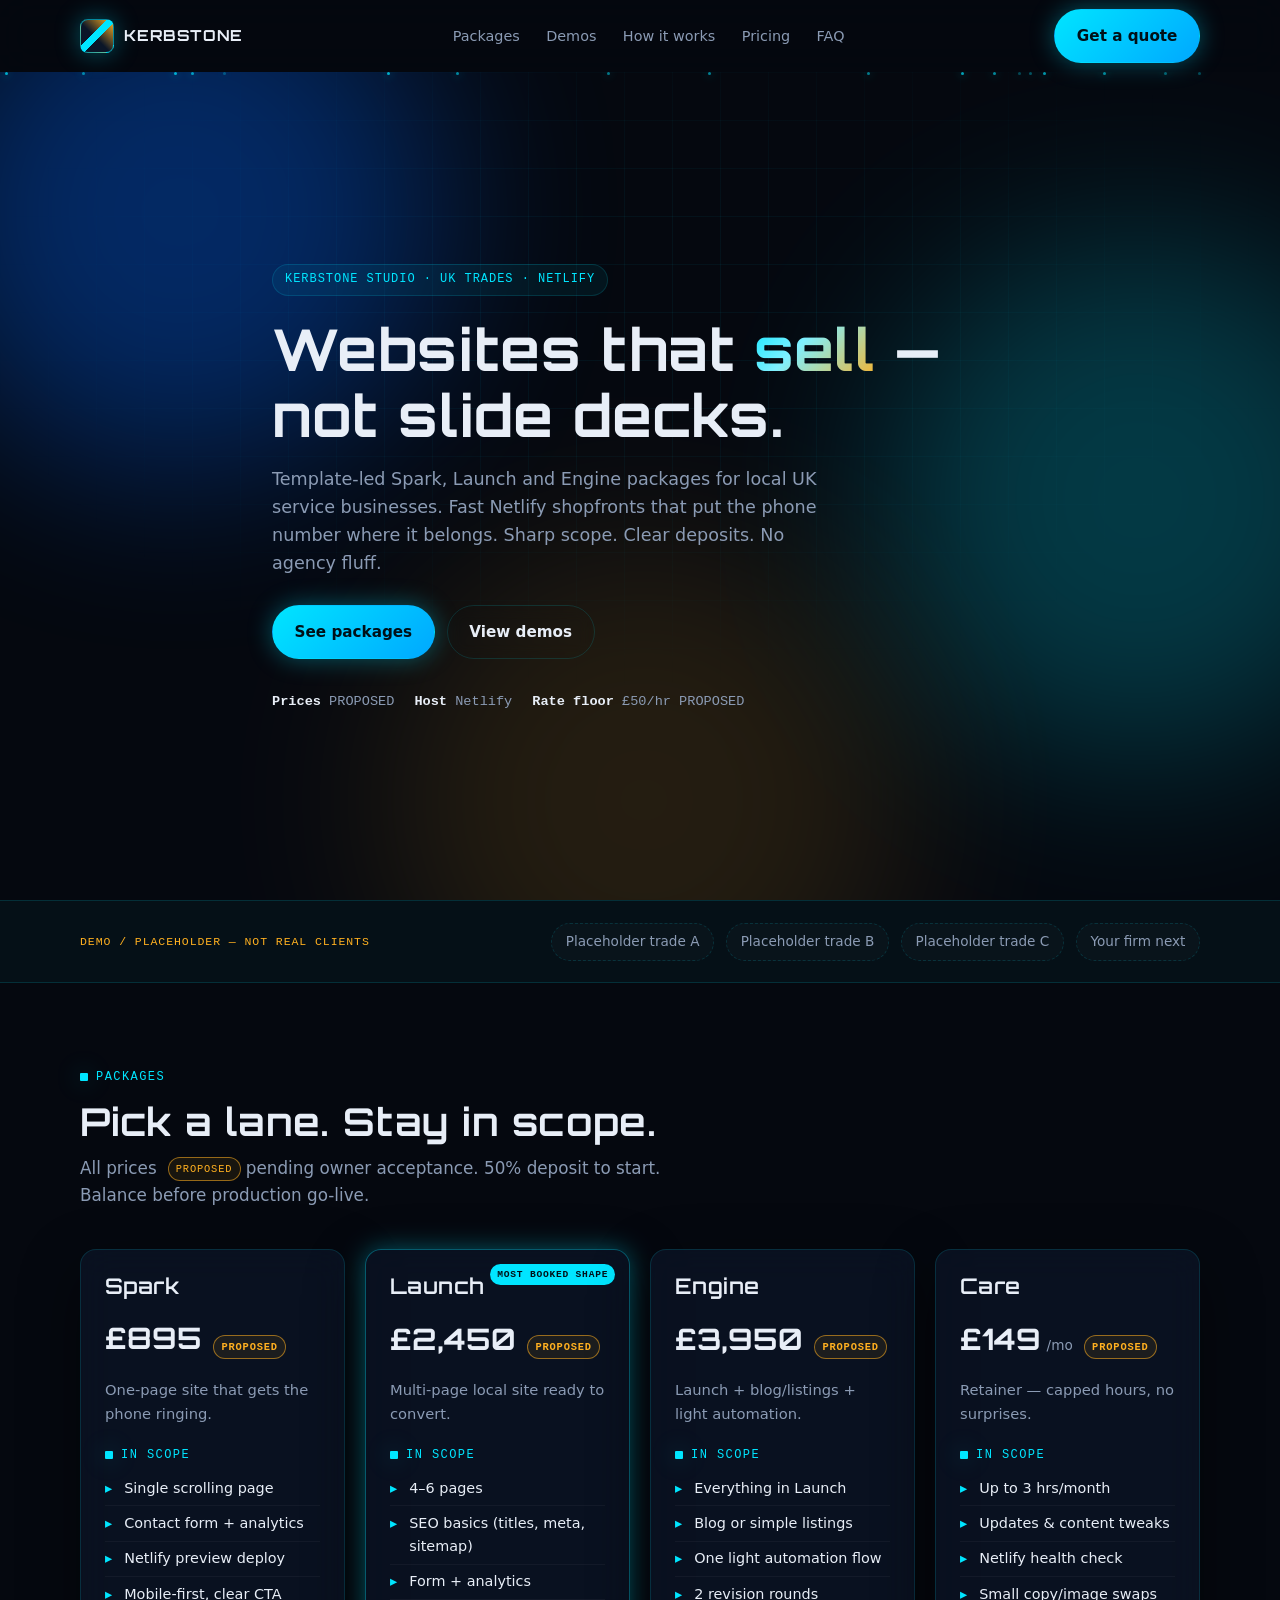
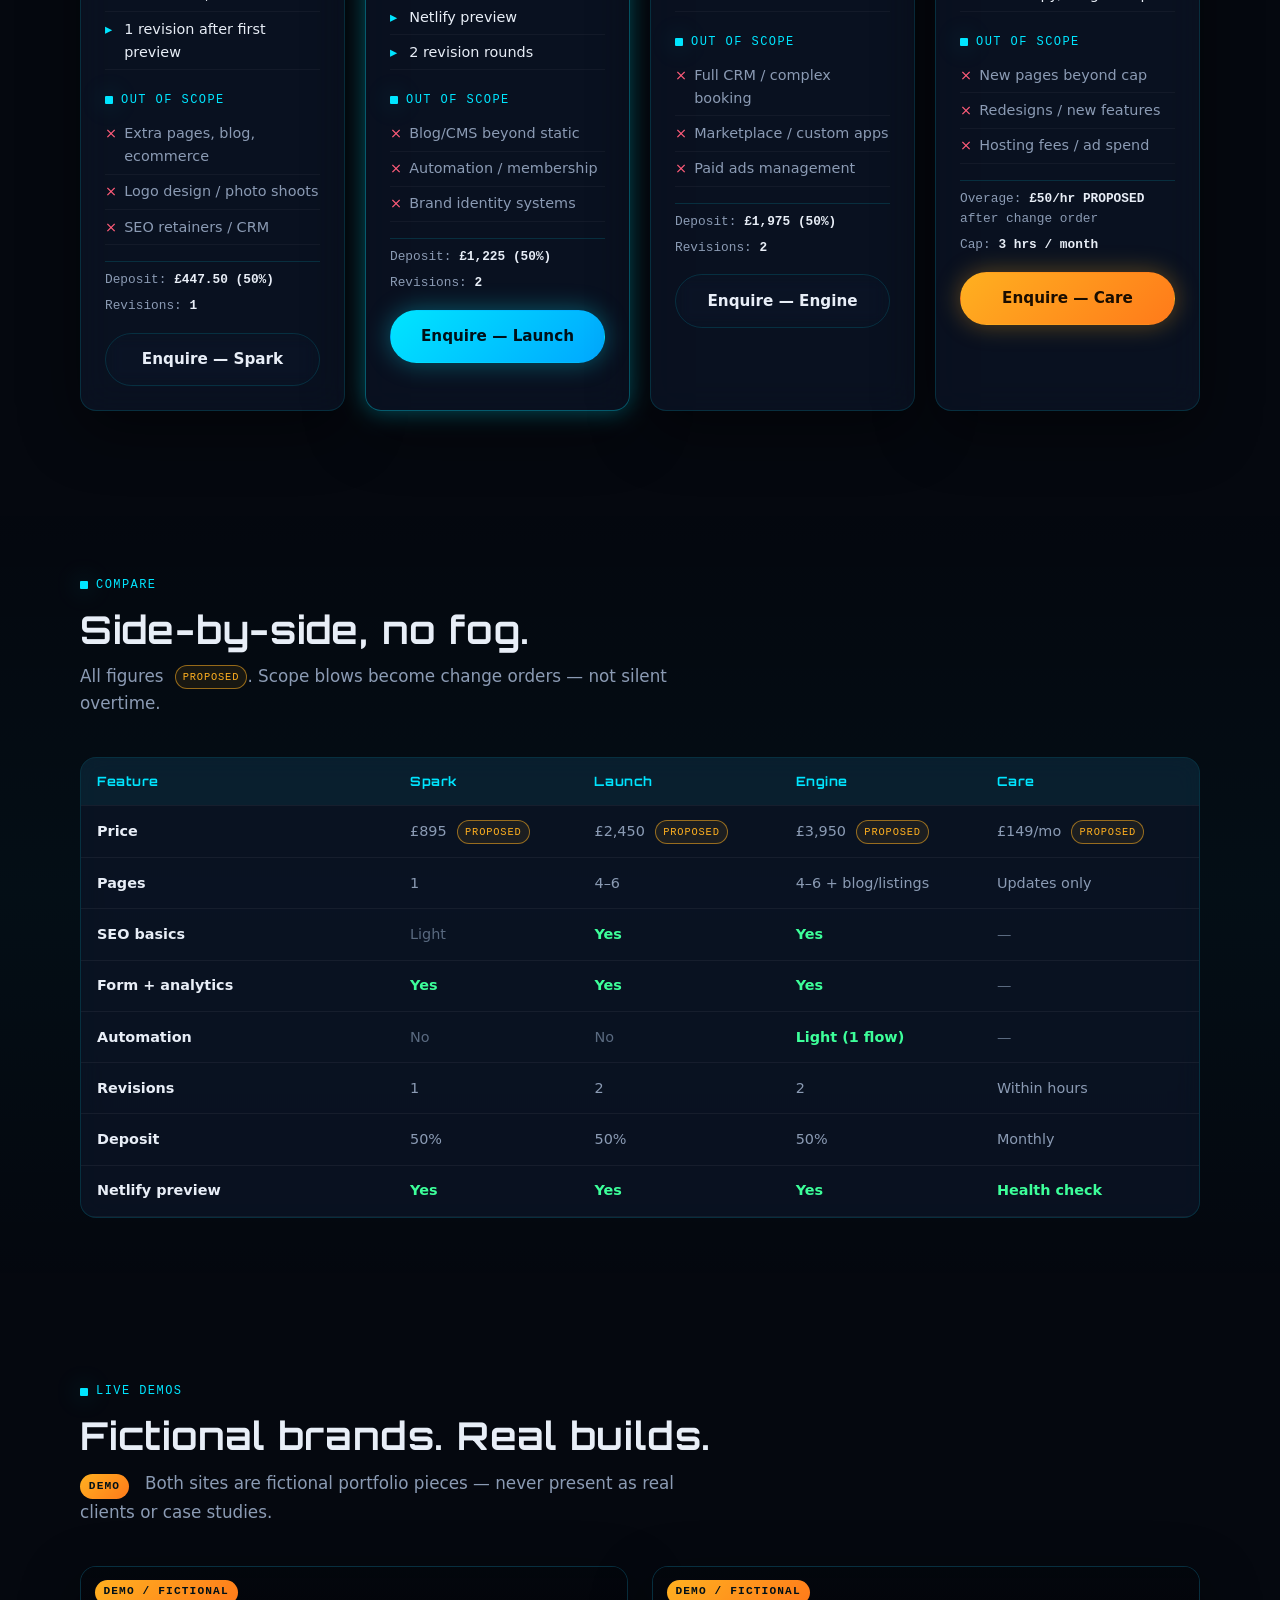
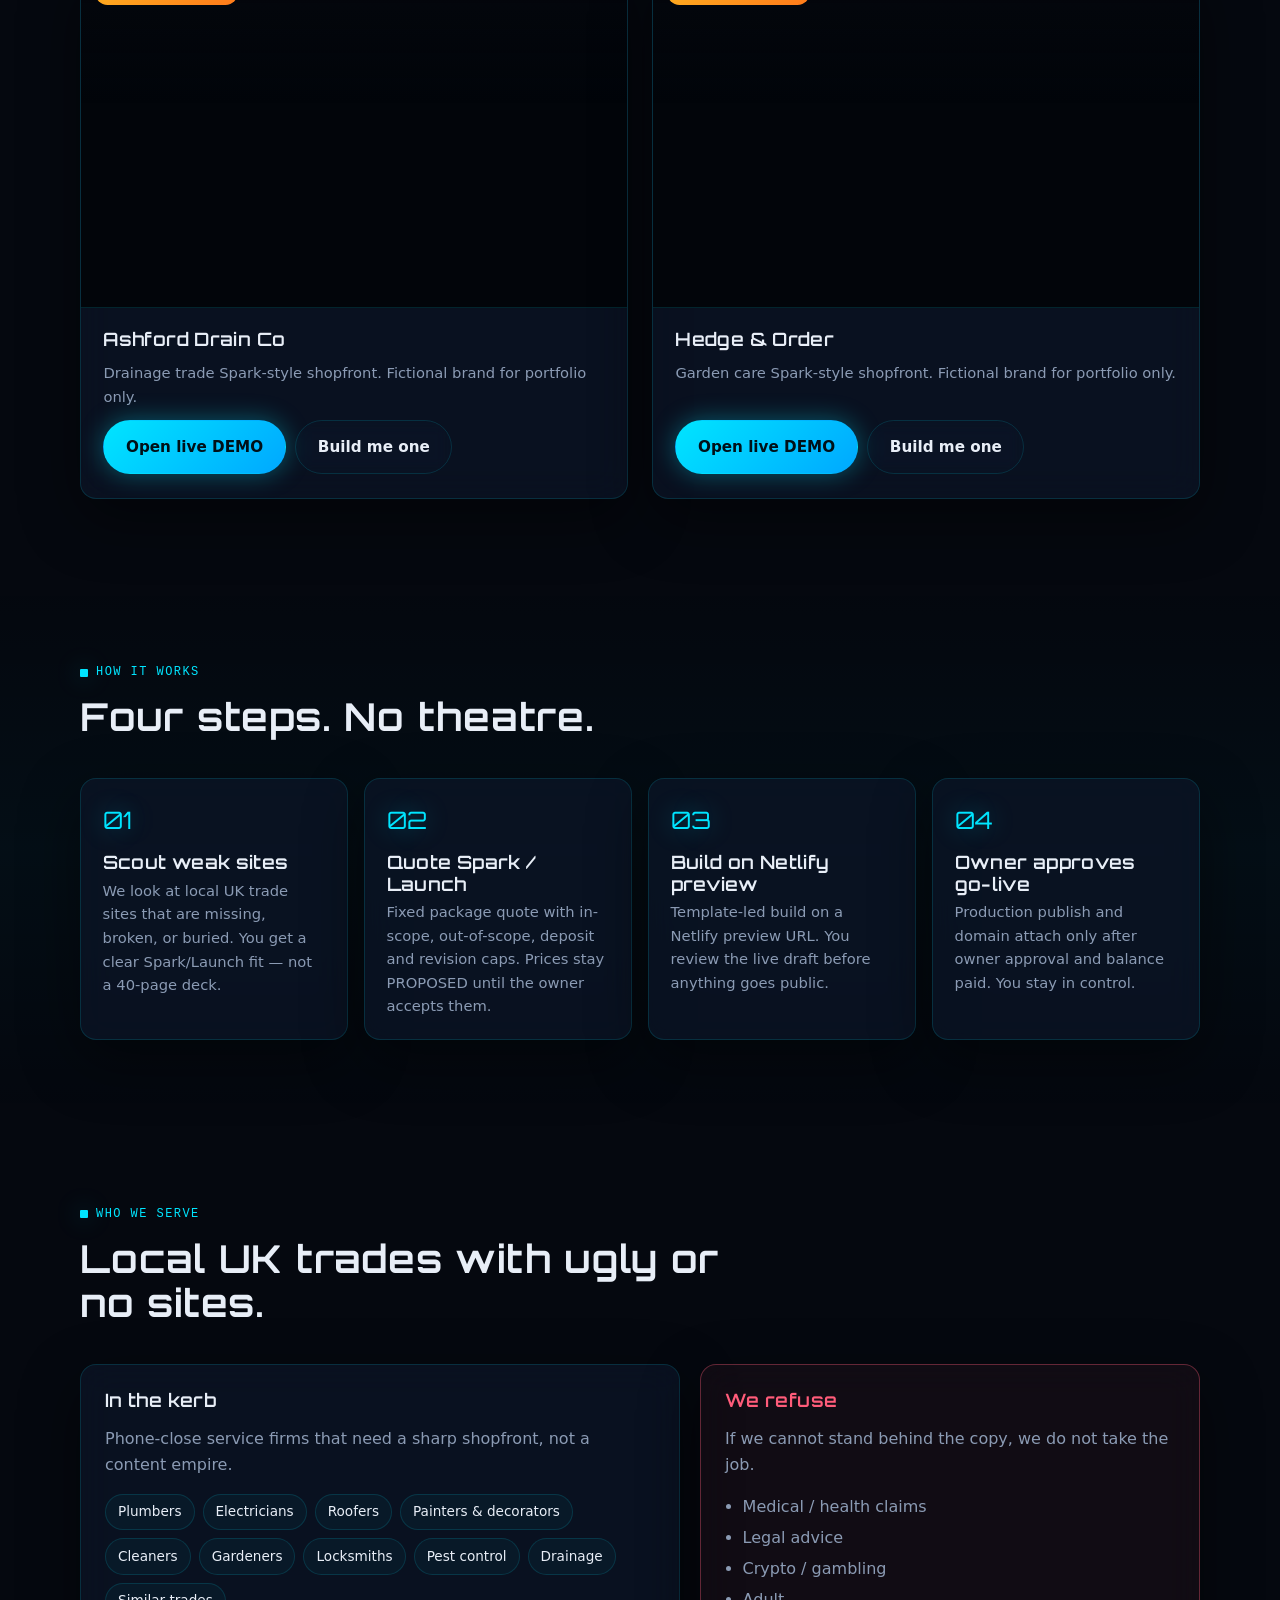
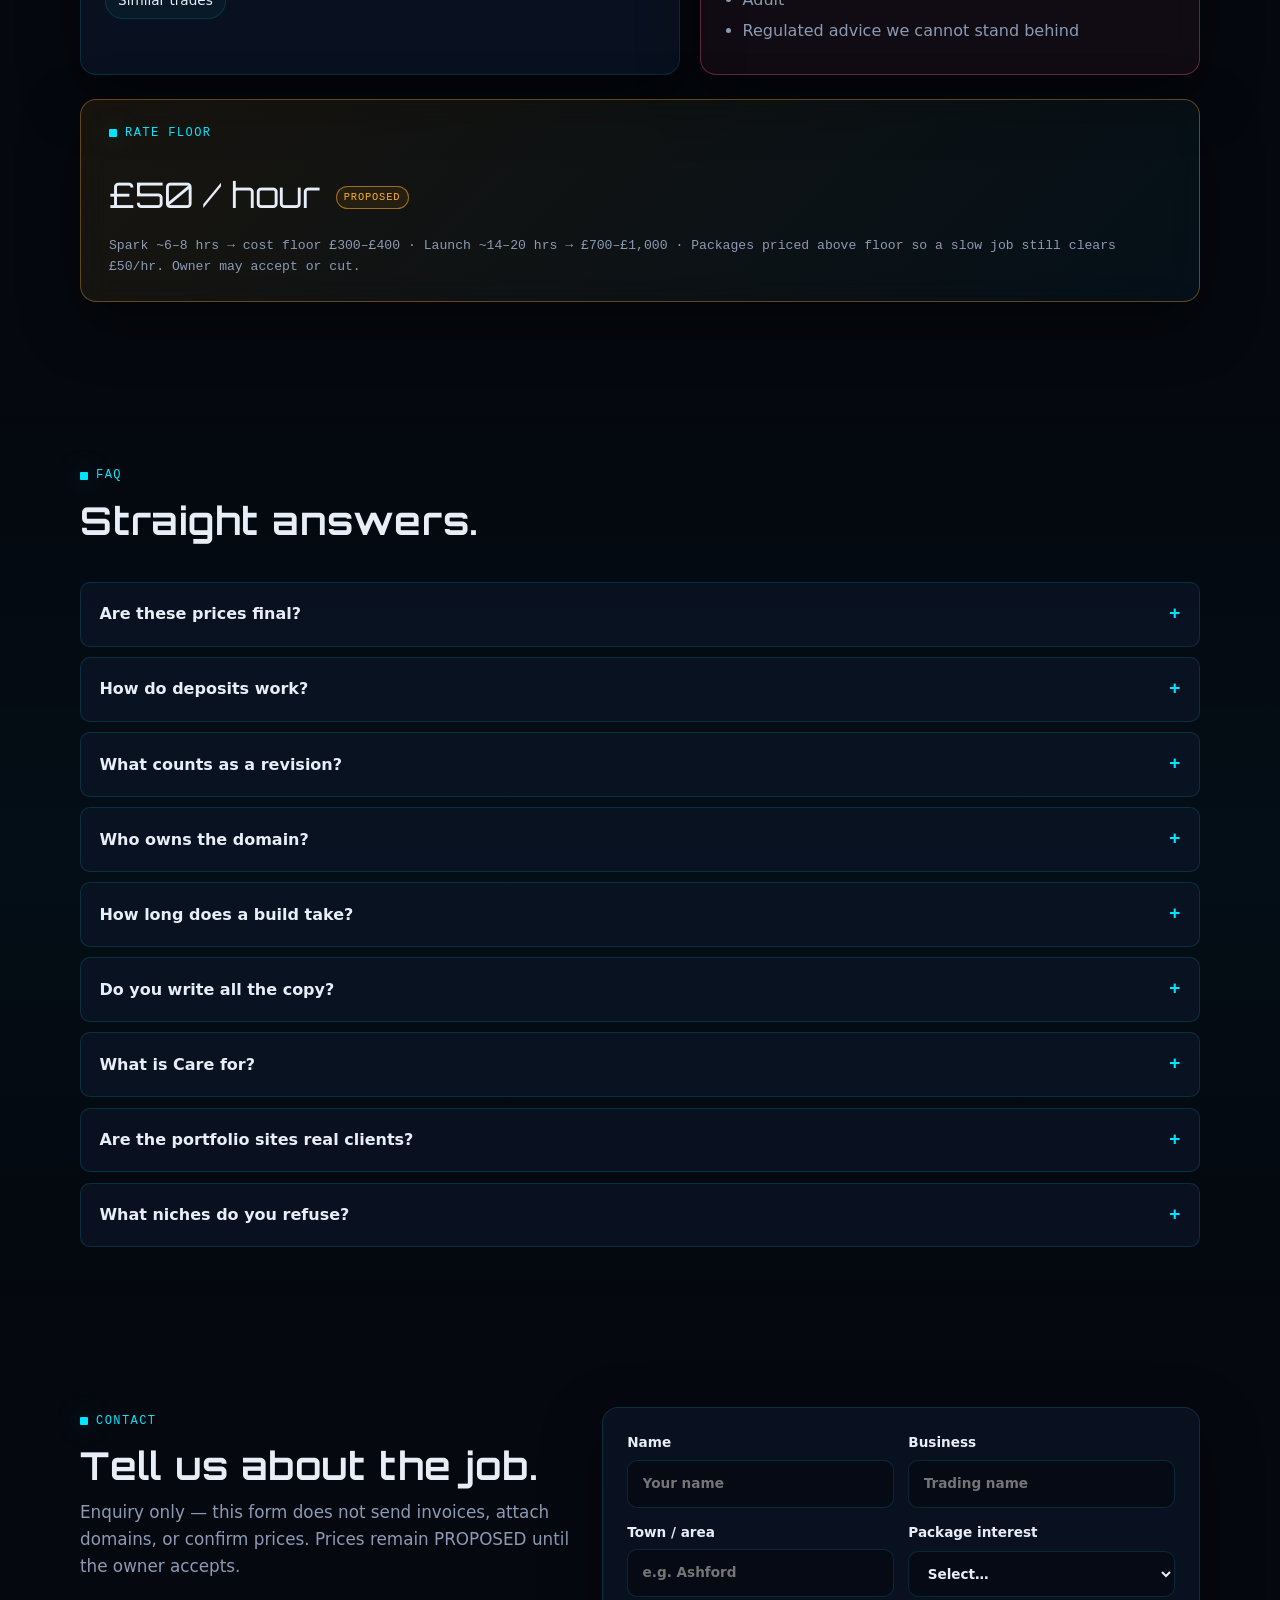
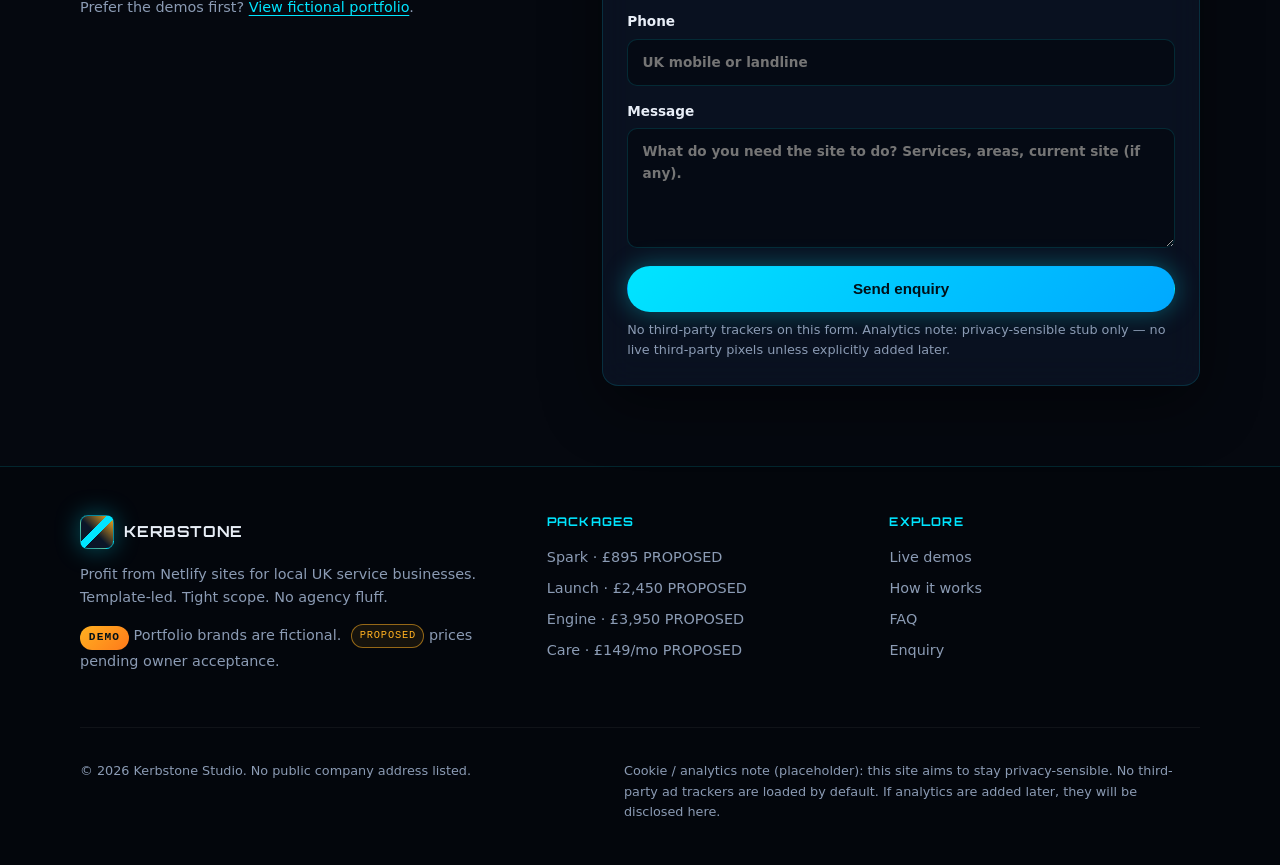
==== index.html @ 71711969 "Initial Kerbstone Studio flagship marketing site Static Netlify site with Spark/Launch/Engine/Care p" ====
<!DOCTYPE html>
<html lang="en-GB">
<head>
  <meta charset="utf-8">
  <meta name="viewport" content="width=device-width, initial-scale=1">
  <title>Kerbstone Studio — Websites that sell for UK trades</title>
  <meta name="description" content="Template-led Spark, Launch and Engine packages for local UK service businesses. Netlify shopfronts that get the phone ringing. Prices PROPOSED pending owner acceptance.">
  <meta name="robots" content="index,follow">
  <link rel="canonical" href="https://kerbstone-studio-flagship.netlify.app/">
  <meta property="og:type" content="website">
  <meta property="og:title" content="Kerbstone Studio — Websites that sell for UK trades">
  <meta property="og:description" content="Sharp, fast Netlify sites for plumbers, electricians, roofers and local trades. Spark · Launch · Engine · Care. Prices PROPOSED.">
  <meta property="og:url" content="https://kerbstone-studio-flagship.netlify.app/">
  <meta property="og:site_name" content="Kerbstone Studio">
  <meta property="og:locale" content="en_GB">
  <meta name="twitter:card" content="summary_large_image">
  <meta name="twitter:title" content="Kerbstone Studio — Websites that sell">
  <meta name="twitter:description" content="Template-led packages for UK trades. No agency fluff. Prices PROPOSED.">
  <meta name="theme-color" content="#05080f">
  <link rel="preconnect" href="https://fonts.googleapis.com">
  <link rel="preconnect" href="https://fonts.gstatic.com" crossorigin>
  <link href="https://fonts.googleapis.com/css2?family=Orbitron:wght@500;650;700&display=swap" rel="stylesheet">
  <link rel="stylesheet" href="/assets/css/main.css">
  <link rel="icon" href="data:image/svg+xml,%3Csvg xmlns='http://www.w3.org/2000/svg' viewBox='0 0 32 32'%3E%3Crect width='32' height='32' rx='6' fill='%230b1628'/%3E%3Cpath d='M6 22 L16 8 L26 22' stroke='%2300e5ff' stroke-width='2.5' fill='none'/%3E%3Cpath d='M10 22 L22 10' stroke='%23ffb020' stroke-width='2' fill='none'/%3E%3C/svg%3E">
</head>
<body>
  <a class="skip-link" href="#main">Skip to content</a>

  <header class="site-header" id="top">
    <div class="container nav-inner">
      <a class="logo" href="#top" aria-label="Kerbstone Studio home">
        <span class="logo-mark" aria-hidden="true"></span>
        <span>KERBSTONE</span>
      </a>
      <nav aria-label="Primary">
        <ul class="nav-links">
          <li><a href="#packages">Packages</a></li>
          <li><a href="#demos">Demos</a></li>
          <li><a href="#how">How it works</a></li>
          <li><a href="#pricing">Pricing</a></li>
          <li><a href="#faq">FAQ</a></li>
        </ul>
      </nav>
      <a class="btn btn-primary nav-cta" href="#contact">Get a quote</a>
      <button class="nav-toggle" type="button" aria-expanded="false" aria-controls="mobile-nav" aria-label="Open menu">
        Menu
      </button>
    </div>
    <div class="mobile-nav" id="mobile-nav">
      <div class="container">
        <ul>
          <li><a href="#packages">Packages</a></li>
          <li><a href="#demos">Demos</a></li>
          <li><a href="#how">How it works</a></li>
          <li><a href="#pricing">Pricing</a></li>
          <li><a href="#faq">FAQ</a></li>
          <li><a href="#niche">Who we serve</a></li>
        </ul>
        <a class="btn btn-primary" href="#contact">Get a quote</a>
      </div>
    </div>
  </header>

  <main id="main">
    <section class="hero" aria-labelledby="hero-title">
      <div class="hero-grid" aria-hidden="true"></div>
      <div class="hero-glow a" aria-hidden="true"></div>
      <div class="hero-glow b" aria-hidden="true"></div>
      <div class="hero-glow c" aria-hidden="true"></div>
      <div class="particles" aria-hidden="true"></div>
      <div class="container hero-content">
        <p class="hero-kicker">Kerbstone Studio · UK trades · Netlify</p>
        <h1 id="hero-title">Websites that <span class="accent">sell</span> — not slide decks.</h1>
        <p class="lead">Template-led Spark, Launch and Engine packages for local UK service businesses. Fast Netlify shopfronts that put the phone number where it belongs. Sharp scope. Clear deposits. No agency fluff.</p>
        <div class="btn-row">
          <a class="btn btn-primary" href="#packages">See packages</a>
          <a class="btn btn-ghost" href="#demos">View demos</a>
        </div>
        <div class="hero-meta">
          <span><strong>Prices</strong> PROPOSED</span>
          <span><strong>Host</strong> Netlify</span>
          <span><strong>Rate floor</strong> £50/hr PROPOSED</span>
        </div>
      </div>
    </section>

    <aside class="proof" aria-label="Social proof placeholders">
      <div class="container proof-inner">
        <p class="proof-note">DEMO / placeholder — not real clients</p>
        <div class="proof-logos" role="list">
          <span class="proof-chip" role="listitem">Placeholder trade A</span>
          <span class="proof-chip" role="listitem">Placeholder trade B</span>
          <span class="proof-chip" role="listitem">Placeholder trade C</span>
          <span class="proof-chip" role="listitem">Your firm next</span>
        </div>
      </div>
    </aside>

    <section class="section" id="packages" aria-labelledby="packages-title">
      <div class="container">
        <div class="section-head reveal">
          <p class="eyebrow">Packages</p>
          <h2 id="packages-title">Pick a lane. Stay in scope.</h2>
          <p class="lead">All prices <span class="proposed">PROPOSED</span> pending owner acceptance. 50% deposit to start. Balance before production go-live.</p>
        </div>
        <div class="pkg-grid">
          <article class="glass pkg-card reveal">
            <h3 class="pkg-name">Spark</h3>
            <p class="pkg-price">£895 <span class="proposed">PROPOSED</span></p>
            <p class="pkg-blurb">One-page site that gets the phone ringing.</p>
            <div>
              <p class="eyebrow" style="margin-bottom:0.4rem">In scope</p>
              <ul class="pkg-list">
                <li>Single scrolling page</li>
                <li>Contact form + analytics</li>
                <li>Netlify preview deploy</li>
                <li>Mobile-first, clear CTA</li>
                <li>1 revision after first preview</li>
              </ul>
            </div>
            <div>
              <p class="eyebrow" style="margin-bottom:0.4rem">Out of scope</p>
              <ul class="pkg-list out">
                <li>Extra pages, blog, ecommerce</li>
                <li>Logo design / photo shoots</li>
                <li>SEO retainers / CRM</li>
              </ul>
            </div>
            <div class="pkg-meta">
              <span>Deposit: <strong>£447.50 (50%)</strong></span>
              <span>Revisions: <strong>1</strong></span>
            </div>
            <a class="btn btn-ghost btn-block" href="#contact" data-pkg="Spark">Enquire — Spark</a>
          </article>

          <article class="glass pkg-card featured reveal">
            <h3 class="pkg-name">Launch</h3>
            <p class="pkg-price">£2,450 <span class="proposed">PROPOSED</span></p>
            <p class="pkg-blurb">Multi-page local site ready to convert.</p>
            <div>
              <p class="eyebrow" style="margin-bottom:0.4rem">In scope</p>
              <ul class="pkg-list">
                <li>4–6 pages</li>
                <li>SEO basics (titles, meta, sitemap)</li>
                <li>Form + analytics</li>
                <li>Netlify preview</li>
                <li>2 revision rounds</li>
              </ul>
            </div>
            <div>
              <p class="eyebrow" style="margin-bottom:0.4rem">Out of scope</p>
              <ul class="pkg-list out">
                <li>Blog/CMS beyond static</li>
                <li>Automation / membership</li>
                <li>Brand identity systems</li>
              </ul>
            </div>
            <div class="pkg-meta">
              <span>Deposit: <strong>£1,225 (50%)</strong></span>
              <span>Revisions: <strong>2</strong></span>
            </div>
            <a class="btn btn-primary btn-block" href="#contact" data-pkg="Launch">Enquire — Launch</a>
          </article>

          <article class="glass pkg-card reveal">
            <h3 class="pkg-name">Engine</h3>
            <p class="pkg-price">£3,950 <span class="proposed">PROPOSED</span></p>
            <p class="pkg-blurb">Launch + blog/listings + light automation.</p>
            <div>
              <p class="eyebrow" style="margin-bottom:0.4rem">In scope</p>
              <ul class="pkg-list">
                <li>Everything in Launch</li>
                <li>Blog or simple listings</li>
                <li>One light automation flow</li>
                <li>2 revision rounds</li>
              </ul>
            </div>
            <div>
              <p class="eyebrow" style="margin-bottom:0.4rem">Out of scope</p>
              <ul class="pkg-list out">
                <li>Full CRM / complex booking</li>
                <li>Marketplace / custom apps</li>
                <li>Paid ads management</li>
              </ul>
            </div>
            <div class="pkg-meta">
              <span>Deposit: <strong>£1,975 (50%)</strong></span>
              <span>Revisions: <strong>2</strong></span>
            </div>
            <a class="btn btn-ghost btn-block" href="#contact" data-pkg="Engine">Enquire — Engine</a>
          </article>

          <article class="glass pkg-card reveal">
            <h3 class="pkg-name">Care</h3>
            <p class="pkg-price">£149<small>/mo</small> <span class="proposed">PROPOSED</span></p>
            <p class="pkg-blurb">Retainer — capped hours, no surprises.</p>
            <div>
              <p class="eyebrow" style="margin-bottom:0.4rem">In scope</p>
              <ul class="pkg-list">
                <li>Up to 3 hrs/month</li>
                <li>Updates &amp; content tweaks</li>
                <li>Netlify health check</li>
                <li>Small copy/image swaps</li>
              </ul>
            </div>
            <div>
              <p class="eyebrow" style="margin-bottom:0.4rem">Out of scope</p>
              <ul class="pkg-list out">
                <li>New pages beyond cap</li>
                <li>Redesigns / new features</li>
                <li>Hosting fees / ad spend</li>
              </ul>
            </div>
            <div class="pkg-meta">
              <span>Overage: <strong>£50/hr PROPOSED</strong> after change order</span>
              <span>Cap: <strong>3 hrs / month</strong></span>
            </div>
            <a class="btn btn-amber btn-block" href="#contact" data-pkg="Care">Enquire — Care</a>
          </article>
        </div>
      </div>
    </section>

    <section class="section section-alt" id="pricing" aria-labelledby="compare-title">
      <div class="container">
        <div class="section-head reveal">
          <p class="eyebrow">Compare</p>
          <h2 id="compare-title">Side-by-side, no fog.</h2>
          <p class="lead">All figures <span class="proposed">PROPOSED</span>. Scope blows become change orders — not silent overtime.</p>
        </div>
        <div class="table-wrap reveal" role="region" aria-label="Package comparison" tabindex="0">
          <table class="compare">
            <thead>
              <tr>
                <th scope="col">Feature</th>
                <th scope="col">Spark</th>
                <th scope="col">Launch</th>
                <th scope="col">Engine</th>
                <th scope="col">Care</th>
              </tr>
            </thead>
            <tbody>
              <tr>
                <th scope="row">Price</th>
                <td>£895 <span class="proposed">PROPOSED</span></td>
                <td>£2,450 <span class="proposed">PROPOSED</span></td>
                <td>£3,950 <span class="proposed">PROPOSED</span></td>
                <td>£149/mo <span class="proposed">PROPOSED</span></td>
              </tr>
              <tr>
                <th scope="row">Pages</th>
                <td>1</td>
                <td>4–6</td>
                <td>4–6 + blog/listings</td>
                <td>Updates only</td>
              </tr>
              <tr>
                <th scope="row">SEO basics</th>
                <td class="no">Light</td>
                <td class="yes">Yes</td>
                <td class="yes">Yes</td>
                <td class="no">—</td>
              </tr>
              <tr>
                <th scope="row">Form + analytics</th>
                <td class="yes">Yes</td>
                <td class="yes">Yes</td>
                <td class="yes">Yes</td>
                <td class="no">—</td>
              </tr>
              <tr>
                <th scope="row">Automation</th>
                <td class="no">No</td>
                <td class="no">No</td>
                <td class="yes">Light (1 flow)</td>
                <td class="no">—</td>
              </tr>
              <tr>
                <th scope="row">Revisions</th>
                <td>1</td>
                <td>2</td>
                <td>2</td>
                <td>Within hours</td>
              </tr>
              <tr>
                <th scope="row">Deposit</th>
                <td>50%</td>
                <td>50%</td>
                <td>50%</td>
                <td>Monthly</td>
              </tr>
              <tr>
                <th scope="row">Netlify preview</th>
                <td class="yes">Yes</td>
                <td class="yes">Yes</td>
                <td class="yes">Yes</td>
                <td class="yes">Health check</td>
              </tr>
            </tbody>
          </table>
        </div>
      </div>
    </section>

    <section class="section" id="demos" aria-labelledby="demos-title">
      <div class="container">
        <div class="section-head reveal">
          <p class="eyebrow">Live demos</p>
          <h2 id="demos-title">Fictional brands. Real builds.</h2>
          <p class="lead"><span class="demo-badge">DEMO</span> &nbsp; Both sites are fictional portfolio pieces — never present as real clients or case studies.</p>
        </div>
        <div class="demo-grid">
          <article class="glass demo-card reveal">
            <div class="demo-frame-wrap">
              <iframe title="Ashford Drain Co demo preview" loading="lazy" src="https://kerbstone-demo-ashford-drain.netlify.app" tabindex="-1"></iframe>
              <div class="demo-overlay">
                <span class="demo-badge">DEMO / fictional</span>
              </div>
            </div>
            <div class="demo-body">
              <h3>Ashford Drain Co</h3>
              <p>Drainage trade Spark-style shopfront. Fictional brand for portfolio only.</p>
              <div class="demo-actions">
                <a class="btn btn-primary" href="https://kerbstone-demo-ashford-drain.netlify.app" target="_blank" rel="noopener noreferrer">Open live DEMO</a>
                <a class="btn btn-ghost" href="#contact" data-pkg="Spark">Build me one</a>
              </div>
            </div>
          </article>
          <article class="glass demo-card reveal">
            <div class="demo-frame-wrap">
              <iframe title="Hedge and Order demo preview" loading="lazy" src="https://kerbstone-demo-hedge-order.netlify.app" tabindex="-1"></iframe>
              <div class="demo-overlay">
                <span class="demo-badge">DEMO / fictional</span>
              </div>
            </div>
            <div class="demo-body">
              <h3>Hedge &amp; Order</h3>
              <p>Garden care Spark-style shopfront. Fictional brand for portfolio only.</p>
              <div class="demo-actions">
                <a class="btn btn-primary" href="https://kerbstone-demo-hedge-order.netlify.app" target="_blank" rel="noopener noreferrer">Open live DEMO</a>
                <a class="btn btn-ghost" href="#contact" data-pkg="Spark">Build me one</a>
              </div>
            </div>
          </article>
        </div>
      </div>
    </section>

    <section class="section section-alt" id="how" aria-labelledby="how-title">
      <div class="container">
        <div class="section-head reveal">
          <p class="eyebrow">How it works</p>
          <h2 id="how-title">Four steps. No theatre.</h2>
        </div>
        <div class="steps">
          <article class="glass step reveal">
            <h3>Scout weak sites</h3>
            <p>We look at local UK trade sites that are missing, broken, or buried. You get a clear Spark/Launch fit — not a 40-page deck.</p>
          </article>
          <article class="glass step reveal">
            <h3>Quote Spark / Launch</h3>
            <p>Fixed package quote with in-scope, out-of-scope, deposit and revision caps. Prices stay PROPOSED until the owner accepts them.</p>
          </article>
          <article class="glass step reveal">
            <h3>Build on Netlify preview</h3>
            <p>Template-led build on a Netlify preview URL. You review the live draft before anything goes public.</p>
          </article>
          <article class="glass step reveal">
            <h3>Owner approves go-live</h3>
            <p>Production publish and domain attach only after owner approval and balance paid. You stay in control.</p>
          </article>
        </div>
      </div>
    </section>

    <section class="section" id="niche" aria-labelledby="niche-title">
      <div class="container">
        <div class="section-head reveal">
          <p class="eyebrow">Who we serve</p>
          <h2 id="niche-title">Local UK trades with ugly or no sites.</h2>
        </div>
        <div class="niche-grid">
          <div class="glass reveal" style="padding:1.5rem">
            <div class="reveal">
              <h3>In the kerb</h3>
              <p class="muted">Phone-close service firms that need a sharp shopfront, not a content empire.</p>
              <div class="tag-cloud">
                <span class="tag">Plumbers</span>
                <span class="tag">Electricians</span>
                <span class="tag">Roofers</span>
                <span class="tag">Painters &amp; decorators</span>
                <span class="tag">Cleaners</span>
                <span class="tag">Gardeners</span>
                <span class="tag">Locksmiths</span>
                <span class="tag">Pest control</span>
                <span class="tag">Drainage</span>
                <span class="tag">Similar trades</span>
              </div>
            </div>
          </div>
          <div class="glass refuse reveal" style="padding:1.5rem">
            <h3>We refuse</h3>
            <p class="muted">If we cannot stand behind the copy, we do not take the job.</p>
            <ul>
              <li>Medical / health claims</li>
              <li>Legal advice</li>
              <li>Crypto / gambling</li>
              <li>Adult</li>
              <li>Regulated advice we cannot stand behind</li>
            </ul>
          </div>
        </div>

        <div class="glass rate-callout reveal" style="margin-top:1.5rem" id="rate">
          <p class="eyebrow">Rate floor</p>
          <p class="big">£50 / hour <span class="proposed">PROPOSED</span></p>
          <p class="rate-math">Spark ~6–8 hrs → cost floor £300–£400 · Launch ~14–20 hrs → £700–£1,000 · Packages priced above floor so a slow job still clears £50/hr. Owner may accept or cut.</p>
        </div>
      </div>
    </section>

    <section class="section section-alt" id="faq" aria-labelledby="faq-title">
      <div class="container">
        <div class="section-head reveal">
          <p class="eyebrow">FAQ</p>
          <h2 id="faq-title">Straight answers.</h2>
        </div>
        <div class="faq-list">
          <details class="faq-item reveal">
            <summary>Are these prices final?</summary>
            <div class="faq-body">No. Every price on this site is marked <strong>PROPOSED</strong> pending owner acceptance. Nothing is live until the owner confirms.</div>
          </details>
          <details class="faq-item reveal">
            <summary>How do deposits work?</summary>
            <div class="faq-body">Build packages (Spark / Launch / Engine) need a <strong>50% deposit</strong> to start. Balance is due before production go-live or domain attach. Care is billed monthly.</div>
          </details>
          <details class="faq-item reveal">
            <summary>What counts as a revision?</summary>
            <div class="faq-body">A revision round is a bundled set of feedback after you see the Netlify preview — not unlimited back-and-forth. Spark includes 1; Launch and Engine include 2. Extra rounds are change-ordered.</div>
          </details>
          <details class="faq-item reveal">
            <summary>Who owns the domain?</summary>
            <div class="faq-body">You do. We deploy to a Netlify preview first. Custom domains are only attached after owner approval — we do not configure domains from this enquiry form alone.</div>
          </details>
          <details class="faq-item reveal">
            <summary>How long does a build take?</summary>
            <div class="faq-body">Timelines start <strong>after deposit + usable content</strong> (copy, photos, service list, areas covered). We do not promise calendar dates until those are in. Typical Spark budget is 6–8 hrs; Launch 14–20 hrs against the rate floor.</div>
          </details>
          <details class="faq-item reveal">
            <summary>Do you write all the copy?</summary>
            <div class="faq-body">We do a tight rewrite of owner-supplied notes. Full copywriting from scratch, brand systems and photo shoots are out of scope unless quoted separately.</div>
          </details>
          <details class="faq-item reveal">
            <summary>What is Care for?</summary>
            <div class="faq-body">Care is a retainer: up to <strong>3 hours/month</strong> for updates, content tweaks and Netlify health checks on sites we built. Overage only after an approved change order at the £50/hr floor (PROPOSED).</div>
          </details>
          <details class="faq-item reveal">
            <summary>Are the portfolio sites real clients?</summary>
            <div class="faq-body"><strong>No.</strong> Ashford Drain Co and Hedge &amp; Order are labelled <strong>DEMO / fictional</strong>. They exist to show build quality — never as testimonials or case studies.</div>
          </details>
          <details class="faq-item reveal">
            <summary>What niches do you refuse?</summary>
            <div class="faq-body">Medical/health claims, legal advice, crypto/gambling, adult, and anything needing regulated professional advice we cannot stand behind.</div>
          </details>
        </div>
      </div>
    </section>

    <section class="section" id="contact" aria-labelledby="contact-title">
      <div class="container">
        <div class="contact-grid">
          <div class="reveal">
            <p class="eyebrow">Contact</p>
            <h2 id="contact-title">Tell us about the job.</h2>
            <p class="lead">Enquiry only — this form does not send invoices, attach domains, or confirm prices. Prices remain PROPOSED until the owner accepts.</p>
            <p class="muted" style="margin-top:1rem;font-size:0.9rem">Prefer the demos first? <a href="#demos">View fictional portfolio</a>.</p>
          </div>
          <div class="glass form-card reveal">
            <form name="enquiry" method="POST" action="/thanks.html" netlify netlify-honeypot="bot-field" data-netlify="true">
              <input type="hidden" name="form-name" value="enquiry">
              <p class="hp" aria-hidden="true">
                <label>Don’t fill this out: <input name="bot-field" tabindex="-1" autocomplete="off"></label>
              </p>
              <div class="form-grid two">
                <label>Name
                  <input type="text" name="name" required autocomplete="name" placeholder="Your name">
                </label>
                <label>Business
                  <input type="text" name="business" required autocomplete="organization" placeholder="Trading name">
                </label>
              </div>
              <div class="form-grid two" style="margin-top:0.9rem">
                <label>Town / area
                  <input type="text" name="town" required autocomplete="address-level2" placeholder="e.g. Ashford">
                </label>
                <label>Package interest
                  <select name="package" required>
                    <option value="">Select…</option>
                    <option>Spark</option>
                    <option>Launch</option>
                    <option>Engine</option>
                    <option>Care</option>
                    <option>Not sure yet</option>
                  </select>
                </label>
              </div>
              <div class="form-grid" style="margin-top:0.9rem">
                <label>Phone
                  <input type="tel" name="phone" required autocomplete="tel" placeholder="UK mobile or landline">
                </label>
                <label>Message
                  <textarea name="message" required placeholder="What do you need the site to do? Services, areas, current site (if any)."></textarea>
                </label>
              </div>
              <div style="margin-top:1.1rem">
                <button class="btn btn-primary btn-block" type="submit">Send enquiry</button>
              </div>
              <p class="form-note">No third-party trackers on this form. Analytics note: privacy-sensible stub only — no live third-party pixels unless explicitly added later.</p>
            </form>
          </div>
        </div>
      </div>
    </section>
  </main>

  <footer class="site-footer">
    <div class="container">
      <div class="footer-grid">
        <div class="footer-brand">
          <a class="logo" href="#top">
            <span class="logo-mark" aria-hidden="true"></span>
            <span>KERBSTONE</span>
          </a>
          <p>Profit from Netlify sites for local UK service businesses. Template-led. Tight scope. No agency fluff.</p>
          <p><span class="demo-badge">DEMO</span> Portfolio brands are fictional. <span class="proposed">PROPOSED</span> prices pending owner acceptance.</p>
        </div>
        <div class="footer-col">
          <h4>Packages</h4>
          <ul>
            <li><a href="#packages">Spark · £895 PROPOSED</a></li>
            <li><a href="#packages">Launch · £2,450 PROPOSED</a></li>
            <li><a href="#packages">Engine · £3,950 PROPOSED</a></li>
            <li><a href="#packages">Care · £149/mo PROPOSED</a></li>
          </ul>
        </div>
        <div class="footer-col">
          <h4>Explore</h4>
          <ul>
            <li><a href="#demos">Live demos</a></li>
            <li><a href="#how">How it works</a></li>
            <li><a href="#faq">FAQ</a></li>
            <li><a href="#contact">Enquiry</a></li>
          </ul>
        </div>
      </div>
      <div class="footer-bottom">
        <p>© <span id="year"></span> Kerbstone Studio. No public company address listed.</p>
        <p class="cookie-note" id="privacy">Cookie / analytics note (placeholder): this site aims to stay privacy-sensible. No third-party ad trackers are loaded by default. If analytics are added later, they will be disclosed here.</p>
      </div>
    </div>
  </footer>

  <script src="/assets/js/main.js" defer></script>
  <script>
    document.querySelectorAll('[data-pkg]').forEach(function (el) {
      el.addEventListener('click', function () {
        var sel = document.querySelector('select[name="package"]');
        if (sel) sel.value = el.getAttribute('data-pkg');
      });
    });
  </script>
</body>
</html>
---- assets/css/main.css ----
/* Kerbstone Studio — flagship styles */
:root {
  --bg: #05080f;
  --bg-elev: #0a1220;
  --bg-card: rgba(12, 22, 40, 0.72);
  --navy: #0b1628;
  --line: rgba(0, 229, 255, 0.14);
  --cyan: #00e5ff;
  --cyan-dim: rgba(0, 229, 255, 0.55);
  --amber: #ffb020;
  --amber-dim: rgba(255, 176, 32, 0.55);
  --text: #e8eef7;
  --muted: #8b9bb4;
  --danger: #ff5c7a;
  --ok: #3dff9a;
  --radius: 16px;
  --radius-sm: 10px;
  --shadow: 0 20px 60px rgba(0, 0, 0, 0.45);
  --glow-cyan: 0 0 24px rgba(0, 229, 255, 0.35);
  --glow-amber: 0 0 24px rgba(255, 176, 32, 0.35);
  --font: system-ui, -apple-system, "Segoe UI", Roboto, Ubuntu, Cantarell, "Noto Sans", sans-serif;
  --display: "Orbitron", var(--font);
  --mono: ui-monospace, "SF Mono", Menlo, Consolas, monospace;
  --nav-h: 72px;
  --max: 1120px;
  --ease: cubic-bezier(0.22, 1, 0.36, 1);
}

*, *::before, *::after { box-sizing: border-box; }
html { scroll-behavior: smooth; }
@media (prefers-reduced-motion: reduce) {
  html { scroll-behavior: auto; }
  *, *::before, *::after {
    animation-duration: 0.01ms !important;
    animation-iteration-count: 1 !important;
    transition-duration: 0.01ms !important;
  }
  .reveal { opacity: 1 !important; transform: none !important; }
  .hero-grid, .particle { display: none !important; }
}

body {
  margin: 0;
  font-family: var(--font);
  background: var(--bg);
  color: var(--text);
  line-height: 1.6;
  min-height: 100vh;
  overflow-x: hidden;
}

img { max-width: 100%; display: block; }
a { color: var(--cyan); text-decoration-thickness: 1px; text-underline-offset: 3px; }
a:hover { color: #7ff0ff; }
:focus-visible {
  outline: 2px solid var(--cyan);
  outline-offset: 3px;
  border-radius: 4px;
}

.skip-link {
  position: absolute;
  left: 1rem;
  top: -100px;
  background: var(--cyan);
  color: #001018;
  padding: 0.75rem 1rem;
  font-weight: 700;
  z-index: 9999;
  border-radius: var(--radius-sm);
}
.skip-link:focus { top: 1rem; }

.container { width: min(100% - 2rem, var(--max)); margin-inline: auto; }
.section { padding: 5rem 0; position: relative; }
.section-head { margin-bottom: 2.5rem; max-width: 40rem; }
.eyebrow {
  display: inline-flex;
  align-items: center;
  gap: 0.5rem;
  font-family: var(--mono);
  font-size: 0.75rem;
  letter-spacing: 0.12em;
  text-transform: uppercase;
  color: var(--cyan);
  margin: 0 0 0.75rem;
}
.eyebrow::before {
  content: "";
  width: 8px; height: 8px;
  background: var(--cyan);
  box-shadow: var(--glow-cyan);
  border-radius: 1px;
}
h1, h2, h3, h4 {
  font-family: var(--display);
  line-height: 1.15;
  letter-spacing: 0.02em;
  margin: 0 0 0.75rem;
}
h1 { font-size: clamp(2.2rem, 5vw, 3.6rem); font-weight: 700; }
h2 { font-size: clamp(1.6rem, 3.5vw, 2.4rem); font-weight: 650; }
h3 { font-size: 1.15rem; font-weight: 600; }
.lead { color: var(--muted); font-size: 1.05rem; margin: 0; }
.muted { color: var(--muted); }
.proposed {
  display: inline-block;
  font-family: var(--mono);
  font-size: 0.65rem;
  letter-spacing: 0.08em;
  text-transform: uppercase;
  color: var(--amber);
  border: 1px solid var(--amber-dim);
  background: rgba(255, 176, 32, 0.08);
  padding: 0.15rem 0.45rem;
  border-radius: 999px;
  vertical-align: middle;
  margin-left: 0.35rem;
}
.demo-badge {
  display: inline-block;
  font-family: var(--mono);
  font-size: 0.7rem;
  letter-spacing: 0.1em;
  text-transform: uppercase;
  color: #001018;
  background: linear-gradient(135deg, var(--amber), #ff7a1a);
  padding: 0.2rem 0.55rem;
  border-radius: 999px;
  font-weight: 700;
}

/* Buttons */
.btn {
  display: inline-flex;
  align-items: center;
  justify-content: center;
  gap: 0.5rem;
  padding: 0.85rem 1.35rem;
  border-radius: 999px;
  border: 1px solid transparent;
  font-weight: 650;
  font-size: 0.95rem;
  cursor: pointer;
  text-decoration: none;
  transition: transform 0.2s var(--ease), box-shadow 0.25s var(--ease), background 0.2s, border-color 0.2s, color 0.2s;
}
.btn:hover { transform: translateY(-2px); }
.btn-primary {
  background: linear-gradient(135deg, var(--cyan), #00a8ff);
  color: #001018;
  box-shadow: var(--glow-cyan);
}
.btn-primary:hover { color: #001018; box-shadow: 0 0 36px rgba(0, 229, 255, 0.55); }
.btn-ghost {
  background: transparent;
  color: var(--text);
  border-color: var(--line);
  backdrop-filter: blur(8px);
}
.btn-ghost:hover {
  border-color: var(--cyan-dim);
  color: var(--cyan);
  box-shadow: var(--glow-cyan);
}
.btn-amber {
  background: linear-gradient(135deg, var(--amber), #ff7a1a);
  color: #1a0d00;
  box-shadow: var(--glow-amber);
}
.btn-amber:hover { color: #1a0d00; box-shadow: 0 0 36px rgba(255, 176, 32, 0.5); }
.btn-block { width: 100%; }
.btn-row { display: flex; flex-wrap: wrap; gap: 0.75rem; }

/* Glass card */
.glass {
  background: var(--bg-card);
  border: 1px solid var(--line);
  border-radius: var(--radius);
  backdrop-filter: blur(16px);
  box-shadow: var(--shadow);
}

/* Nav */
.site-header {
  position: sticky;
  top: 0;
  z-index: 100;
  height: var(--nav-h);
  border-bottom: 1px solid transparent;
  background: rgba(5, 8, 15, 0.55);
  backdrop-filter: blur(18px);
  transition: border-color 0.3s, background 0.3s;
}
.site-header.scrolled {
  border-bottom-color: var(--line);
  background: rgba(5, 8, 15, 0.9);
}
.nav-inner {
  height: var(--nav-h);
  display: flex;
  align-items: center;
  justify-content: space-between;
  gap: 1rem;
}
.logo {
  display: flex;
  align-items: center;
  gap: 0.65rem;
  text-decoration: none;
  color: var(--text);
  font-family: var(--display);
  font-weight: 700;
  letter-spacing: 0.04em;
  font-size: 0.95rem;
}
.logo-mark {
  width: 34px; height: 34px;
  border-radius: 8px;
  background:
    linear-gradient(135deg, transparent 40%, var(--cyan) 40%, var(--cyan) 55%, transparent 55%),
    linear-gradient(225deg, var(--amber) 0%, transparent 55%),
    var(--navy);
  border: 1px solid var(--cyan-dim);
  box-shadow: var(--glow-cyan);
}
.nav-links {
  display: none;
  list-style: none;
  margin: 0;
  padding: 0;
  gap: 0.25rem;
}
.nav-links a {
  color: var(--muted);
  text-decoration: none;
  padding: 0.45rem 0.7rem;
  border-radius: 8px;
  font-size: 0.9rem;
  font-weight: 500;
}
.nav-links a:hover { color: var(--text); background: rgba(0, 229, 255, 0.06); }
.nav-cta { display: none; }
.nav-toggle {
  display: inline-flex;
  background: transparent;
  border: 1px solid var(--line);
  color: var(--text);
  border-radius: 10px;
  padding: 0.55rem 0.7rem;
  cursor: pointer;
}
.nav-toggle[aria-expanded="true"] { border-color: var(--cyan-dim); }
@media (min-width: 900px) {
  .nav-links, .nav-cta { display: flex; align-items: center; }
  .nav-toggle { display: none; }
}
.mobile-nav {
  display: none;
  border-top: 1px solid var(--line);
  background: rgba(5, 8, 15, 0.97);
  padding: 1rem 0 1.25rem;
}
.mobile-nav.open { display: block; }
.mobile-nav ul { list-style: none; margin: 0; padding: 0; }
.mobile-nav a {
  display: block;
  padding: 0.75rem 0;
  color: var(--text);
  text-decoration: none;
  border-bottom: 1px solid rgba(255,255,255,0.04);
}
.mobile-nav .btn { margin-top: 1rem; width: 100%; }

/* Hero */
.hero {
  position: relative;
  padding: 4.5rem 0 5rem;
  overflow: hidden;
  min-height: calc(100vh - var(--nav-h));
  display: flex;
  align-items: center;
}
.hero-grid {
  position: absolute;
  inset: 0;
  background-image:
    linear-gradient(rgba(0, 229, 255, 0.05) 1px, transparent 1px),
    linear-gradient(90deg, rgba(0, 229, 255, 0.05) 1px, transparent 1px);
  background-size: 48px 48px;
  mask-image: radial-gradient(ellipse 70% 60% at 50% 30%, #000 20%, transparent 75%);
  animation: gridPulse 8s ease-in-out infinite;
  pointer-events: none;
}
@keyframes gridPulse {
  0%, 100% { opacity: 0.45; }
  50% { opacity: 0.8; }
}
.hero-glow {
  position: absolute;
  width: 520px; height: 520px;
  border-radius: 50%;
  filter: blur(90px);
  opacity: 0.35;
  pointer-events: none;
}
.hero-glow.a { top: -120px; left: -80px; background: #0066ff; }
.hero-glow.b { top: 20%; right: -120px; background: var(--cyan); opacity: 0.22; }
.hero-glow.c { bottom: -160px; left: 30%; background: var(--amber); opacity: 0.12; }
.particles {
  position: absolute; inset: 0; pointer-events: none; overflow: hidden;
}
.particle {
  position: absolute;
  width: 3px; height: 3px;
  background: var(--cyan);
  border-radius: 50%;
  opacity: 0.5;
  box-shadow: 0 0 8px var(--cyan);
  animation: floatUp linear infinite;
}
@keyframes floatUp {
  from { transform: translateY(100vh) scale(0.6); opacity: 0; }
  10% { opacity: 0.7; }
  to { transform: translateY(-20vh) scale(1); opacity: 0; }
}
.hero-content { position: relative; z-index: 1; max-width: 46rem; }
.hero-kicker {
  display: inline-flex;
  align-items: center;
  gap: 0.5rem;
  padding: 0.35rem 0.75rem;
  border-radius: 999px;
  border: 1px solid var(--line);
  background: rgba(0, 229, 255, 0.06);
  color: var(--cyan);
  font-family: var(--mono);
  font-size: 0.75rem;
  letter-spacing: 0.08em;
  text-transform: uppercase;
  margin-bottom: 1.25rem;
}
.hero h1 span.accent {
  background: linear-gradient(135deg, var(--cyan), #7ff0ff 40%, var(--amber));
  -webkit-background-clip: text;
  background-clip: text;
  color: transparent;
}
.hero .lead { margin: 1rem 0 1.75rem; max-width: 36rem; font-size: 1.1rem; }
.hero-meta {
  margin-top: 2rem;
  display: flex;
  flex-wrap: wrap;
  gap: 1.25rem;
  color: var(--muted);
  font-size: 0.85rem;
  font-family: var(--mono);
}
.hero-meta strong { color: var(--text); font-weight: 600; }

/* Social proof */
.proof {
  border-block: 1px solid var(--line);
  background: rgba(0, 229, 255, 0.03);
  padding: 1.25rem 0;
}
.proof-inner {
  display: flex;
  flex-wrap: wrap;
  align-items: center;
  justify-content: space-between;
  gap: 1rem;
}
.proof-note {
  font-family: var(--mono);
  font-size: 0.72rem;
  letter-spacing: 0.08em;
  text-transform: uppercase;
  color: var(--amber);
}
.proof-logos {
  display: flex;
  flex-wrap: wrap;
  gap: 0.75rem;
}
.proof-chip {
  padding: 0.45rem 0.85rem;
  border: 1px dashed var(--line);
  border-radius: 999px;
  color: var(--muted);
  font-size: 0.85rem;
  background: rgba(255,255,255,0.02);
}

/* Packages */
.pkg-grid {
  display: grid;
  gap: 1.25rem;
  grid-template-columns: 1fr;
}
@media (min-width: 700px) {
  .pkg-grid { grid-template-columns: 1fr 1fr; }
}
@media (min-width: 1100px) {
  .pkg-grid { grid-template-columns: repeat(4, 1fr); }
}
.pkg-card {
  padding: 1.5rem;
  display: flex;
  flex-direction: column;
  gap: 1rem;
  position: relative;
  overflow: hidden;
  transition: border-color 0.25s, transform 0.25s var(--ease);
}
.pkg-card:hover {
  border-color: var(--cyan-dim);
  transform: translateY(-4px);
}
.pkg-card.featured {
  border-color: rgba(0, 229, 255, 0.35);
  box-shadow: var(--glow-cyan), var(--shadow);
}
.pkg-card.featured::before {
  content: "MOST BOOKED SHAPE";
  position: absolute;
  top: 0.85rem; right: 0.85rem;
  font-family: var(--mono);
  font-size: 0.6rem;
  letter-spacing: 0.08em;
  color: #001018;
  background: var(--cyan);
  padding: 0.2rem 0.45rem;
  border-radius: 999px;
  font-weight: 700;
}
.pkg-name { margin: 0; font-size: 1.35rem; }
.pkg-price {
  font-family: var(--display);
  font-size: 1.85rem;
  font-weight: 700;
  margin: 0;
  display: flex;
  align-items: baseline;
  flex-wrap: wrap;
  gap: 0.35rem;
}
.pkg-price small { font-size: 0.85rem; color: var(--muted); font-family: var(--font); font-weight: 500; }
.pkg-blurb { margin: 0; color: var(--muted); font-size: 0.92rem; }
.pkg-list { margin: 0; padding: 0; list-style: none; flex: 1; }
.pkg-list li {
  position: relative;
  padding: 0.35rem 0 0.35rem 1.2rem;
  font-size: 0.9rem;
  color: var(--text);
  border-bottom: 1px solid rgba(255,255,255,0.04);
}
.pkg-list li::before {
  content: "▸";
  position: absolute;
  left: 0;
  color: var(--cyan);
}
.pkg-list.out li { color: var(--muted); }
.pkg-list.out li::before { content: "×"; color: var(--danger); }
.pkg-meta {
  display: grid;
  gap: 0.35rem;
  font-size: 0.8rem;
  font-family: var(--mono);
  color: var(--muted);
  padding-top: 0.5rem;
  border-top: 1px solid var(--line);
}
.pkg-meta strong { color: var(--text); }

/* Comparison */
.table-wrap {
  overflow-x: auto;
  border-radius: var(--radius);
  border: 1px solid var(--line);
  background: var(--bg-card);
  backdrop-filter: blur(12px);
}
.compare {
  width: 100%;
  border-collapse: collapse;
  min-width: 640px;
  font-size: 0.9rem;
}
.compare th, .compare td {
  padding: 0.85rem 1rem;
  text-align: left;
  border-bottom: 1px solid rgba(255,255,255,0.05);
}
.compare thead th {
  background: rgba(0, 229, 255, 0.06);
  font-family: var(--display);
  font-size: 0.8rem;
  letter-spacing: 0.04em;
  color: var(--cyan);
  position: sticky;
  top: 0;
}
.compare tbody th { font-weight: 600; color: var(--text); width: 28%; }
.compare td { color: var(--muted); }
.compare .yes { color: var(--ok); font-weight: 600; }
.compare .no { color: #5a6a80; }
.compare tr:hover td, .compare tr:hover th { background: rgba(0, 229, 255, 0.03); }

/* Demos */
.demo-grid {
  display: grid;
  gap: 1.5rem;
  grid-template-columns: 1fr;
}
@media (min-width: 800px) {
  .demo-grid { grid-template-columns: 1fr 1fr; }
}
.demo-card { overflow: hidden; display: flex; flex-direction: column; }
.demo-frame-wrap {
  position: relative;
  aspect-ratio: 16 / 10;
  background: #02050a;
  border-bottom: 1px solid var(--line);
}
.demo-frame-wrap iframe {
  width: 100%;
  height: 100%;
  border: 0;
  pointer-events: none;
  transform: scale(0.5);
  transform-origin: top left;
  width: 200%;
  height: 200%;
}
.demo-overlay {
  position: absolute;
  inset: 0;
  display: flex;
  align-items: flex-start;
  justify-content: space-between;
  padding: 0.85rem;
  background: linear-gradient(180deg, rgba(5,8,15,0.55), transparent 40%);
  pointer-events: none;
}
.demo-body { padding: 1.25rem 1.4rem 1.5rem; display: flex; flex-direction: column; gap: 0.75rem; flex: 1; }
.demo-body h3 { margin: 0; }
.demo-body p { margin: 0; color: var(--muted); font-size: 0.92rem; }
.demo-actions { display: flex; flex-wrap: wrap; gap: 0.6rem; margin-top: auto; }

/* How it works */
.steps {
  display: grid;
  gap: 1rem;
  counter-reset: step;
}
@media (min-width: 800px) {
  .steps { grid-template-columns: repeat(4, 1fr); }
}
.step {
  padding: 1.35rem;
  position: relative;
}
.step::before {
  counter-increment: step;
  content: "0" counter(step);
  font-family: var(--display);
  font-size: 1.5rem;
  color: var(--cyan);
  display: block;
  margin-bottom: 0.75rem;
  text-shadow: var(--glow-cyan);
}
.step h3 { margin-bottom: 0.4rem; }
.step p { margin: 0; color: var(--muted); font-size: 0.92rem; }

/* Niche */
.niche-grid {
  display: grid;
  gap: 1.25rem;
}
@media (min-width: 800px) {
  .niche-grid { grid-template-columns: 1.2fr 1fr; }
}
.tag-cloud {
  display: flex;
  flex-wrap: wrap;
  gap: 0.5rem;
  margin-top: 1rem;
}
.tag {
  padding: 0.4rem 0.75rem;
  border-radius: 999px;
  border: 1px solid var(--line);
  font-size: 0.85rem;
  color: var(--text);
  background: rgba(0, 229, 255, 0.04);
}
.refuse {
  border-color: rgba(255, 92, 122, 0.35);
  background: rgba(255, 92, 122, 0.05);
}
.refuse h3 { color: var(--danger); }
.refuse ul { margin: 0.75rem 0 0; padding-left: 1.1rem; color: var(--muted); }
.refuse li { margin: 0.35rem 0; }

/* Rate floor */
.rate-callout {
  padding: 1.5rem 1.75rem;
  display: grid;
  gap: 0.75rem;
  border-color: rgba(255, 176, 32, 0.35);
  background: linear-gradient(135deg, rgba(255, 176, 32, 0.08), rgba(0, 229, 255, 0.04));
}
.rate-callout .big {
  font-family: var(--display);
  font-size: clamp(1.6rem, 3vw, 2.2rem);
  margin: 0;
}
.rate-math {
  font-family: var(--mono);
  font-size: 0.82rem;
  color: var(--muted);
  margin: 0;
}

/* FAQ */
.faq-list { display: grid; gap: 0.65rem; }
.faq-item {
  border: 1px solid var(--line);
  border-radius: var(--radius-sm);
  background: var(--bg-card);
  overflow: hidden;
}
.faq-item summary {
  list-style: none;
  cursor: pointer;
  padding: 1rem 1.15rem;
  font-weight: 600;
  display: flex;
  justify-content: space-between;
  gap: 1rem;
  align-items: center;
}
.faq-item summary::-webkit-details-marker { display: none; }
.faq-item summary::after {
  content: "+";
  font-family: var(--mono);
  color: var(--cyan);
  font-size: 1.2rem;
}
.faq-item[open] summary::after { content: "−"; }
.faq-item .faq-body {
  padding: 0 1.15rem 1.15rem;
  color: var(--muted);
  font-size: 0.95rem;
}
.faq-item[open] { border-color: var(--cyan-dim); }

/* Contact */
.contact-grid {
  display: grid;
  gap: 1.5rem;
}
@media (min-width: 800px) {
  .contact-grid { grid-template-columns: 1fr 1.2fr; align-items: start; }
}
.form-card { padding: 1.5rem; }
.form-grid {
  display: grid;
  gap: 0.9rem;
}
@media (min-width: 600px) {
  .form-grid.two { grid-template-columns: 1fr 1fr; }
}
label {
  display: grid;
  gap: 0.35rem;
  font-size: 0.85rem;
  font-weight: 600;
  color: var(--text);
}
input, select, textarea {
  width: 100%;
  padding: 0.75rem 0.9rem;
  border-radius: 10px;
  border: 1px solid var(--line);
  background: rgba(0, 0, 0, 0.35);
  color: var(--text);
  font: inherit;
}
input:focus, select:focus, textarea:focus {
  outline: none;
  border-color: var(--cyan-dim);
  box-shadow: 0 0 0 3px rgba(0, 229, 255, 0.15);
}
textarea { min-height: 120px; resize: vertical; }
.hp { position: absolute; left: -9999px; opacity: 0; height: 0; width: 0; overflow: hidden; }
.form-note { font-size: 0.8rem; color: var(--muted); margin: 0.5rem 0 0; }

/* Footer */
.site-footer {
  border-top: 1px solid var(--line);
  padding: 3rem 0 2rem;
  background: #03060c;
}
.footer-grid {
  display: grid;
  gap: 2rem;
}
@media (min-width: 700px) {
  .footer-grid { grid-template-columns: 1.4fr 1fr 1fr; }
}
.footer-brand p { color: var(--muted); font-size: 0.9rem; }
.footer-col h4 {
  font-size: 0.75rem;
  letter-spacing: 0.1em;
  text-transform: uppercase;
  color: var(--cyan);
  margin-bottom: 0.85rem;
}
.footer-col ul { list-style: none; margin: 0; padding: 0; }
.footer-col a {
  color: var(--muted);
  text-decoration: none;
  display: inline-block;
  padding: 0.25rem 0;
  font-size: 0.9rem;
}
.footer-col a:hover { color: var(--text); }
.footer-bottom {
  margin-top: 2.5rem;
  padding-top: 1.25rem;
  border-top: 1px solid rgba(255,255,255,0.05);
  display: flex;
  flex-wrap: wrap;
  gap: 1rem;
  justify-content: space-between;
  color: var(--muted);
  font-size: 0.8rem;
}
.cookie-note {
  max-width: 36rem;
}

/* Reveal */
.reveal {
  opacity: 0;
  transform: translateY(18px);
  transition: opacity 0.7s var(--ease), transform 0.7s var(--ease);
}
.reveal.in {
  opacity: 1;
  transform: none;
}

/* Utility pages */
.util-page {
  min-height: 70vh;
  display: grid;
  place-items: center;
  text-align: center;
  padding: 4rem 1rem;
}
.util-page .glass { padding: 2.5rem; max-width: 32rem; }

/* Divider accent */
.section-alt { background: linear-gradient(180deg, transparent, rgba(0, 229, 255, 0.03), transparent); }
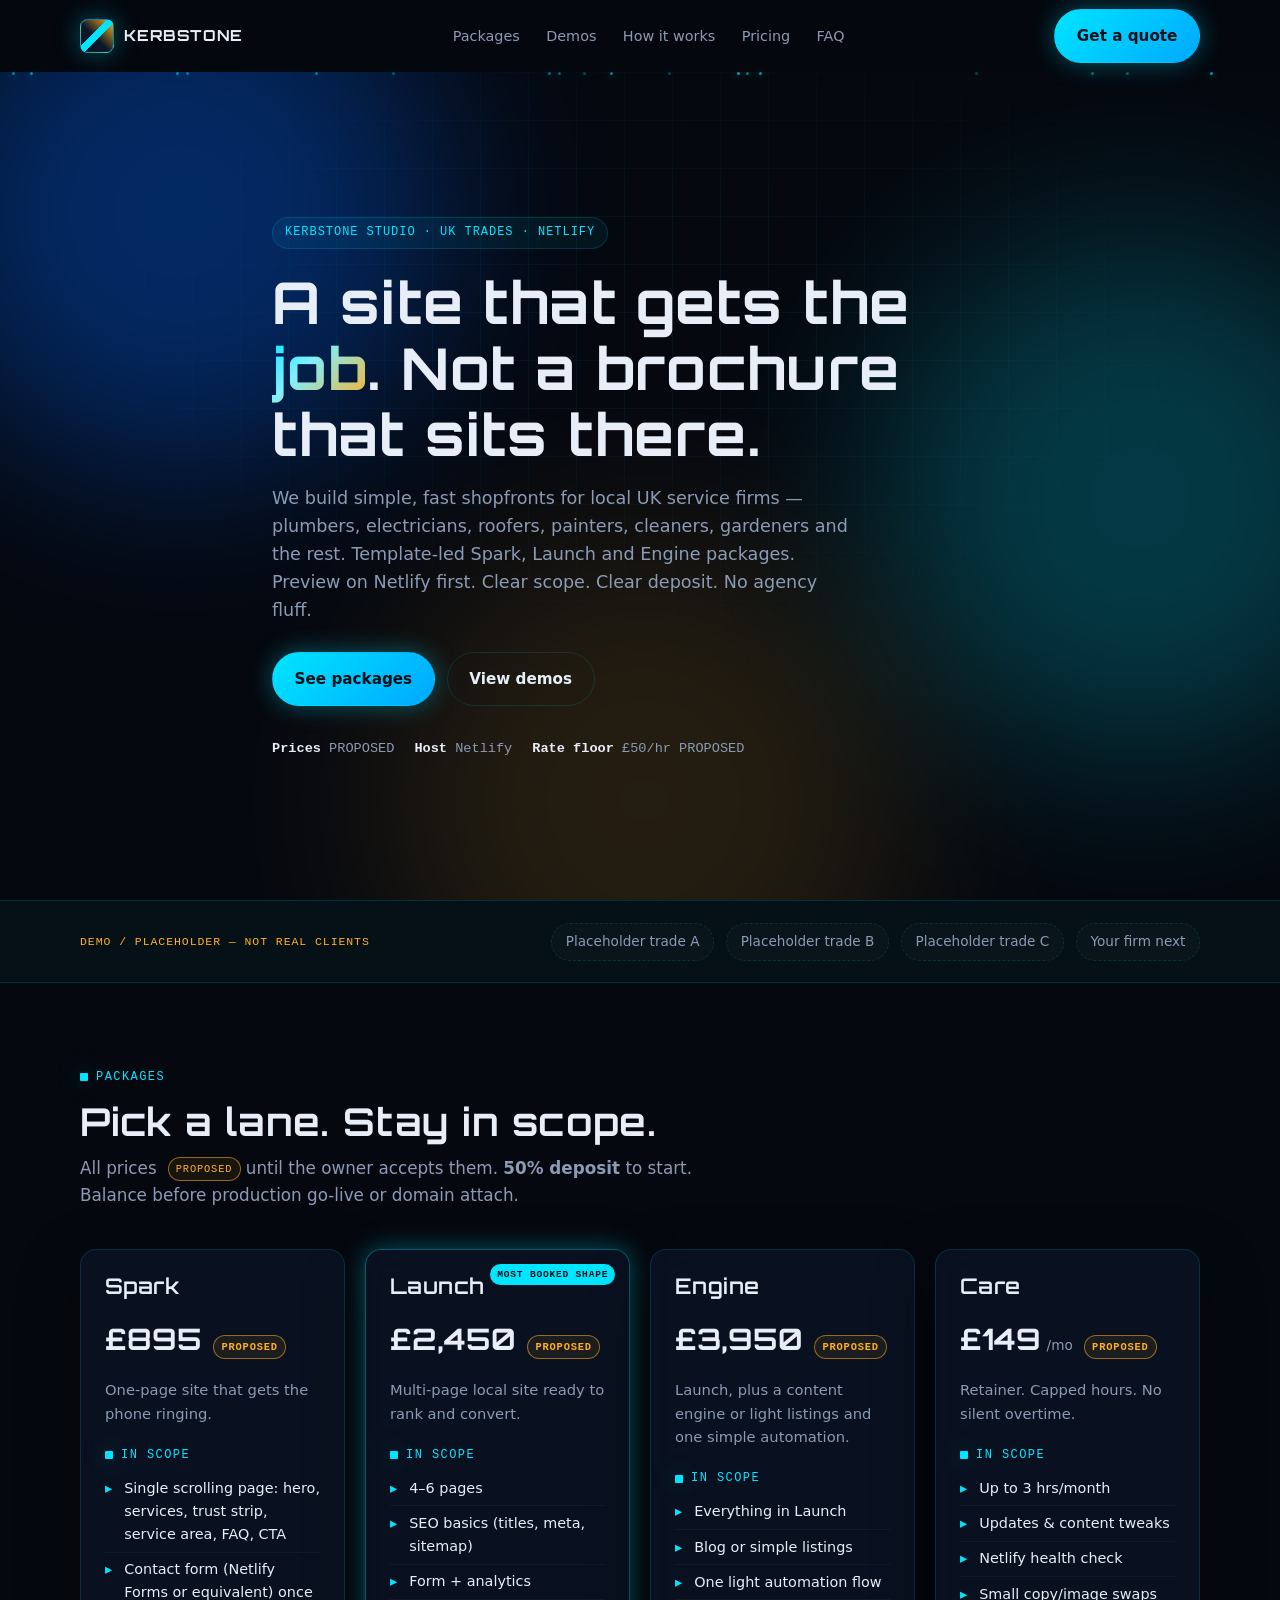
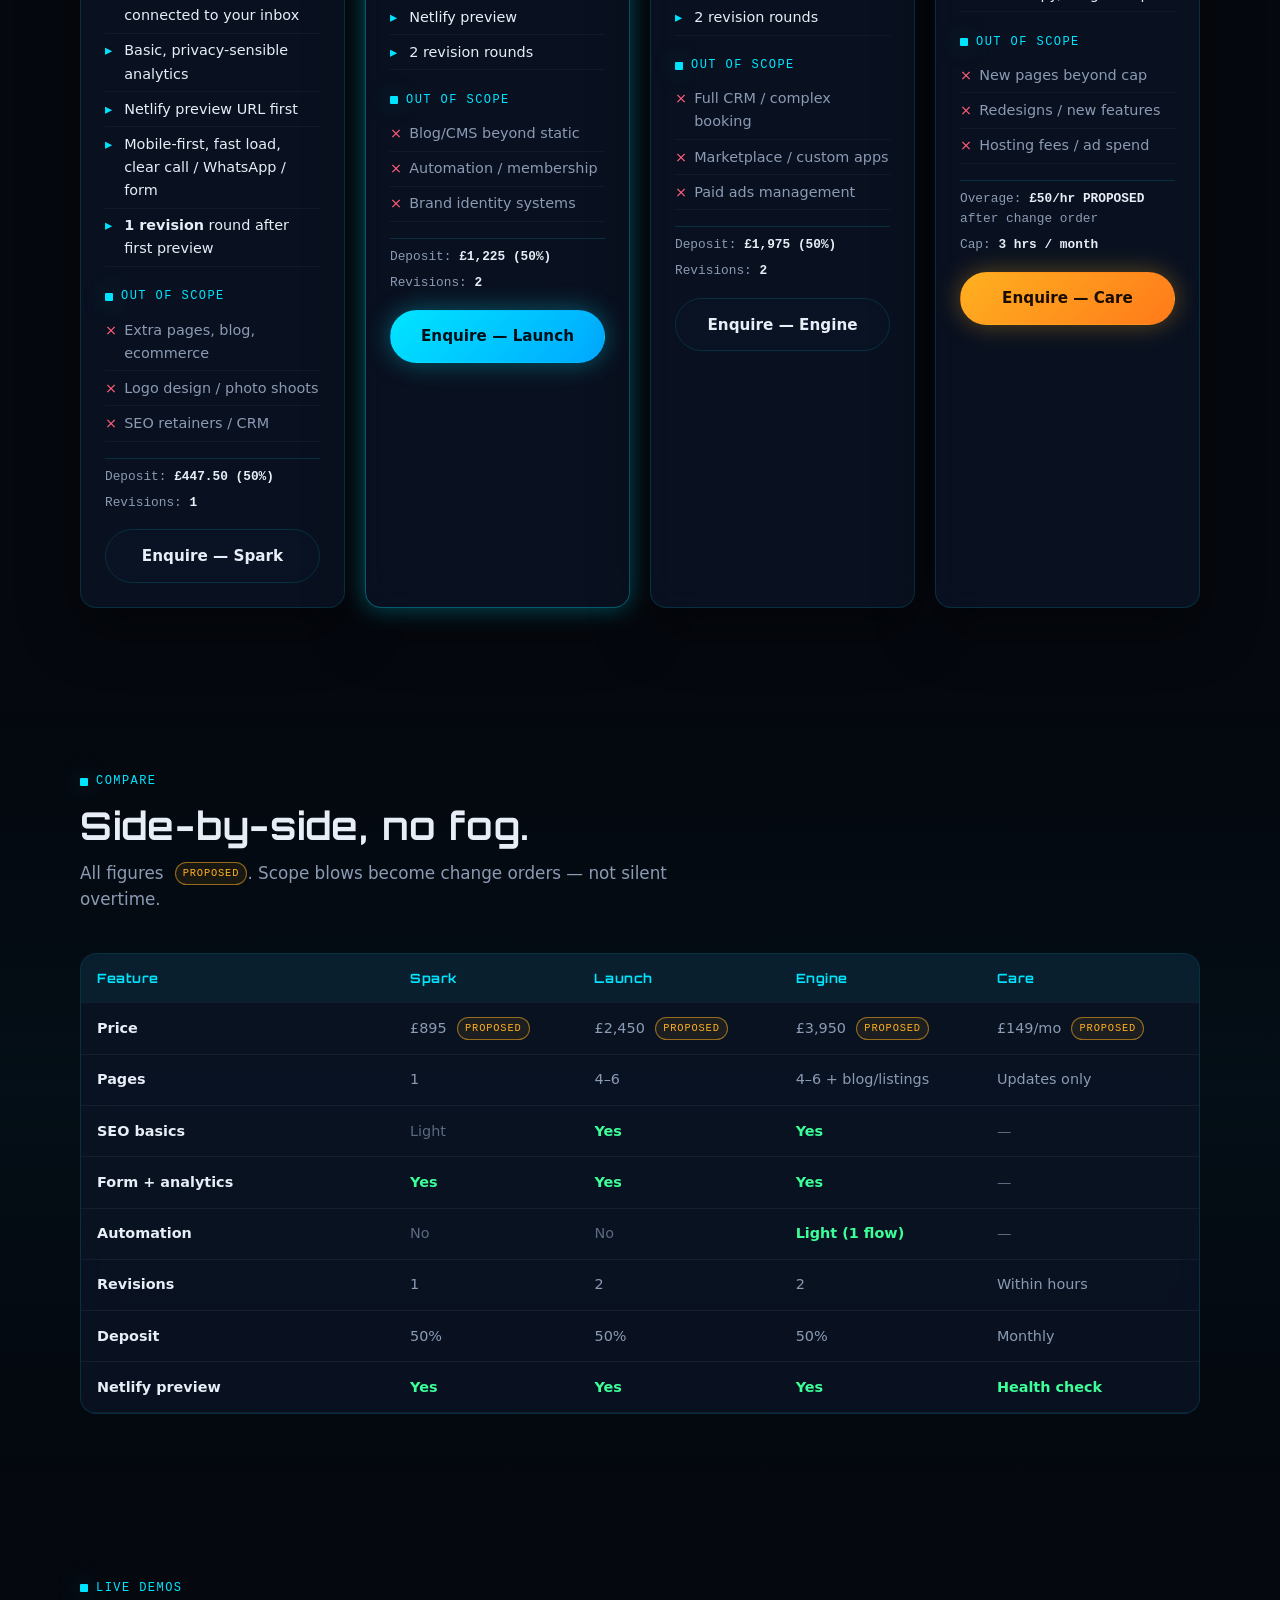
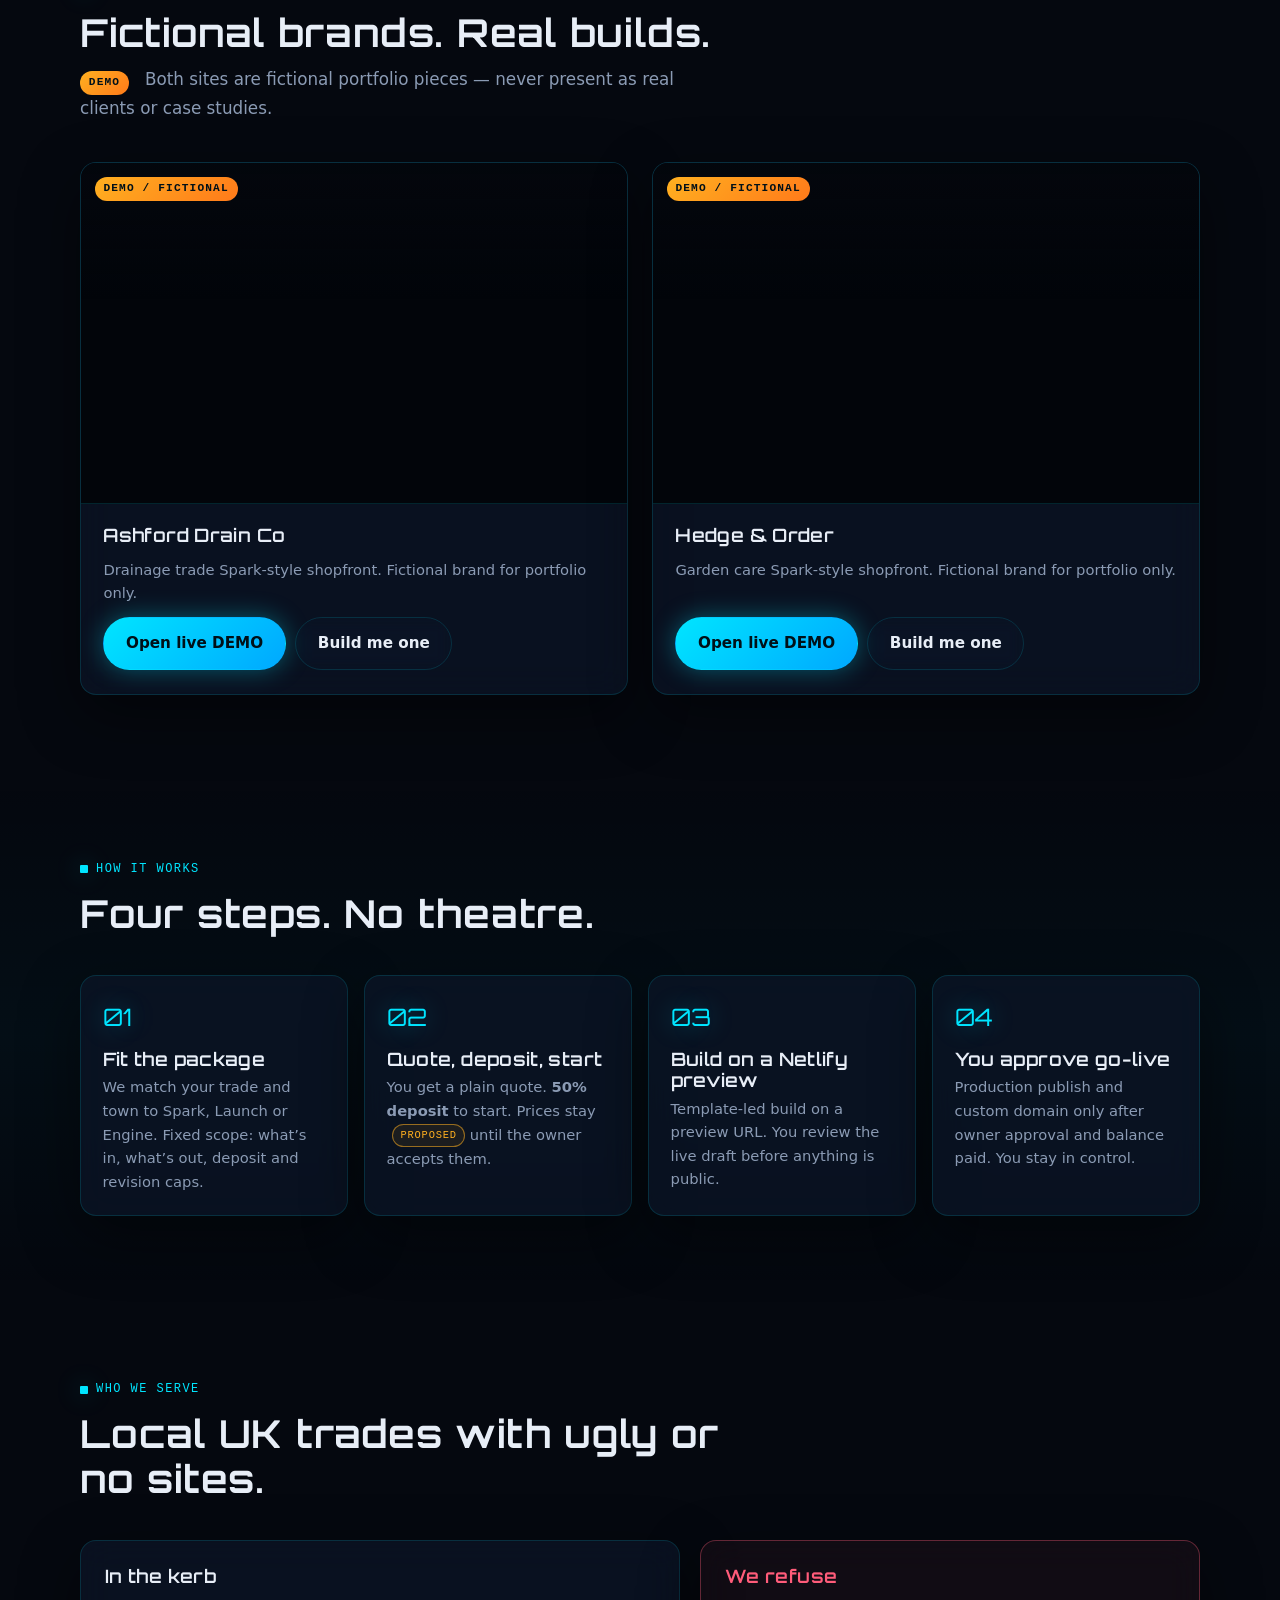
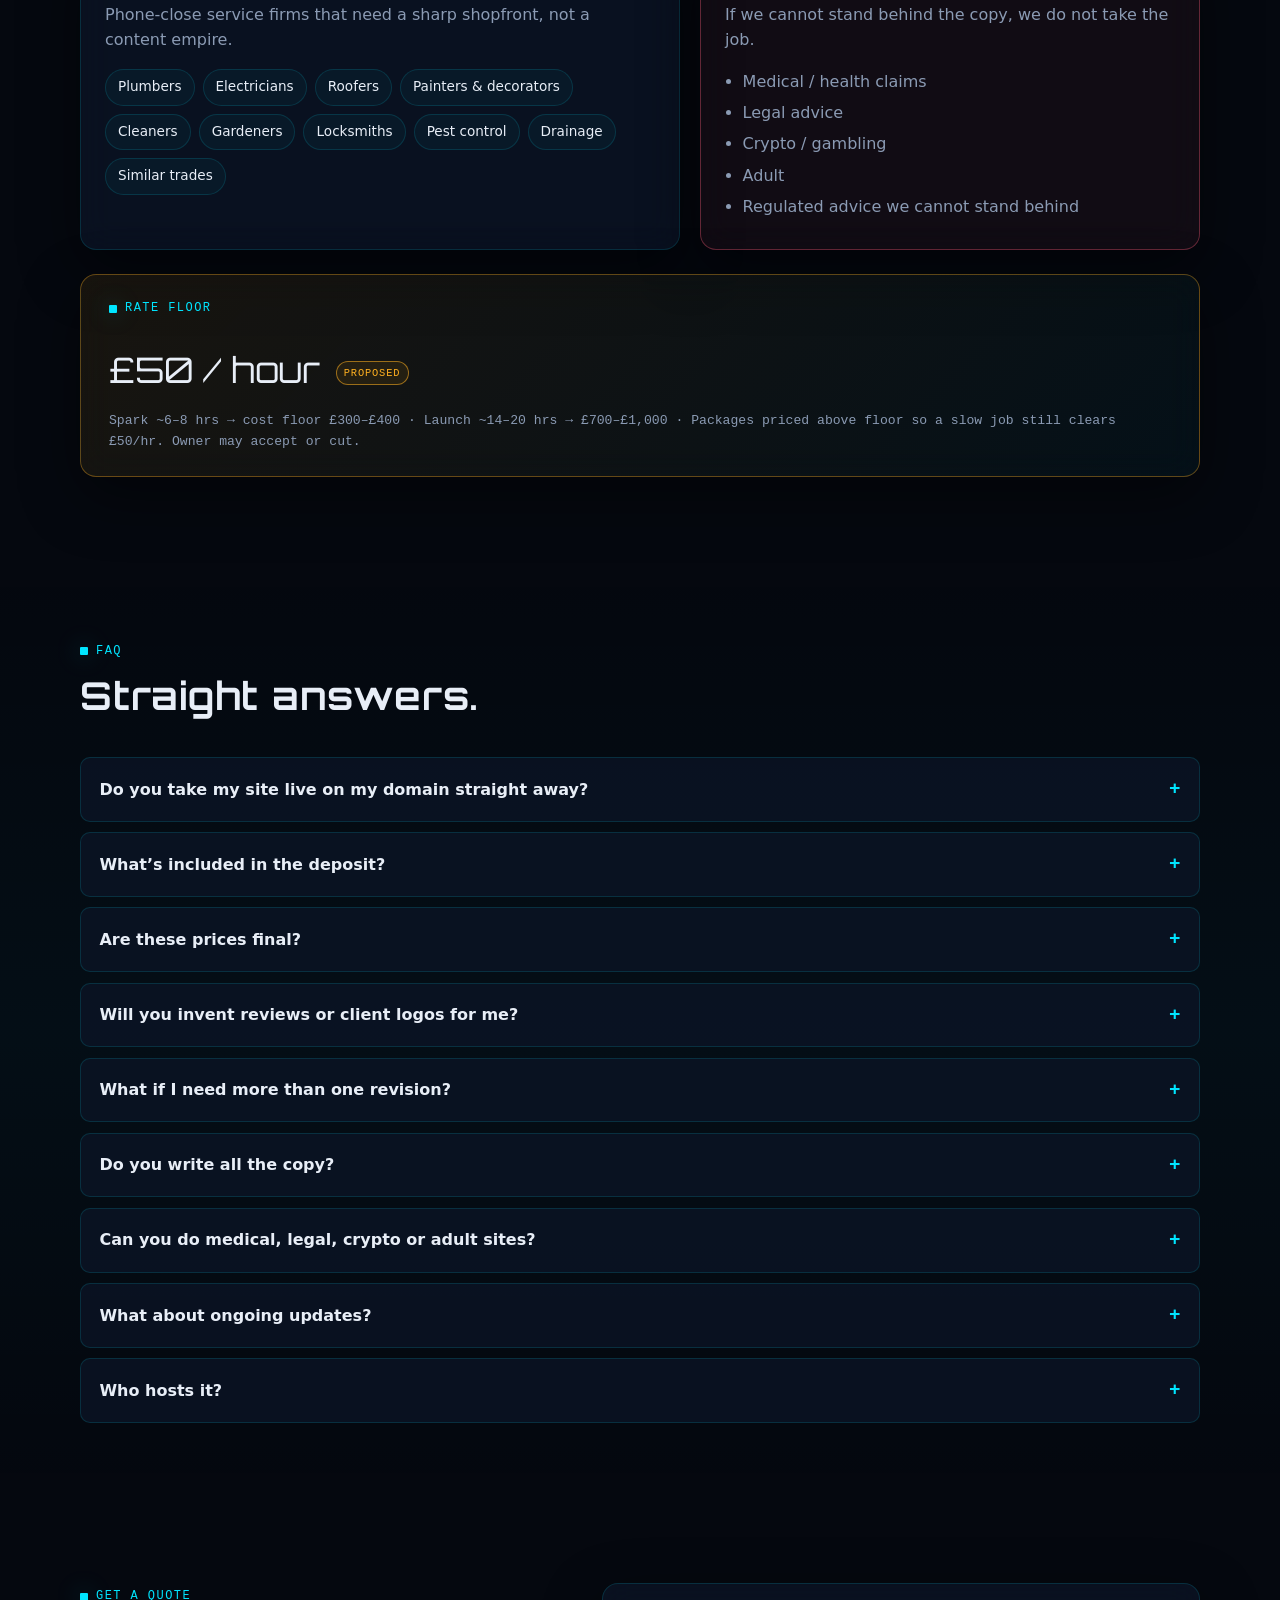
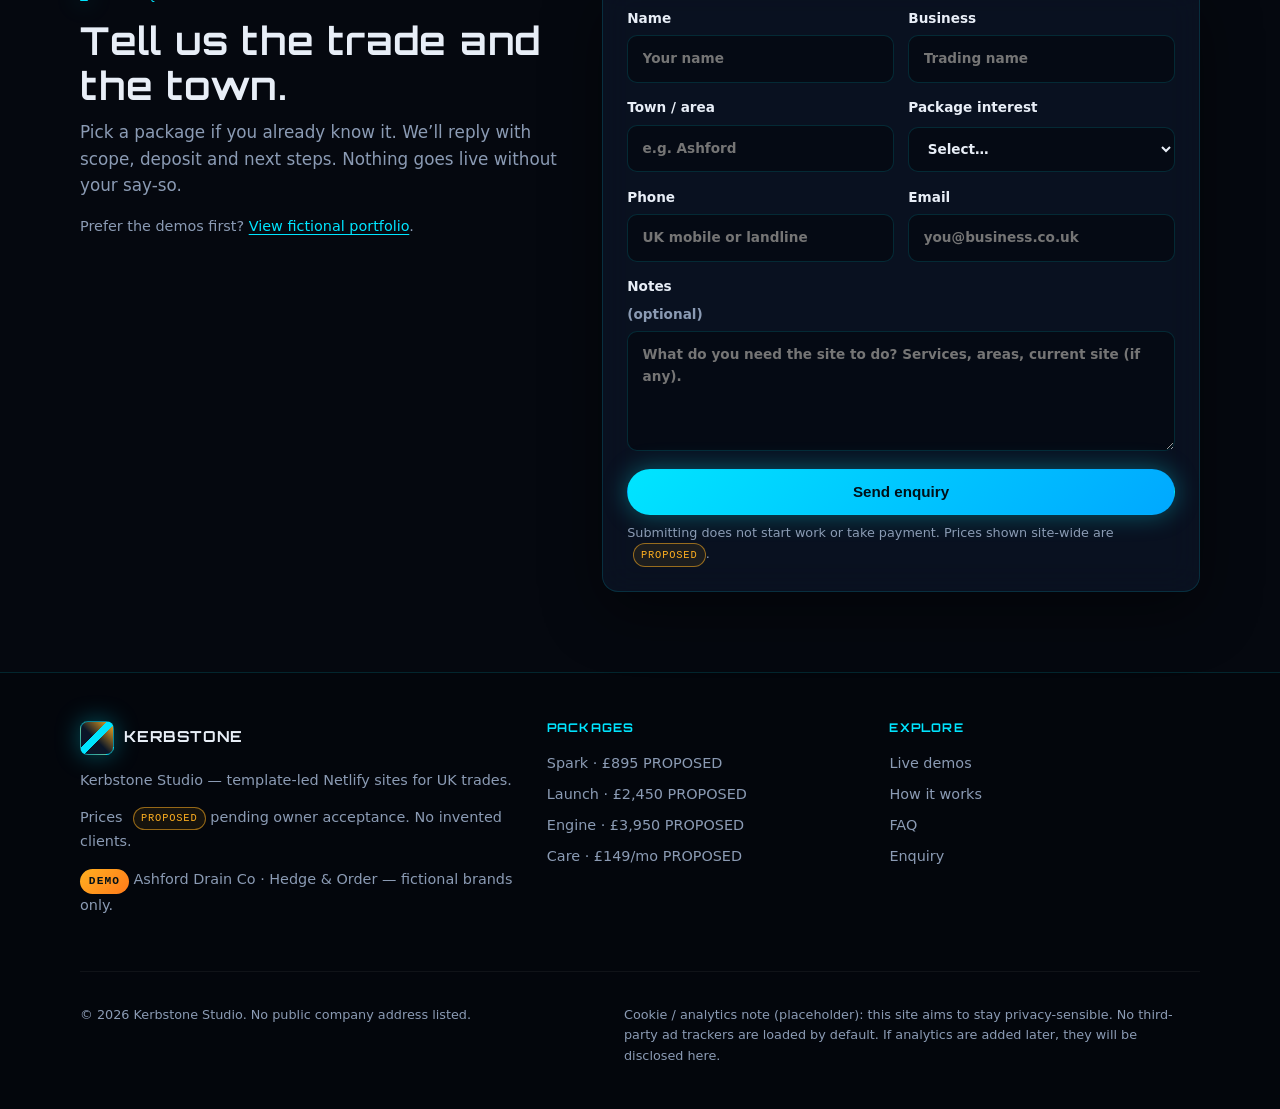
==== commit a031cac1: "Align flagship copy to OFFER and Scribe paste source Expand Spark scope, Launch “rank and convert”, " ====
--- a/index.html
+++ b/index.html
@@ -3,18 +3,18 @@
 <head>
   <meta charset="utf-8">
   <meta name="viewport" content="width=device-width, initial-scale=1">
-  <title>Kerbstone Studio — Websites that sell for UK trades</title>
-  <meta name="description" content="Template-led Spark, Launch and Engine packages for local UK service businesses. Netlify shopfronts that get the phone ringing. Prices PROPOSED pending owner acceptance.">
+  <title>Kerbstone Studio — shopfront sites for UK trades</title>
+  <meta name="description" content="Template-led Spark, Launch, Engine and Care packages. Fast Netlify sites that get the phone ringing. Prices PROPOSED pending owner acceptance.">
   <meta name="robots" content="index,follow">
   <link rel="canonical" href="https://kerbstone-studio-flagship.netlify.app/">
   <meta property="og:type" content="website">
-  <meta property="og:title" content="Kerbstone Studio — Websites that sell for UK trades">
+  <meta property="og:title" content="Kerbstone Studio — shopfront sites for UK trades">
   <meta property="og:description" content="Sharp, fast Netlify sites for plumbers, electricians, roofers and local trades. Spark · Launch · Engine · Care. Prices PROPOSED.">
   <meta property="og:url" content="https://kerbstone-studio-flagship.netlify.app/">
   <meta property="og:site_name" content="Kerbstone Studio">
   <meta property="og:locale" content="en_GB">
   <meta name="twitter:card" content="summary_large_image">
-  <meta name="twitter:title" content="Kerbstone Studio — Websites that sell">
+  <meta name="twitter:title" content="Kerbstone Studio — shopfront sites for UK trades">
   <meta name="twitter:description" content="Template-led packages for UK trades. No agency fluff. Prices PROPOSED.">
   <meta name="theme-color" content="#05080f">
   <link rel="preconnect" href="https://fonts.googleapis.com">
@@ -70,8 +70,8 @@
       <div class="particles" aria-hidden="true"></div>
       <div class="container hero-content">
         <p class="hero-kicker">Kerbstone Studio · UK trades · Netlify</p>
-        <h1 id="hero-title">Websites that <span class="accent">sell</span> — not slide decks.</h1>
-        <p class="lead">Template-led Spark, Launch and Engine packages for local UK service businesses. Fast Netlify shopfronts that put the phone number where it belongs. Sharp scope. Clear deposits. No agency fluff.</p>
+        <h1 id="hero-title">A site that gets the <span class="accent">job</span>. Not a brochure that sits there.</h1>
+        <p class="lead">We build simple, fast shopfronts for local UK service firms — plumbers, electricians, roofers, painters, cleaners, gardeners and the rest. Template-led Spark, Launch and Engine packages. Preview on Netlify first. Clear scope. Clear deposit. No agency fluff.</p>
         <div class="btn-row">
           <a class="btn btn-primary" href="#packages">See packages</a>
           <a class="btn btn-ghost" href="#demos">View demos</a>
@@ -101,7 +101,7 @@
         <div class="section-head reveal">
           <p class="eyebrow">Packages</p>
           <h2 id="packages-title">Pick a lane. Stay in scope.</h2>
-          <p class="lead">All prices <span class="proposed">PROPOSED</span> pending owner acceptance. 50% deposit to start. Balance before production go-live.</p>
+          <p class="lead">All prices <span class="proposed">PROPOSED</span> until the owner accepts them. <strong>50% deposit</strong> to start. Balance before production go-live or domain attach.</p>
         </div>
         <div class="pkg-grid">
           <article class="glass pkg-card reveal">
@@ -111,11 +111,12 @@
             <div>
               <p class="eyebrow" style="margin-bottom:0.4rem">In scope</p>
               <ul class="pkg-list">
-                <li>Single scrolling page</li>
-                <li>Contact form + analytics</li>
-                <li>Netlify preview deploy</li>
-                <li>Mobile-first, clear CTA</li>
-                <li>1 revision after first preview</li>
+                <li>Single scrolling page: hero, services, trust strip, service area, FAQ, CTA</li>
+                <li>Contact form (Netlify Forms or equivalent) once connected to your inbox</li>
+                <li>Basic, privacy-sensible analytics</li>
+                <li>Netlify preview URL first</li>
+                <li>Mobile-first, fast load, clear call / WhatsApp / form</li>
+                <li><strong>1 revision</strong> round after first preview</li>
               </ul>
             </div>
             <div>
@@ -136,7 +137,7 @@
           <article class="glass pkg-card featured reveal">
             <h3 class="pkg-name">Launch</h3>
             <p class="pkg-price">£2,450 <span class="proposed">PROPOSED</span></p>
-            <p class="pkg-blurb">Multi-page local site ready to convert.</p>
+            <p class="pkg-blurb">Multi-page local site ready to rank and convert.</p>
             <div>
               <p class="eyebrow" style="margin-bottom:0.4rem">In scope</p>
               <ul class="pkg-list">
@@ -165,7 +166,7 @@
           <article class="glass pkg-card reveal">
             <h3 class="pkg-name">Engine</h3>
             <p class="pkg-price">£3,950 <span class="proposed">PROPOSED</span></p>
-            <p class="pkg-blurb">Launch + blog/listings + light automation.</p>
+            <p class="pkg-blurb">Launch, plus a content engine or light listings and one simple automation.</p>
             <div>
               <p class="eyebrow" style="margin-bottom:0.4rem">In scope</p>
               <ul class="pkg-list">
@@ -193,7 +194,7 @@
           <article class="glass pkg-card reveal">
             <h3 class="pkg-name">Care</h3>
             <p class="pkg-price">£149<small>/mo</small> <span class="proposed">PROPOSED</span></p>
-            <p class="pkg-blurb">Retainer — capped hours, no surprises.</p>
+            <p class="pkg-blurb">Retainer. Capped hours. No silent overtime.</p>
             <div>
               <p class="eyebrow" style="margin-bottom:0.4rem">In scope</p>
               <ul class="pkg-list">
@@ -354,20 +355,20 @@
         </div>
         <div class="steps">
           <article class="glass step reveal">
-            <h3>Scout weak sites</h3>
-            <p>We look at local UK trade sites that are missing, broken, or buried. You get a clear Spark/Launch fit — not a 40-page deck.</p>
+            <h3>Fit the package</h3>
+            <p>We match your trade and town to Spark, Launch or Engine. Fixed scope: what’s in, what’s out, deposit and revision caps.</p>
           </article>
           <article class="glass step reveal">
-            <h3>Quote Spark / Launch</h3>
-            <p>Fixed package quote with in-scope, out-of-scope, deposit and revision caps. Prices stay PROPOSED until the owner accepts them.</p>
+            <h3>Quote, deposit, start</h3>
+            <p>You get a plain quote. <strong>50% deposit</strong> to start. Prices stay <span class="proposed">PROPOSED</span> until the owner accepts them.</p>
           </article>
           <article class="glass step reveal">
-            <h3>Build on Netlify preview</h3>
-            <p>Template-led build on a Netlify preview URL. You review the live draft before anything goes public.</p>
+            <h3>Build on a Netlify preview</h3>
+            <p>Template-led build on a preview URL. You review the live draft before anything is public.</p>
           </article>
           <article class="glass step reveal">
-            <h3>Owner approves go-live</h3>
-            <p>Production publish and domain attach only after owner approval and balance paid. You stay in control.</p>
+            <h3>You approve go-live</h3>
+            <p>Production publish and custom domain only after owner approval and balance paid. You stay in control.</p>
           </article>
         </div>
       </div>
@@ -427,40 +428,40 @@
         </div>
         <div class="faq-list">
           <details class="faq-item reveal">
+            <summary>Do you take my site live on my domain straight away?</summary>
+            <div class="faq-body">No. You get a Netlify <strong>preview</strong> first. Production publish and custom domain only after you (and the owner) approve and the balance is paid.</div>
+          </details>
+          <details class="faq-item reveal">
+            <summary>What’s included in the deposit?</summary>
+            <div class="faq-body"><strong>50%</strong> of the package price to start. Balance before production go-live / domain attach. No payment plans or discounts without owner yes.</div>
+          </details>
+          <details class="faq-item reveal">
             <summary>Are these prices final?</summary>
-            <div class="faq-body">No. Every price on this site is marked <strong>PROPOSED</strong> pending owner acceptance. Nothing is live until the owner confirms.</div>
-          </details>
-          <details class="faq-item reveal">
-            <summary>How do deposits work?</summary>
-            <div class="faq-body">Build packages (Spark / Launch / Engine) need a <strong>50% deposit</strong> to start. Balance is due before production go-live or domain attach. Care is billed monthly.</div>
-          </details>
-          <details class="faq-item reveal">
-            <summary>What counts as a revision?</summary>
-            <div class="faq-body">A revision round is a bundled set of feedback after you see the Netlify preview — not unlimited back-and-forth. Spark includes 1; Launch and Engine include 2. Extra rounds are change-ordered.</div>
-          </details>
-          <details class="faq-item reveal">
-            <summary>Who owns the domain?</summary>
-            <div class="faq-body">You do. We deploy to a Netlify preview first. Custom domains are only attached after owner approval — we do not configure domains from this enquiry form alone.</div>
-          </details>
-          <details class="faq-item reveal">
-            <summary>How long does a build take?</summary>
-            <div class="faq-body">Timelines start <strong>after deposit + usable content</strong> (copy, photos, service list, areas covered). We do not promise calendar dates until those are in. Typical Spark budget is 6–8 hrs; Launch 14–20 hrs against the rate floor.</div>
+            <div class="faq-body">Not yet. Every figure on this site is <strong>PROPOSED</strong> until the owner types <code>prices accepted</code>. Quotes stay marked PROPOSED until then.</div>
+          </details>
+          <details class="faq-item reveal">
+            <summary>Will you invent reviews or client logos for me?</summary>
+            <div class="faq-body">No. We do not invent clients, testimonials, or numbers. DEMO sites are clearly labelled fictional portfolio pieces.</div>
+          </details>
+          <details class="faq-item reveal">
+            <summary>What if I need more than one revision?</summary>
+            <div class="faq-body">Spark includes <strong>1</strong> revision round after first preview. Launch and Engine include <strong>2</strong>. Extra work is a change order — not silent overtime.</div>
           </details>
           <details class="faq-item reveal">
             <summary>Do you write all the copy?</summary>
-            <div class="faq-body">We do a tight rewrite of owner-supplied notes. Full copywriting from scratch, brand systems and photo shoots are out of scope unless quoted separately.</div>
-          </details>
-          <details class="faq-item reveal">
-            <summary>What is Care for?</summary>
-            <div class="faq-body">Care is a retainer: up to <strong>3 hours/month</strong> for updates, content tweaks and Netlify health checks on sites we built. Overage only after an approved change order at the £50/hr floor (PROPOSED).</div>
-          </details>
-          <details class="faq-item reveal">
-            <summary>Are the portfolio sites real clients?</summary>
-            <div class="faq-body"><strong>No.</strong> Ashford Drain Co and Hedge &amp; Order are labelled <strong>DEMO / fictional</strong>. They exist to show build quality — never as testimonials or case studies.</div>
-          </details>
-          <details class="faq-item reveal">
-            <summary>What niches do you refuse?</summary>
-            <div class="faq-body">Medical/health claims, legal advice, crypto/gambling, adult, and anything needing regulated professional advice we cannot stand behind.</div>
+            <div class="faq-body">We tighten what you give us. Full copywriting beyond that is out of scope on Spark/Launch unless agreed in a change order.</div>
+          </details>
+          <details class="faq-item reveal">
+            <summary>Can you do medical, legal, crypto or adult sites?</summary>
+            <div class="faq-body">No. Those are on the refuse list.</div>
+          </details>
+          <details class="faq-item reveal">
+            <summary>What about ongoing updates?</summary>
+            <div class="faq-body">That’s <strong>Care</strong> — PROPOSED £149/month, up to 3 hours. Overage only after a change order, at £50/hr PROPOSED.</div>
+          </details>
+          <details class="faq-item reveal">
+            <summary>Who hosts it?</summary>
+            <div class="faq-body">Netlify. Hosting fees billed by Netlify to you are outside our package price.</div>
           </details>
         </div>
       </div>
@@ -470,9 +471,9 @@
       <div class="container">
         <div class="contact-grid">
           <div class="reveal">
-            <p class="eyebrow">Contact</p>
-            <h2 id="contact-title">Tell us about the job.</h2>
-            <p class="lead">Enquiry only — this form does not send invoices, attach domains, or confirm prices. Prices remain PROPOSED until the owner accepts.</p>
+            <p class="eyebrow">Get a quote</p>
+            <h2 id="contact-title">Tell us the trade and the town.</h2>
+            <p class="lead">Pick a package if you already know it. We’ll reply with scope, deposit and next steps. Nothing goes live without your say-so.</p>
             <p class="muted" style="margin-top:1rem;font-size:0.9rem">Prefer the demos first? <a href="#demos">View fictional portfolio</a>.</p>
           </div>
           <div class="glass form-card reveal">
@@ -500,22 +501,27 @@
                     <option>Launch</option>
                     <option>Engine</option>
                     <option>Care</option>
-                    <option>Not sure yet</option>
+                    <option>Not sure</option>
                   </select>
                 </label>
               </div>
-              <div class="form-grid" style="margin-top:0.9rem">
+              <div class="form-grid two" style="margin-top:0.9rem">
                 <label>Phone
                   <input type="tel" name="phone" required autocomplete="tel" placeholder="UK mobile or landline">
                 </label>
-                <label>Message
-                  <textarea name="message" required placeholder="What do you need the site to do? Services, areas, current site (if any)."></textarea>
+                <label>Email
+                  <input type="email" name="email" required autocomplete="email" placeholder="you@business.co.uk">
+                </label>
+              </div>
+              <div class="form-grid" style="margin-top:0.9rem">
+                <label>Notes <span class="muted">(optional)</span>
+                  <textarea name="message" placeholder="What do you need the site to do? Services, areas, current site (if any)."></textarea>
                 </label>
               </div>
               <div style="margin-top:1.1rem">
                 <button class="btn btn-primary btn-block" type="submit">Send enquiry</button>
               </div>
-              <p class="form-note">No third-party trackers on this form. Analytics note: privacy-sensible stub only — no live third-party pixels unless explicitly added later.</p>
+              <p class="form-note">Submitting does not start work or take payment. Prices shown site-wide are <span class="proposed">PROPOSED</span>.</p>
             </form>
           </div>
         </div>
@@ -531,8 +537,9 @@
             <span class="logo-mark" aria-hidden="true"></span>
             <span>KERBSTONE</span>
           </a>
-          <p>Profit from Netlify sites for local UK service businesses. Template-led. Tight scope. No agency fluff.</p>
-          <p><span class="demo-badge">DEMO</span> Portfolio brands are fictional. <span class="proposed">PROPOSED</span> prices pending owner acceptance.</p>
+          <p>Kerbstone Studio — template-led Netlify sites for UK trades.</p>
+          <p>Prices <span class="proposed">PROPOSED</span> pending owner acceptance. No invented clients.</p>
+          <p><span class="demo-badge">DEMO</span> Ashford Drain Co · Hedge &amp; Order — fictional brands only.</p>
         </div>
         <div class="footer-col">
           <h4>Packages</h4>
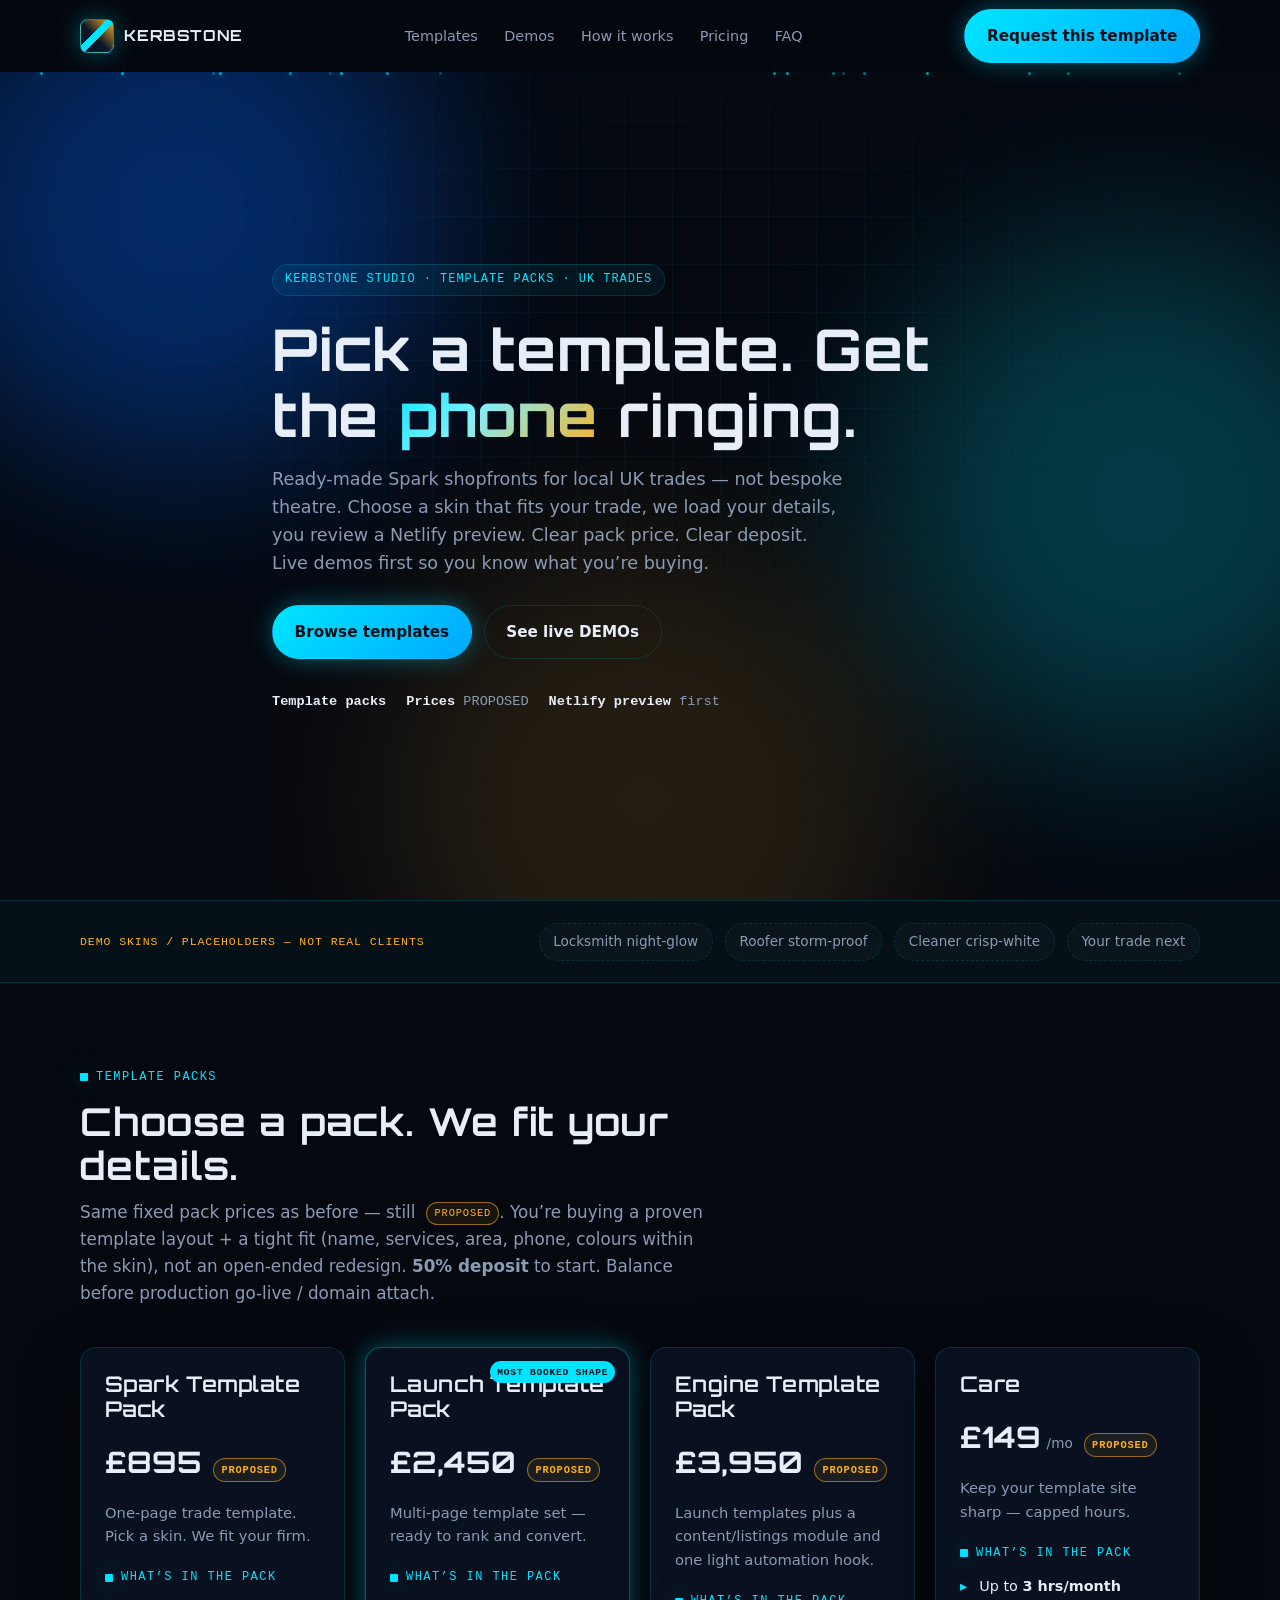
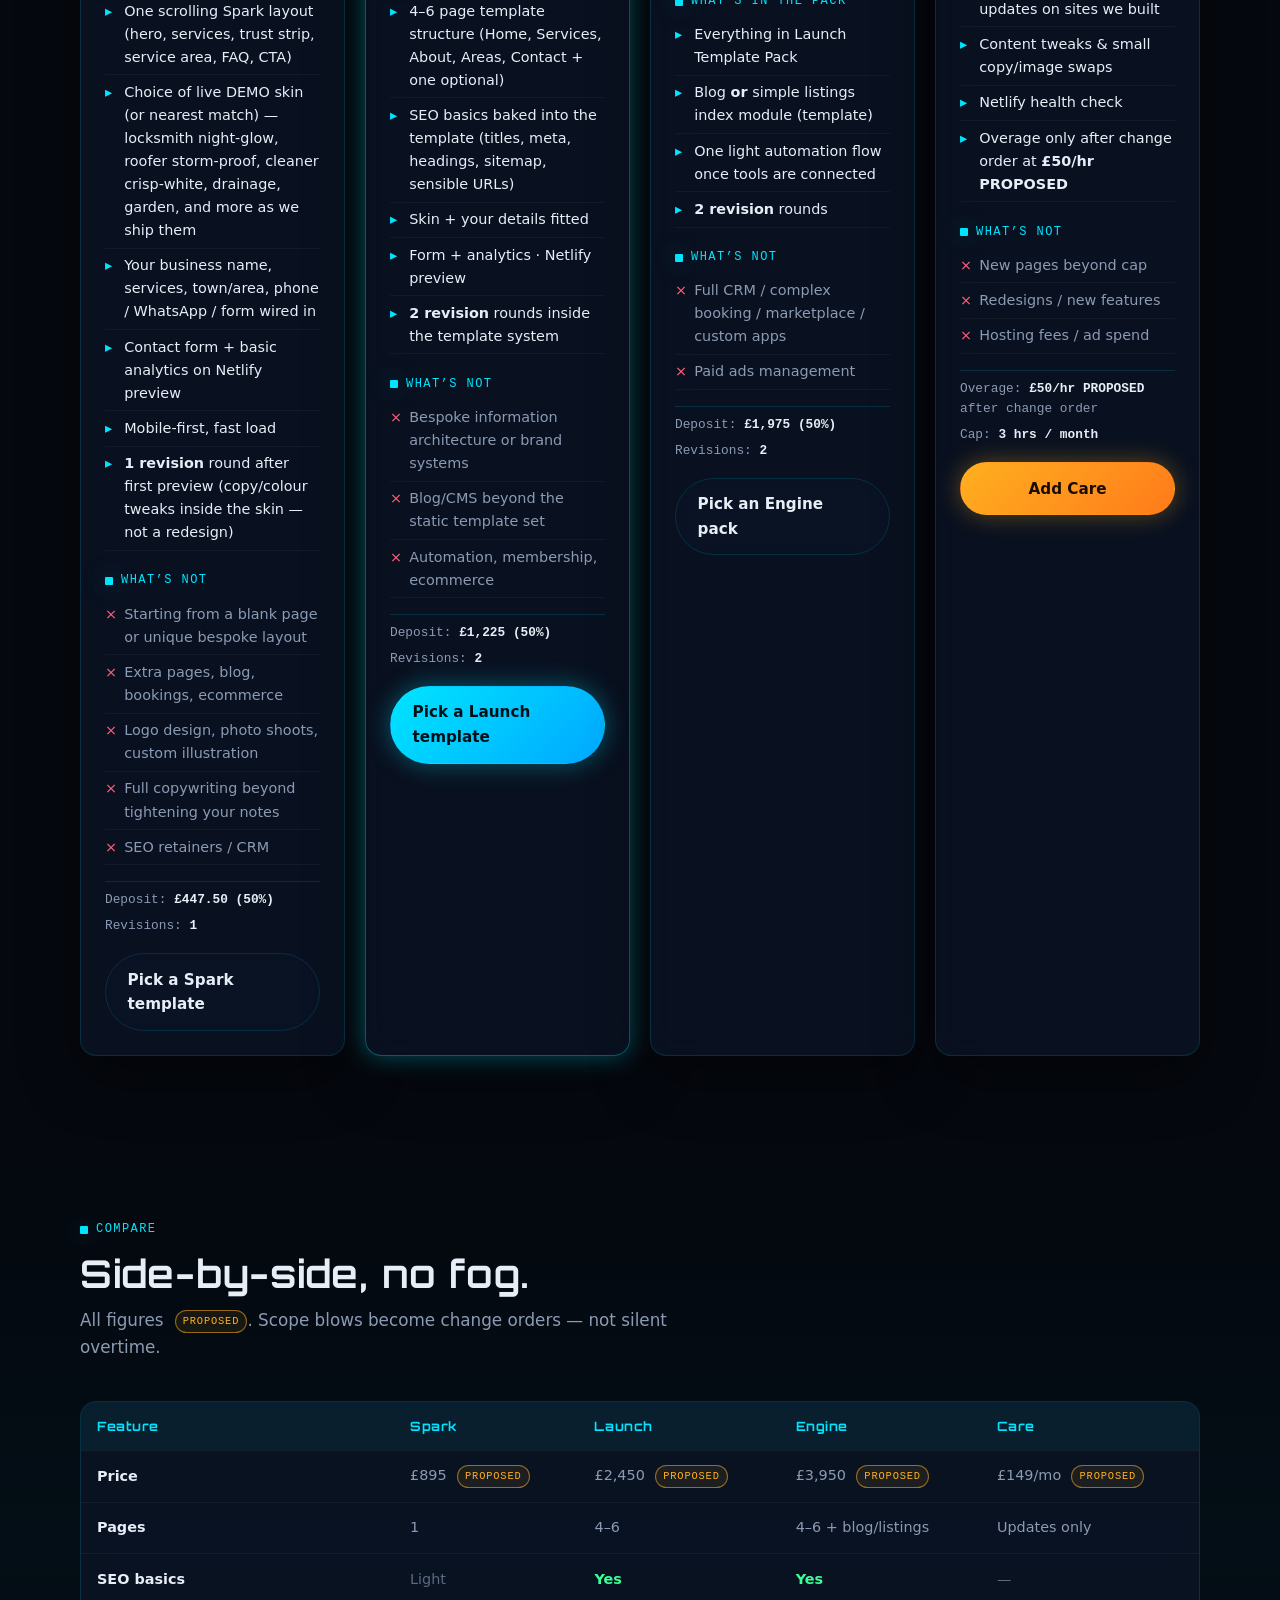
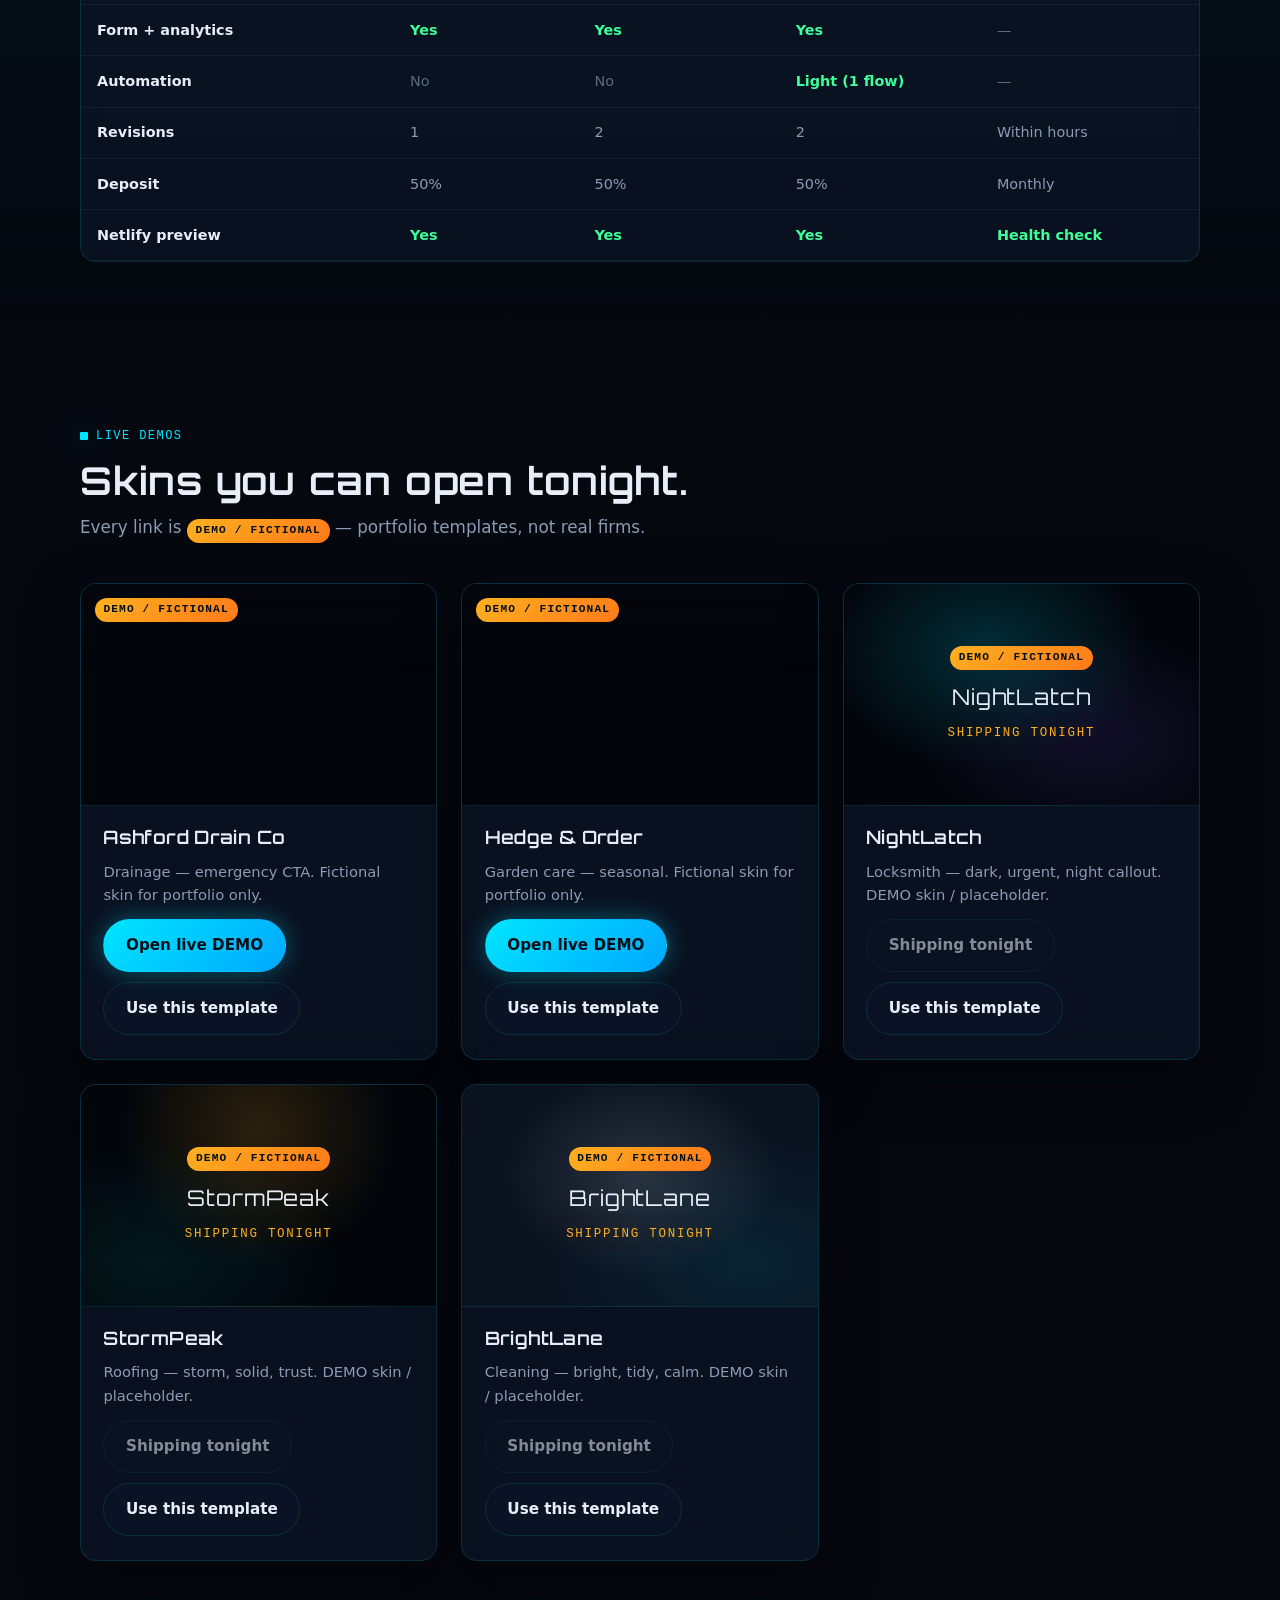
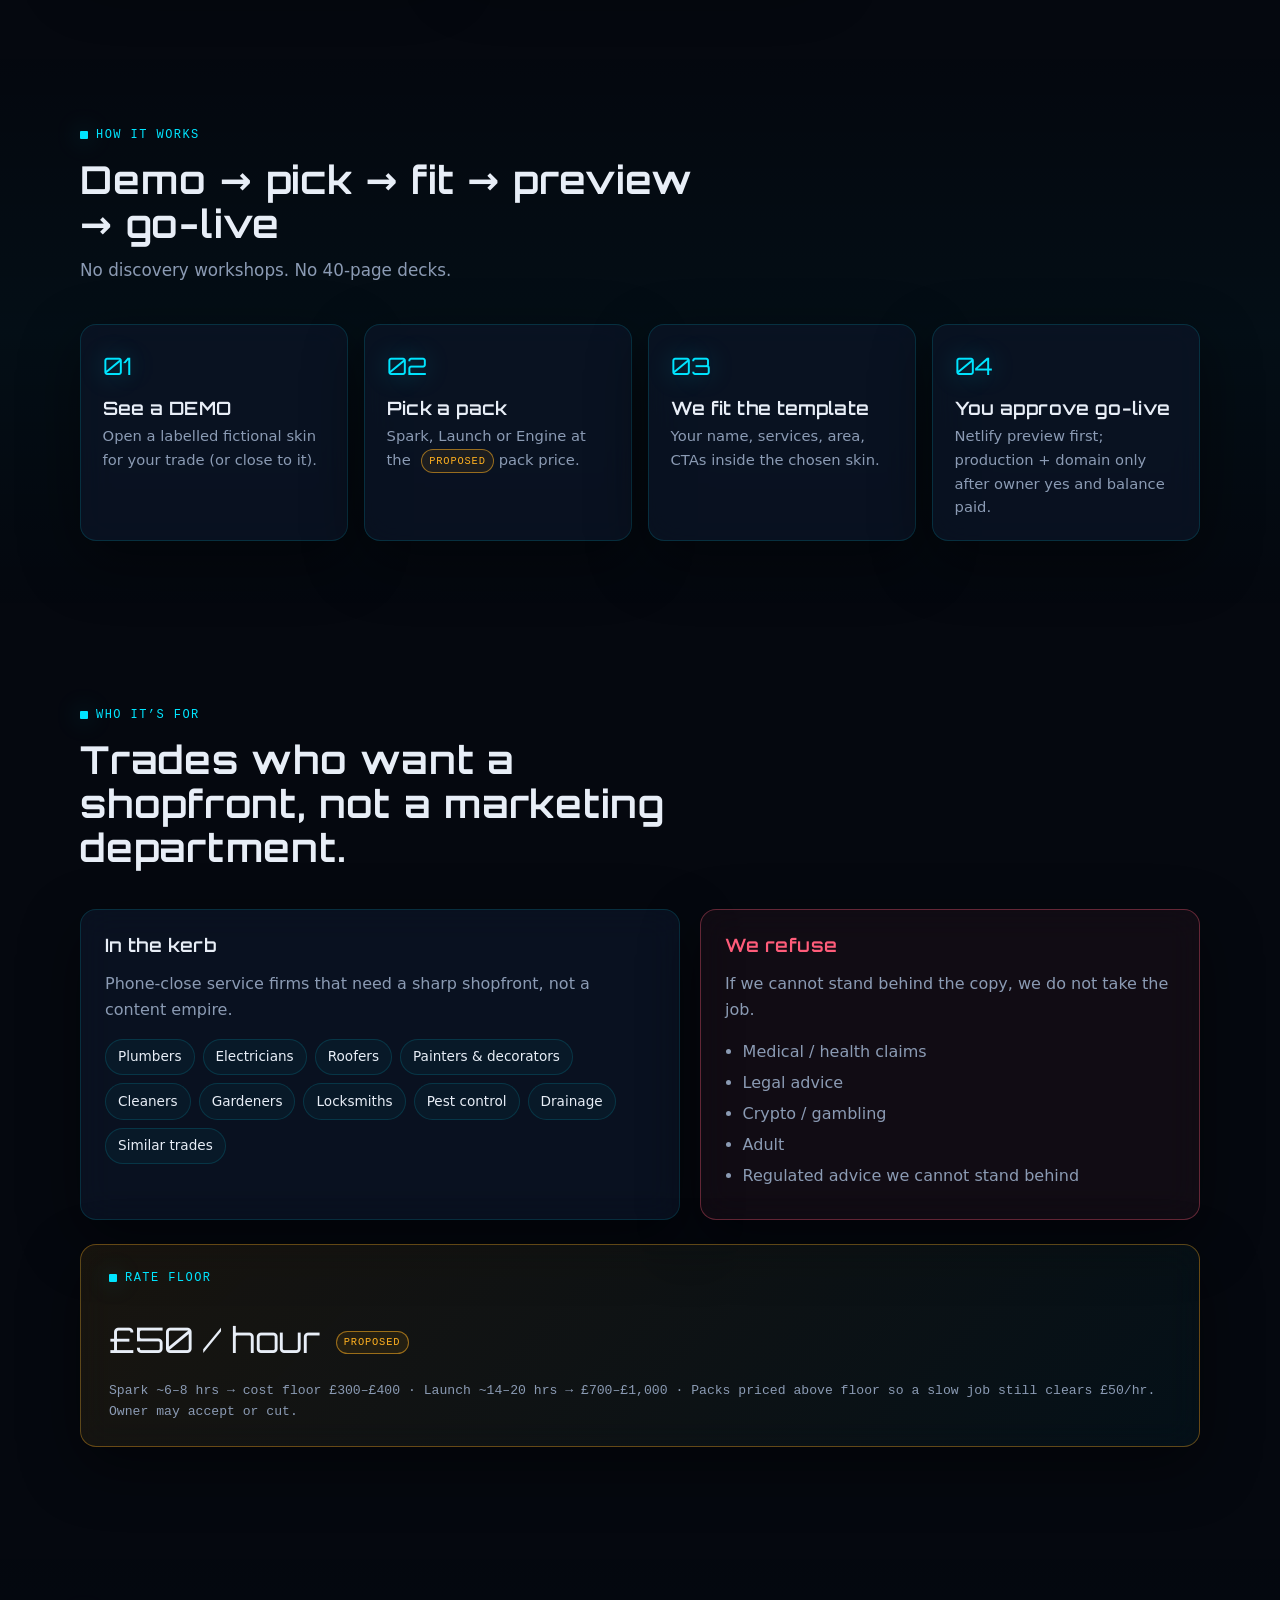
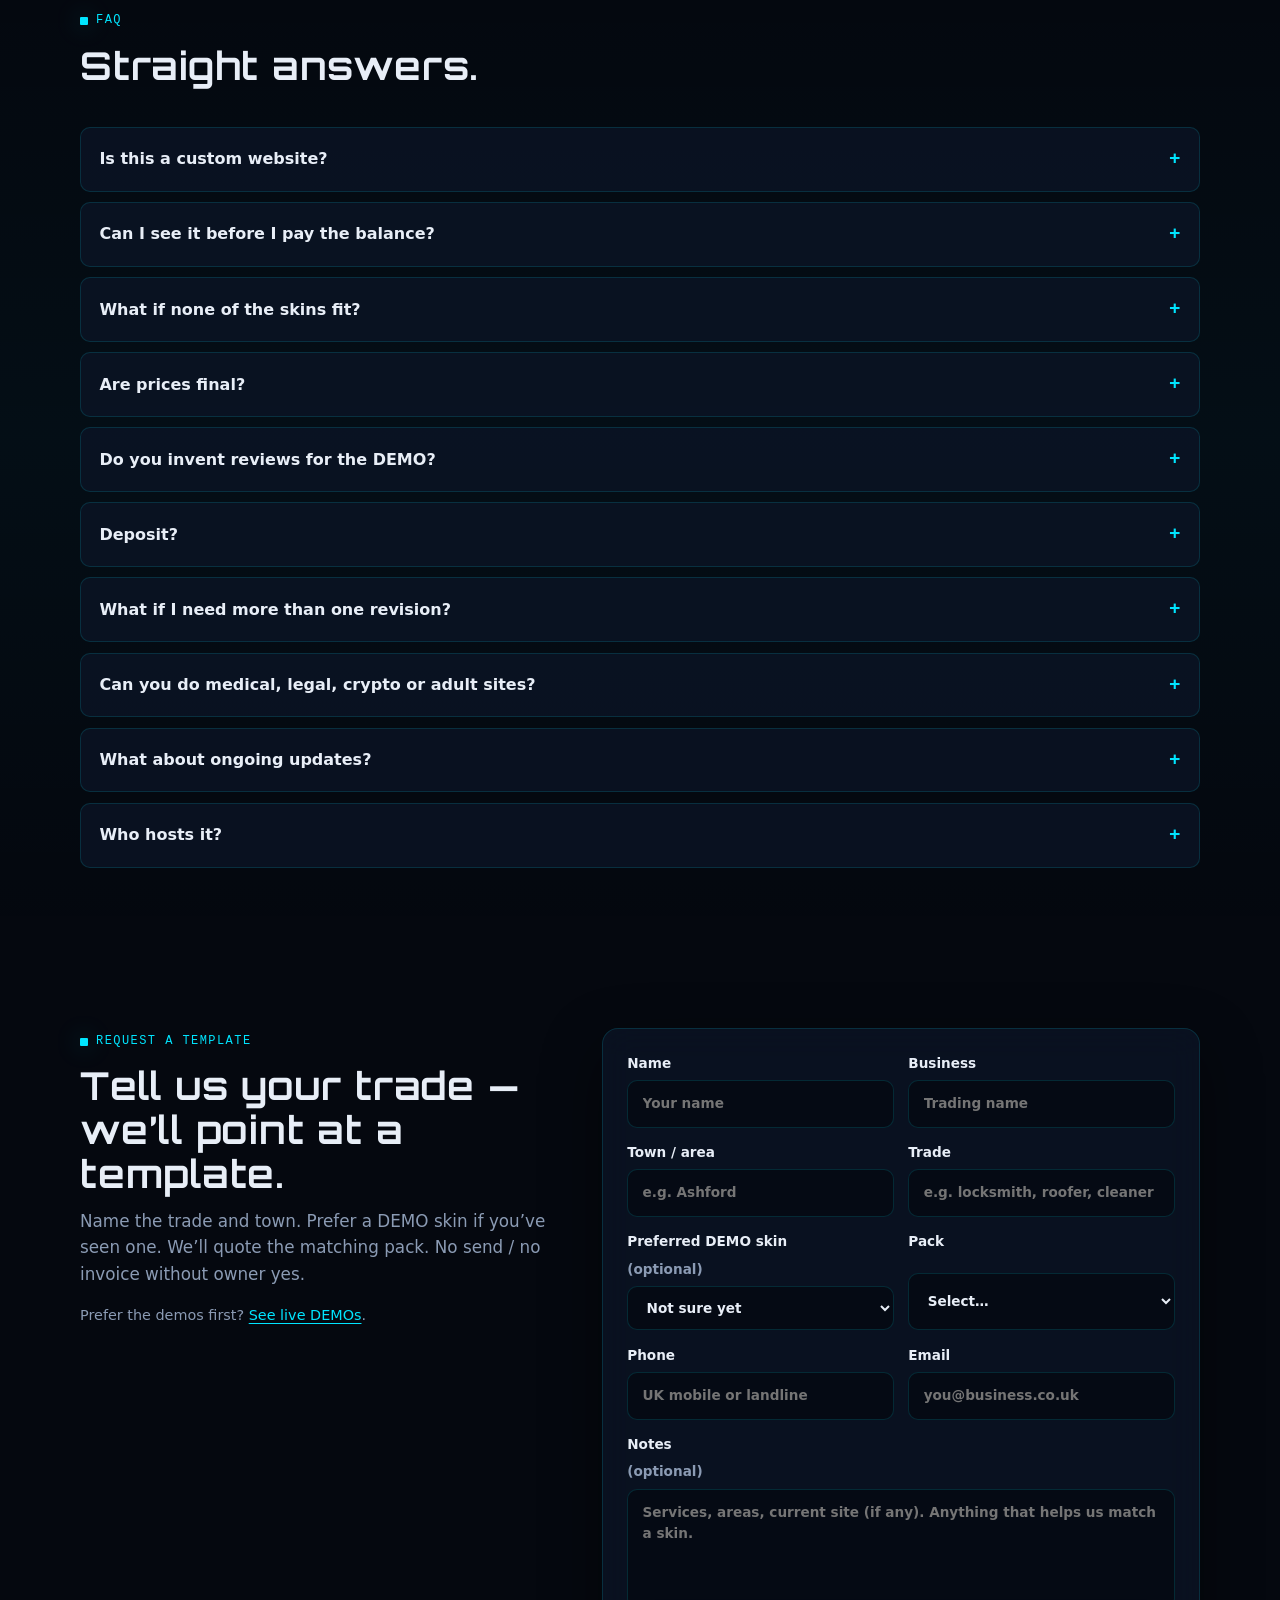
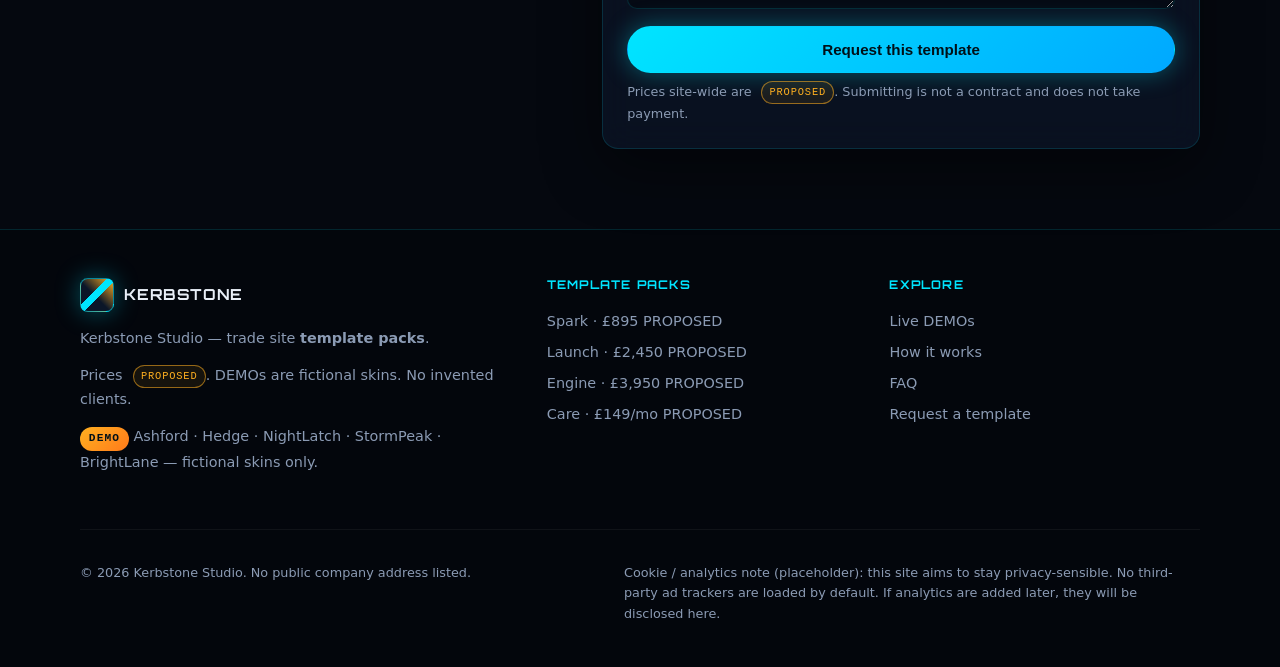
==== commit fd35b690: "Reframe flagship as template packs, not bespoke agency Hero, nav, packs, how-it-works, FAQ, contact " ====
--- a/index.html
+++ b/index.html
@@ -3,19 +3,19 @@
 <head>
   <meta charset="utf-8">
   <meta name="viewport" content="width=device-width, initial-scale=1">
-  <title>Kerbstone Studio — shopfront sites for UK trades</title>
-  <meta name="description" content="Template-led Spark, Launch, Engine and Care packages. Fast Netlify sites that get the phone ringing. Prices PROPOSED pending owner acceptance.">
+  <title>Kerbstone Studio — trade site templates that sell</title>
+  <meta name="description" content="Pick a Spark template pack for your trade. Locksmith, roofer, cleaner and more. Live DEMO skins. Fit your details. Netlify preview first. Prices PROPOSED.">
   <meta name="robots" content="index,follow">
   <link rel="canonical" href="https://kerbstone-studio-flagship.netlify.app/">
   <meta property="og:type" content="website">
-  <meta property="og:title" content="Kerbstone Studio — shopfront sites for UK trades">
-  <meta property="og:description" content="Sharp, fast Netlify sites for plumbers, electricians, roofers and local trades. Spark · Launch · Engine · Care. Prices PROPOSED.">
+  <meta property="og:title" content="Kerbstone Studio — trade site templates that sell">
+  <meta property="og:description" content="Pick a Spark template pack for your trade. Locksmith, roofer, cleaner and more. Live DEMO skins. Fit your details. Netlify preview first. Prices PROPOSED.">
   <meta property="og:url" content="https://kerbstone-studio-flagship.netlify.app/">
   <meta property="og:site_name" content="Kerbstone Studio">
   <meta property="og:locale" content="en_GB">
   <meta name="twitter:card" content="summary_large_image">
-  <meta name="twitter:title" content="Kerbstone Studio — shopfront sites for UK trades">
-  <meta name="twitter:description" content="Template-led packages for UK trades. No agency fluff. Prices PROPOSED.">
+  <meta name="twitter:title" content="Kerbstone Studio — trade site templates that sell">
+  <meta name="twitter:description" content="Pick a Spark template pack for your trade. Live DEMO skins. Fit your details. Prices PROPOSED.">
   <meta name="theme-color" content="#05080f">
   <link rel="preconnect" href="https://fonts.googleapis.com">
   <link rel="preconnect" href="https://fonts.gstatic.com" crossorigin>
@@ -34,14 +34,14 @@
       </a>
       <nav aria-label="Primary">
         <ul class="nav-links">
-          <li><a href="#packages">Packages</a></li>
+          <li><a href="#packages">Templates</a></li>
           <li><a href="#demos">Demos</a></li>
           <li><a href="#how">How it works</a></li>
           <li><a href="#pricing">Pricing</a></li>
           <li><a href="#faq">FAQ</a></li>
         </ul>
       </nav>
-      <a class="btn btn-primary nav-cta" href="#contact">Get a quote</a>
+      <a class="btn btn-primary nav-cta" href="#contact">Request this template</a>
       <button class="nav-toggle" type="button" aria-expanded="false" aria-controls="mobile-nav" aria-label="Open menu">
         Menu
       </button>
@@ -49,14 +49,14 @@
     <div class="mobile-nav" id="mobile-nav">
       <div class="container">
         <ul>
-          <li><a href="#packages">Packages</a></li>
+          <li><a href="#packages">Templates</a></li>
           <li><a href="#demos">Demos</a></li>
           <li><a href="#how">How it works</a></li>
           <li><a href="#pricing">Pricing</a></li>
           <li><a href="#faq">FAQ</a></li>
           <li><a href="#niche">Who we serve</a></li>
         </ul>
-        <a class="btn btn-primary" href="#contact">Get a quote</a>
+        <a class="btn btn-primary" href="#contact">Request this template</a>
       </div>
     </div>
   </header>
@@ -69,29 +69,29 @@
       <div class="hero-glow c" aria-hidden="true"></div>
       <div class="particles" aria-hidden="true"></div>
       <div class="container hero-content">
-        <p class="hero-kicker">Kerbstone Studio · UK trades · Netlify</p>
-        <h1 id="hero-title">A site that gets the <span class="accent">job</span>. Not a brochure that sits there.</h1>
-        <p class="lead">We build simple, fast shopfronts for local UK service firms — plumbers, electricians, roofers, painters, cleaners, gardeners and the rest. Template-led Spark, Launch and Engine packages. Preview on Netlify first. Clear scope. Clear deposit. No agency fluff.</p>
+        <p class="hero-kicker">Kerbstone Studio · Template packs · UK trades</p>
+        <h1 id="hero-title">Pick a template. Get the <span class="accent">phone</span> ringing.</h1>
+        <p class="lead">Ready-made Spark shopfronts for local UK trades — not bespoke theatre. Choose a skin that fits your trade, we load your details, you review a Netlify preview. Clear pack price. Clear deposit. Live demos first so you know what you’re buying.</p>
         <div class="btn-row">
-          <a class="btn btn-primary" href="#packages">See packages</a>
-          <a class="btn btn-ghost" href="#demos">View demos</a>
+          <a class="btn btn-primary" href="#packages">Browse templates</a>
+          <a class="btn btn-ghost" href="#demos">See live DEMOs</a>
         </div>
         <div class="hero-meta">
+          <span><strong>Template packs</strong></span>
           <span><strong>Prices</strong> PROPOSED</span>
-          <span><strong>Host</strong> Netlify</span>
-          <span><strong>Rate floor</strong> £50/hr PROPOSED</span>
-        </div>
-      </div>
-    </section>
-
-    <aside class="proof" aria-label="Social proof placeholders">
+          <span><strong>Netlify preview</strong> first</span>
+        </div>
+      </div>
+    </section>
+
+    <aside class="proof" aria-label="DEMO skin placeholders">
       <div class="container proof-inner">
-        <p class="proof-note">DEMO / placeholder — not real clients</p>
+        <p class="proof-note">DEMO skins / placeholders — not real clients</p>
         <div class="proof-logos" role="list">
-          <span class="proof-chip" role="listitem">Placeholder trade A</span>
-          <span class="proof-chip" role="listitem">Placeholder trade B</span>
-          <span class="proof-chip" role="listitem">Placeholder trade C</span>
-          <span class="proof-chip" role="listitem">Your firm next</span>
+          <span class="proof-chip" role="listitem">Locksmith night-glow</span>
+          <span class="proof-chip" role="listitem">Roofer storm-proof</span>
+          <span class="proof-chip" role="listitem">Cleaner crisp-white</span>
+          <span class="proof-chip" role="listitem">Your trade next</span>
         </div>
       </div>
     </aside>
@@ -99,31 +99,33 @@
     <section class="section" id="packages" aria-labelledby="packages-title">
       <div class="container">
         <div class="section-head reveal">
-          <p class="eyebrow">Packages</p>
-          <h2 id="packages-title">Pick a lane. Stay in scope.</h2>
-          <p class="lead">All prices <span class="proposed">PROPOSED</span> until the owner accepts them. <strong>50% deposit</strong> to start. Balance before production go-live or domain attach.</p>
+          <p class="eyebrow">Template packs</p>
+          <h2 id="packages-title">Choose a pack. We fit your details.</h2>
+          <p class="lead">Same fixed pack prices as before — still <span class="proposed">PROPOSED</span>. You’re buying a proven template layout + a tight fit (name, services, area, phone, colours within the skin), not an open-ended redesign. <strong>50% deposit</strong> to start. Balance before production go-live / domain attach.</p>
         </div>
         <div class="pkg-grid">
           <article class="glass pkg-card reveal">
-            <h3 class="pkg-name">Spark</h3>
+            <h3 class="pkg-name">Spark Template Pack</h3>
             <p class="pkg-price">£895 <span class="proposed">PROPOSED</span></p>
-            <p class="pkg-blurb">One-page site that gets the phone ringing.</p>
-            <div>
-              <p class="eyebrow" style="margin-bottom:0.4rem">In scope</p>
+            <p class="pkg-blurb">One-page trade template. Pick a skin. We fit your firm.</p>
+            <div>
+              <p class="eyebrow" style="margin-bottom:0.4rem">What’s in the pack</p>
               <ul class="pkg-list">
-                <li>Single scrolling page: hero, services, trust strip, service area, FAQ, CTA</li>
-                <li>Contact form (Netlify Forms or equivalent) once connected to your inbox</li>
-                <li>Basic, privacy-sensible analytics</li>
-                <li>Netlify preview URL first</li>
-                <li>Mobile-first, fast load, clear call / WhatsApp / form</li>
-                <li><strong>1 revision</strong> round after first preview</li>
-              </ul>
-            </div>
-            <div>
-              <p class="eyebrow" style="margin-bottom:0.4rem">Out of scope</p>
+                <li>One scrolling Spark layout (hero, services, trust strip, service area, FAQ, CTA)</li>
+                <li>Choice of live DEMO skin (or nearest match) — locksmith night-glow, roofer storm-proof, cleaner crisp-white, drainage, garden, and more as we ship them</li>
+                <li>Your business name, services, town/area, phone / WhatsApp / form wired in</li>
+                <li>Contact form + basic analytics on Netlify preview</li>
+                <li>Mobile-first, fast load</li>
+                <li><strong>1 revision</strong> round after first preview (copy/colour tweaks inside the skin — not a redesign)</li>
+              </ul>
+            </div>
+            <div>
+              <p class="eyebrow" style="margin-bottom:0.4rem">What’s not</p>
               <ul class="pkg-list out">
-                <li>Extra pages, blog, ecommerce</li>
-                <li>Logo design / photo shoots</li>
+                <li>Starting from a blank page or unique bespoke layout</li>
+                <li>Extra pages, blog, bookings, ecommerce</li>
+                <li>Logo design, photo shoots, custom illustration</li>
+                <li>Full copywriting beyond tightening your notes</li>
                 <li>SEO retainers / CRM</li>
               </ul>
             </div>
@@ -131,56 +133,55 @@
               <span>Deposit: <strong>£447.50 (50%)</strong></span>
               <span>Revisions: <strong>1</strong></span>
             </div>
-            <a class="btn btn-ghost btn-block" href="#contact" data-pkg="Spark">Enquire — Spark</a>
+            <a class="btn btn-ghost btn-block" href="#contact" data-pkg="Spark">Pick a Spark template</a>
           </article>
 
           <article class="glass pkg-card featured reveal">
-            <h3 class="pkg-name">Launch</h3>
+            <h3 class="pkg-name">Launch Template Pack</h3>
             <p class="pkg-price">£2,450 <span class="proposed">PROPOSED</span></p>
-            <p class="pkg-blurb">Multi-page local site ready to rank and convert.</p>
-            <div>
-              <p class="eyebrow" style="margin-bottom:0.4rem">In scope</p>
+            <p class="pkg-blurb">Multi-page template set — ready to rank and convert.</p>
+            <div>
+              <p class="eyebrow" style="margin-bottom:0.4rem">What’s in the pack</p>
               <ul class="pkg-list">
-                <li>4–6 pages</li>
-                <li>SEO basics (titles, meta, sitemap)</li>
-                <li>Form + analytics</li>
-                <li>Netlify preview</li>
-                <li>2 revision rounds</li>
-              </ul>
-            </div>
-            <div>
-              <p class="eyebrow" style="margin-bottom:0.4rem">Out of scope</p>
+                <li>4–6 page template structure (Home, Services, About, Areas, Contact + one optional)</li>
+                <li>SEO basics baked into the template (titles, meta, headings, sitemap, sensible URLs)</li>
+                <li>Skin + your details fitted</li>
+                <li>Form + analytics · Netlify preview</li>
+                <li><strong>2 revision</strong> rounds inside the template system</li>
+              </ul>
+            </div>
+            <div>
+              <p class="eyebrow" style="margin-bottom:0.4rem">What’s not</p>
               <ul class="pkg-list out">
-                <li>Blog/CMS beyond static</li>
-                <li>Automation / membership</li>
-                <li>Brand identity systems</li>
+                <li>Bespoke information architecture or brand systems</li>
+                <li>Blog/CMS beyond the static template set</li>
+                <li>Automation, membership, ecommerce</li>
               </ul>
             </div>
             <div class="pkg-meta">
               <span>Deposit: <strong>£1,225 (50%)</strong></span>
               <span>Revisions: <strong>2</strong></span>
             </div>
-            <a class="btn btn-primary btn-block" href="#contact" data-pkg="Launch">Enquire — Launch</a>
+            <a class="btn btn-primary btn-block" href="#contact" data-pkg="Launch">Pick a Launch template</a>
           </article>
 
           <article class="glass pkg-card reveal">
-            <h3 class="pkg-name">Engine</h3>
+            <h3 class="pkg-name">Engine Template Pack</h3>
             <p class="pkg-price">£3,950 <span class="proposed">PROPOSED</span></p>
-            <p class="pkg-blurb">Launch, plus a content engine or light listings and one simple automation.</p>
-            <div>
-              <p class="eyebrow" style="margin-bottom:0.4rem">In scope</p>
+            <p class="pkg-blurb">Launch templates plus a content/listings module and one light automation hook.</p>
+            <div>
+              <p class="eyebrow" style="margin-bottom:0.4rem">What’s in the pack</p>
               <ul class="pkg-list">
-                <li>Everything in Launch</li>
-                <li>Blog or simple listings</li>
-                <li>One light automation flow</li>
-                <li>2 revision rounds</li>
-              </ul>
-            </div>
-            <div>
-              <p class="eyebrow" style="margin-bottom:0.4rem">Out of scope</p>
+                <li>Everything in Launch Template Pack</li>
+                <li>Blog <strong>or</strong> simple listings index module (template)</li>
+                <li>One light automation flow once tools are connected</li>
+                <li><strong>2 revision</strong> rounds</li>
+              </ul>
+            </div>
+            <div>
+              <p class="eyebrow" style="margin-bottom:0.4rem">What’s not</p>
               <ul class="pkg-list out">
-                <li>Full CRM / complex booking</li>
-                <li>Marketplace / custom apps</li>
+                <li>Full CRM / complex booking / marketplace / custom apps</li>
                 <li>Paid ads management</li>
               </ul>
             </div>
@@ -188,24 +189,24 @@
               <span>Deposit: <strong>£1,975 (50%)</strong></span>
               <span>Revisions: <strong>2</strong></span>
             </div>
-            <a class="btn btn-ghost btn-block" href="#contact" data-pkg="Engine">Enquire — Engine</a>
+            <a class="btn btn-ghost btn-block" href="#contact" data-pkg="Engine">Pick an Engine pack</a>
           </article>
 
           <article class="glass pkg-card reveal">
             <h3 class="pkg-name">Care</h3>
             <p class="pkg-price">£149<small>/mo</small> <span class="proposed">PROPOSED</span></p>
-            <p class="pkg-blurb">Retainer. Capped hours. No silent overtime.</p>
-            <div>
-              <p class="eyebrow" style="margin-bottom:0.4rem">In scope</p>
+            <p class="pkg-blurb">Keep your template site sharp — capped hours.</p>
+            <div>
+              <p class="eyebrow" style="margin-bottom:0.4rem">What’s in the pack</p>
               <ul class="pkg-list">
-                <li>Up to 3 hrs/month</li>
-                <li>Updates &amp; content tweaks</li>
+                <li>Up to <strong>3 hrs/month</strong> updates on sites we built</li>
+                <li>Content tweaks &amp; small copy/image swaps</li>
                 <li>Netlify health check</li>
-                <li>Small copy/image swaps</li>
-              </ul>
-            </div>
-            <div>
-              <p class="eyebrow" style="margin-bottom:0.4rem">Out of scope</p>
+                <li>Overage only after change order at <strong>£50/hr PROPOSED</strong></li>
+              </ul>
+            </div>
+            <div>
+              <p class="eyebrow" style="margin-bottom:0.4rem">What’s not</p>
               <ul class="pkg-list out">
                 <li>New pages beyond cap</li>
                 <li>Redesigns / new features</li>
@@ -216,7 +217,7 @@
               <span>Overage: <strong>£50/hr PROPOSED</strong> after change order</span>
               <span>Cap: <strong>3 hrs / month</strong></span>
             </div>
-            <a class="btn btn-amber btn-block" href="#contact" data-pkg="Care">Enquire — Care</a>
+            <a class="btn btn-amber btn-block" href="#contact" data-pkg="Care">Add Care</a>
           </article>
         </div>
       </div>
@@ -229,7 +230,7 @@
           <h2 id="compare-title">Side-by-side, no fog.</h2>
           <p class="lead">All figures <span class="proposed">PROPOSED</span>. Scope blows become change orders — not silent overtime.</p>
         </div>
-        <div class="table-wrap reveal" role="region" aria-label="Package comparison" tabindex="0">
+        <div class="table-wrap reveal" role="region" aria-label="Template pack comparison" tabindex="0">
           <table class="compare">
             <thead>
               <tr>
@@ -306,9 +307,9 @@
     <section class="section" id="demos" aria-labelledby="demos-title">
       <div class="container">
         <div class="section-head reveal">
-          <p class="eyebrow">Live demos</p>
-          <h2 id="demos-title">Fictional brands. Real builds.</h2>
-          <p class="lead"><span class="demo-badge">DEMO</span> &nbsp; Both sites are fictional portfolio pieces — never present as real clients or case studies.</p>
+          <p class="eyebrow">Live DEMOs</p>
+          <h2 id="demos-title">Skins you can open tonight.</h2>
+          <p class="lead">Every link is <span class="demo-badge">DEMO / fictional</span> — portfolio templates, not real firms.</p>
         </div>
         <div class="demo-grid">
           <article class="glass demo-card reveal">
@@ -320,10 +321,10 @@
             </div>
             <div class="demo-body">
               <h3>Ashford Drain Co</h3>
-              <p>Drainage trade Spark-style shopfront. Fictional brand for portfolio only.</p>
+              <p>Drainage — emergency CTA. Fictional skin for portfolio only.</p>
               <div class="demo-actions">
                 <a class="btn btn-primary" href="https://kerbstone-demo-ashford-drain.netlify.app" target="_blank" rel="noopener noreferrer">Open live DEMO</a>
-                <a class="btn btn-ghost" href="#contact" data-pkg="Spark">Build me one</a>
+                <a class="btn btn-ghost" href="#contact" data-pkg="Spark" data-skin="Ashford Drain Co">Use this template</a>
               </div>
             </div>
           </article>
@@ -336,10 +337,61 @@
             </div>
             <div class="demo-body">
               <h3>Hedge &amp; Order</h3>
-              <p>Garden care Spark-style shopfront. Fictional brand for portfolio only.</p>
+              <p>Garden care — seasonal. Fictional skin for portfolio only.</p>
               <div class="demo-actions">
                 <a class="btn btn-primary" href="https://kerbstone-demo-hedge-order.netlify.app" target="_blank" rel="noopener noreferrer">Open live DEMO</a>
-                <a class="btn btn-ghost" href="#contact" data-pkg="Spark">Build me one</a>
+                <a class="btn btn-ghost" href="#contact" data-pkg="Spark" data-skin="Hedge &amp; Order">Use this template</a>
+              </div>
+            </div>
+          </article>
+          <article class="glass demo-card demo-card--shipping reveal">
+            <div class="demo-frame-wrap demo-placeholder" data-skin="night-glow">
+              <div class="demo-placeholder-inner">
+                <span class="demo-badge">DEMO / fictional</span>
+                <p class="demo-placeholder-label">NightLatch</p>
+                <p class="demo-shipping">Shipping tonight</p>
+              </div>
+            </div>
+            <div class="demo-body">
+              <h3>NightLatch</h3>
+              <p>Locksmith — dark, urgent, night callout. DEMO skin / placeholder.</p>
+              <div class="demo-actions">
+                <span class="btn btn-ghost btn-disabled" aria-disabled="true">Shipping tonight</span>
+                <a class="btn btn-ghost" href="#contact" data-pkg="Spark" data-skin="NightLatch (locksmith night-glow)">Use this template</a>
+              </div>
+            </div>
+          </article>
+          <article class="glass demo-card demo-card--shipping reveal">
+            <div class="demo-frame-wrap demo-placeholder" data-skin="storm-proof">
+              <div class="demo-placeholder-inner">
+                <span class="demo-badge">DEMO / fictional</span>
+                <p class="demo-placeholder-label">StormPeak</p>
+                <p class="demo-shipping">Shipping tonight</p>
+              </div>
+            </div>
+            <div class="demo-body">
+              <h3>StormPeak</h3>
+              <p>Roofing — storm, solid, trust. DEMO skin / placeholder.</p>
+              <div class="demo-actions">
+                <span class="btn btn-ghost btn-disabled" aria-disabled="true">Shipping tonight</span>
+                <a class="btn btn-ghost" href="#contact" data-pkg="Spark" data-skin="StormPeak (roofer storm-proof)">Use this template</a>
+              </div>
+            </div>
+          </article>
+          <article class="glass demo-card demo-card--shipping reveal">
+            <div class="demo-frame-wrap demo-placeholder" data-skin="crisp-white">
+              <div class="demo-placeholder-inner">
+                <span class="demo-badge">DEMO / fictional</span>
+                <p class="demo-placeholder-label">BrightLane</p>
+                <p class="demo-shipping">Shipping tonight</p>
+              </div>
+            </div>
+            <div class="demo-body">
+              <h3>BrightLane</h3>
+              <p>Cleaning — bright, tidy, calm. DEMO skin / placeholder.</p>
+              <div class="demo-actions">
+                <span class="btn btn-ghost btn-disabled" aria-disabled="true">Shipping tonight</span>
+                <a class="btn btn-ghost" href="#contact" data-pkg="Spark" data-skin="BrightLane (cleaner crisp-white)">Use this template</a>
               </div>
             </div>
           </article>
@@ -351,24 +403,25 @@
       <div class="container">
         <div class="section-head reveal">
           <p class="eyebrow">How it works</p>
-          <h2 id="how-title">Four steps. No theatre.</h2>
+          <h2 id="how-title">Demo → pick → fit → preview → go-live</h2>
+          <p class="lead">No discovery workshops. No 40-page decks.</p>
         </div>
         <div class="steps">
           <article class="glass step reveal">
-            <h3>Fit the package</h3>
-            <p>We match your trade and town to Spark, Launch or Engine. Fixed scope: what’s in, what’s out, deposit and revision caps.</p>
+            <h3>See a DEMO</h3>
+            <p>Open a labelled fictional skin for your trade (or close to it).</p>
           </article>
           <article class="glass step reveal">
-            <h3>Quote, deposit, start</h3>
-            <p>You get a plain quote. <strong>50% deposit</strong> to start. Prices stay <span class="proposed">PROPOSED</span> until the owner accepts them.</p>
+            <h3>Pick a pack</h3>
+            <p>Spark, Launch or Engine at the <span class="proposed">PROPOSED</span> pack price.</p>
           </article>
           <article class="glass step reveal">
-            <h3>Build on a Netlify preview</h3>
-            <p>Template-led build on a preview URL. You review the live draft before anything is public.</p>
+            <h3>We fit the template</h3>
+            <p>Your name, services, area, CTAs inside the chosen skin.</p>
           </article>
           <article class="glass step reveal">
             <h3>You approve go-live</h3>
-            <p>Production publish and custom domain only after owner approval and balance paid. You stay in control.</p>
+            <p>Netlify preview first; production + domain only after owner yes and balance paid.</p>
           </article>
         </div>
       </div>
@@ -377,8 +430,8 @@
     <section class="section" id="niche" aria-labelledby="niche-title">
       <div class="container">
         <div class="section-head reveal">
-          <p class="eyebrow">Who we serve</p>
-          <h2 id="niche-title">Local UK trades with ugly or no sites.</h2>
+          <p class="eyebrow">Who it’s for</p>
+          <h2 id="niche-title">Trades who want a shopfront, not a marketing department.</h2>
         </div>
         <div class="niche-grid">
           <div class="glass reveal" style="padding:1.5rem">
@@ -415,7 +468,7 @@
         <div class="glass rate-callout reveal" style="margin-top:1.5rem" id="rate">
           <p class="eyebrow">Rate floor</p>
           <p class="big">£50 / hour <span class="proposed">PROPOSED</span></p>
-          <p class="rate-math">Spark ~6–8 hrs → cost floor £300–£400 · Launch ~14–20 hrs → £700–£1,000 · Packages priced above floor so a slow job still clears £50/hr. Owner may accept or cut.</p>
+          <p class="rate-math">Spark ~6–8 hrs → cost floor £300–£400 · Launch ~14–20 hrs → £700–£1,000 · Packs priced above floor so a slow job still clears £50/hr. Owner may accept or cut.</p>
         </div>
       </div>
     </section>
@@ -428,30 +481,34 @@
         </div>
         <div class="faq-list">
           <details class="faq-item reveal">
-            <summary>Do you take my site live on my domain straight away?</summary>
-            <div class="faq-body">No. You get a Netlify <strong>preview</strong> first. Production publish and custom domain only after you (and the owner) approve and the balance is paid.</div>
-          </details>
-          <details class="faq-item reveal">
-            <summary>What’s included in the deposit?</summary>
-            <div class="faq-body"><strong>50%</strong> of the package price to start. Balance before production go-live / domain attach. No payment plans or discounts without owner yes.</div>
-          </details>
-          <details class="faq-item reveal">
-            <summary>Are these prices final?</summary>
-            <div class="faq-body">Not yet. Every figure on this site is <strong>PROPOSED</strong> until the owner types <code>prices accepted</code>. Quotes stay marked PROPOSED until then.</div>
-          </details>
-          <details class="faq-item reveal">
-            <summary>Will you invent reviews or client logos for me?</summary>
-            <div class="faq-body">No. We do not invent clients, testimonials, or numbers. DEMO sites are clearly labelled fictional portfolio pieces.</div>
+            <summary>Is this a custom website?</summary>
+            <div class="faq-body">No. It’s a <strong>template pack</strong>. You pick a skin; we fit your details. That’s how we keep the pack price and the timeline honest.</div>
+          </details>
+          <details class="faq-item reveal">
+            <summary>Can I see it before I pay the balance?</summary>
+            <div class="faq-body">Yes. Everything starts on a Netlify <strong>preview</strong>. Production and custom domain only after you approve.</div>
+          </details>
+          <details class="faq-item reveal">
+            <summary>What if none of the skins fit?</summary>
+            <div class="faq-body">We match the nearest trade skin and adjust colours/copy inside that system. Full bespoke layout is out of scope on Spark — that’s a change order, not the pack.</div>
+          </details>
+          <details class="faq-item reveal">
+            <summary>Are prices final?</summary>
+            <div class="faq-body">Still <strong>PROPOSED</strong> until the owner types <code>prices accepted</code>.</div>
+          </details>
+          <details class="faq-item reveal">
+            <summary>Do you invent reviews for the DEMO?</summary>
+            <div class="faq-body">DEMOs may use clearly labelled placeholder trust lines. We never invent real clients or testimonials for your live site.</div>
+          </details>
+          <details class="faq-item reveal">
+            <summary>Deposit?</summary>
+            <div class="faq-body"><strong>50%</strong> to start. Balance before go-live.</div>
           </details>
           <details class="faq-item reveal">
             <summary>What if I need more than one revision?</summary>
             <div class="faq-body">Spark includes <strong>1</strong> revision round after first preview. Launch and Engine include <strong>2</strong>. Extra work is a change order — not silent overtime.</div>
           </details>
           <details class="faq-item reveal">
-            <summary>Do you write all the copy?</summary>
-            <div class="faq-body">We tighten what you give us. Full copywriting beyond that is out of scope on Spark/Launch unless agreed in a change order.</div>
-          </details>
-          <details class="faq-item reveal">
             <summary>Can you do medical, legal, crypto or adult sites?</summary>
             <div class="faq-body">No. Those are on the refuse list.</div>
           </details>
@@ -461,7 +518,7 @@
           </details>
           <details class="faq-item reveal">
             <summary>Who hosts it?</summary>
-            <div class="faq-body">Netlify. Hosting fees billed by Netlify to you are outside our package price.</div>
+            <div class="faq-body">Netlify. Hosting fees billed by Netlify to you are outside our pack price.</div>
           </details>
         </div>
       </div>
@@ -471,10 +528,10 @@
       <div class="container">
         <div class="contact-grid">
           <div class="reveal">
-            <p class="eyebrow">Get a quote</p>
-            <h2 id="contact-title">Tell us the trade and the town.</h2>
-            <p class="lead">Pick a package if you already know it. We’ll reply with scope, deposit and next steps. Nothing goes live without your say-so.</p>
-            <p class="muted" style="margin-top:1rem;font-size:0.9rem">Prefer the demos first? <a href="#demos">View fictional portfolio</a>.</p>
+            <p class="eyebrow">Request a template</p>
+            <h2 id="contact-title">Tell us your trade — we’ll point at a template.</h2>
+            <p class="lead">Name the trade and town. Prefer a DEMO skin if you’ve seen one. We’ll quote the matching pack. No send / no invoice without owner yes.</p>
+            <p class="muted" style="margin-top:1rem;font-size:0.9rem">Prefer the demos first? <a href="#demos">See live DEMOs</a>.</p>
           </div>
           <div class="glass form-card reveal">
             <form name="enquiry" method="POST" action="/thanks.html" netlify netlify-honeypot="bot-field" data-netlify="true">
@@ -494,7 +551,23 @@
                 <label>Town / area
                   <input type="text" name="town" required autocomplete="address-level2" placeholder="e.g. Ashford">
                 </label>
-                <label>Package interest
+                <label>Trade
+                  <input type="text" name="trade" required placeholder="e.g. locksmith, roofer, cleaner">
+                </label>
+              </div>
+              <div class="form-grid two" style="margin-top:0.9rem">
+                <label>Preferred DEMO skin <span class="muted">(optional)</span>
+                  <select name="demo-skin">
+                    <option value="">Not sure yet</option>
+                    <option>Ashford Drain Co (drainage)</option>
+                    <option>Hedge &amp; Order (garden)</option>
+                    <option>NightLatch (locksmith night-glow)</option>
+                    <option>StormPeak (roofer storm-proof)</option>
+                    <option>BrightLane (cleaner crisp-white)</option>
+                    <option>Nearest match — you decide</option>
+                  </select>
+                </label>
+                <label>Pack
                   <select name="package" required>
                     <option value="">Select…</option>
                     <option>Spark</option>
@@ -515,13 +588,13 @@
               </div>
               <div class="form-grid" style="margin-top:0.9rem">
                 <label>Notes <span class="muted">(optional)</span>
-                  <textarea name="message" placeholder="What do you need the site to do? Services, areas, current site (if any)."></textarea>
+                  <textarea name="message" placeholder="Services, areas, current site (if any). Anything that helps us match a skin."></textarea>
                 </label>
               </div>
               <div style="margin-top:1.1rem">
-                <button class="btn btn-primary btn-block" type="submit">Send enquiry</button>
-              </div>
-              <p class="form-note">Submitting does not start work or take payment. Prices shown site-wide are <span class="proposed">PROPOSED</span>.</p>
+                <button class="btn btn-primary btn-block" type="submit">Request this template</button>
+              </div>
+              <p class="form-note">Prices site-wide are <span class="proposed">PROPOSED</span>. Submitting is not a contract and does not take payment.</p>
             </form>
           </div>
         </div>
@@ -537,12 +610,12 @@
             <span class="logo-mark" aria-hidden="true"></span>
             <span>KERBSTONE</span>
           </a>
-          <p>Kerbstone Studio — template-led Netlify sites for UK trades.</p>
-          <p>Prices <span class="proposed">PROPOSED</span> pending owner acceptance. No invented clients.</p>
-          <p><span class="demo-badge">DEMO</span> Ashford Drain Co · Hedge &amp; Order — fictional brands only.</p>
+          <p>Kerbstone Studio — trade site <strong>template packs</strong>.</p>
+          <p>Prices <span class="proposed">PROPOSED</span>. DEMOs are fictional skins. No invented clients.</p>
+          <p><span class="demo-badge">DEMO</span> Ashford · Hedge · NightLatch · StormPeak · BrightLane — fictional skins only.</p>
         </div>
         <div class="footer-col">
-          <h4>Packages</h4>
+          <h4>Template packs</h4>
           <ul>
             <li><a href="#packages">Spark · £895 PROPOSED</a></li>
             <li><a href="#packages">Launch · £2,450 PROPOSED</a></li>
@@ -553,10 +626,10 @@
         <div class="footer-col">
           <h4>Explore</h4>
           <ul>
-            <li><a href="#demos">Live demos</a></li>
+            <li><a href="#demos">Live DEMOs</a></li>
             <li><a href="#how">How it works</a></li>
             <li><a href="#faq">FAQ</a></li>
-            <li><a href="#contact">Enquiry</a></li>
+            <li><a href="#contact">Request a template</a></li>
           </ul>
         </div>
       </div>
@@ -573,6 +646,21 @@
       el.addEventListener('click', function () {
         var sel = document.querySelector('select[name="package"]');
         if (sel) sel.value = el.getAttribute('data-pkg');
+        var skin = el.getAttribute('data-skin');
+        var skinSel = document.querySelector('select[name="demo-skin"]');
+        if (skin && skinSel) {
+          var opts = skinSel.options;
+          for (var i = 0; i < opts.length; i++) {
+            if (opts[i].text.indexOf(skin.split(' ')[0]) === 0 || opts[i].value === skin || opts[i].text === skin) {
+              skinSel.selectedIndex = i;
+              break;
+            }
+            if (opts[i].text.toLowerCase().indexOf(skin.toLowerCase().split(' ')[0]) !== -1) {
+              skinSel.selectedIndex = i;
+              break;
+            }
+          }
+        }
       });
     });
   </script>
--- a/assets/css/main.css
+++ b/assets/css/main.css
@@ -767,3 +767,80 @@
 
 /* Divider accent */
 .section-alt { background: linear-gradient(180deg, transparent, rgba(0, 229, 255, 0.03), transparent); }
+
+/* Shipping / placeholder DEMO cards */
+.demo-grid {
+  grid-template-columns: 1fr;
+}
+@media (min-width: 800px) {
+  .demo-grid { grid-template-columns: 1fr 1fr; }
+}
+@media (min-width: 1100px) {
+  .demo-grid { grid-template-columns: repeat(3, 1fr); }
+}
+.demo-placeholder {
+  display: flex;
+  align-items: center;
+  justify-content: center;
+  background:
+    radial-gradient(ellipse at 30% 20%, rgba(0, 229, 255, 0.12), transparent 55%),
+    radial-gradient(ellipse at 80% 80%, rgba(255, 176, 32, 0.1), transparent 50%),
+    #02050a;
+}
+.demo-placeholder[data-skin="night-glow"] {
+  background:
+    radial-gradient(ellipse at 40% 30%, rgba(0, 229, 255, 0.18), transparent 55%),
+    radial-gradient(ellipse at 70% 70%, rgba(120, 80, 255, 0.12), transparent 50%),
+    #02050a;
+}
+.demo-placeholder[data-skin="storm-proof"] {
+  background:
+    radial-gradient(ellipse at 50% 20%, rgba(255, 176, 32, 0.16), transparent 55%),
+    radial-gradient(ellipse at 20% 80%, rgba(0, 229, 255, 0.08), transparent 50%),
+    #02050a;
+}
+.demo-placeholder[data-skin="crisp-white"] {
+  background:
+    radial-gradient(ellipse at 50% 40%, rgba(232, 238, 247, 0.14), transparent 55%),
+    radial-gradient(ellipse at 80% 80%, rgba(0, 229, 255, 0.08), transparent 50%),
+    #0a1220;
+}
+.demo-placeholder-inner {
+  text-align: center;
+  padding: 1.5rem;
+  display: flex;
+  flex-direction: column;
+  align-items: center;
+  gap: 0.6rem;
+}
+.demo-placeholder-label {
+  margin: 0;
+  font-family: var(--display);
+  font-size: 1.35rem;
+  letter-spacing: 0.04em;
+  color: var(--text);
+}
+.demo-shipping {
+  margin: 0;
+  font-family: var(--mono);
+  font-size: 0.78rem;
+  letter-spacing: 0.14em;
+  text-transform: uppercase;
+  color: var(--amber);
+  text-shadow: var(--glow-amber);
+}
+.btn-disabled,
+.btn[aria-disabled="true"] {
+  opacity: 0.55;
+  cursor: not-allowed;
+  pointer-events: none;
+  box-shadow: none;
+}
+.nav-sub {
+  display: block;
+  font-size: 0.65rem;
+  color: var(--muted);
+  letter-spacing: 0.06em;
+  text-transform: uppercase;
+  font-family: var(--mono);
+}
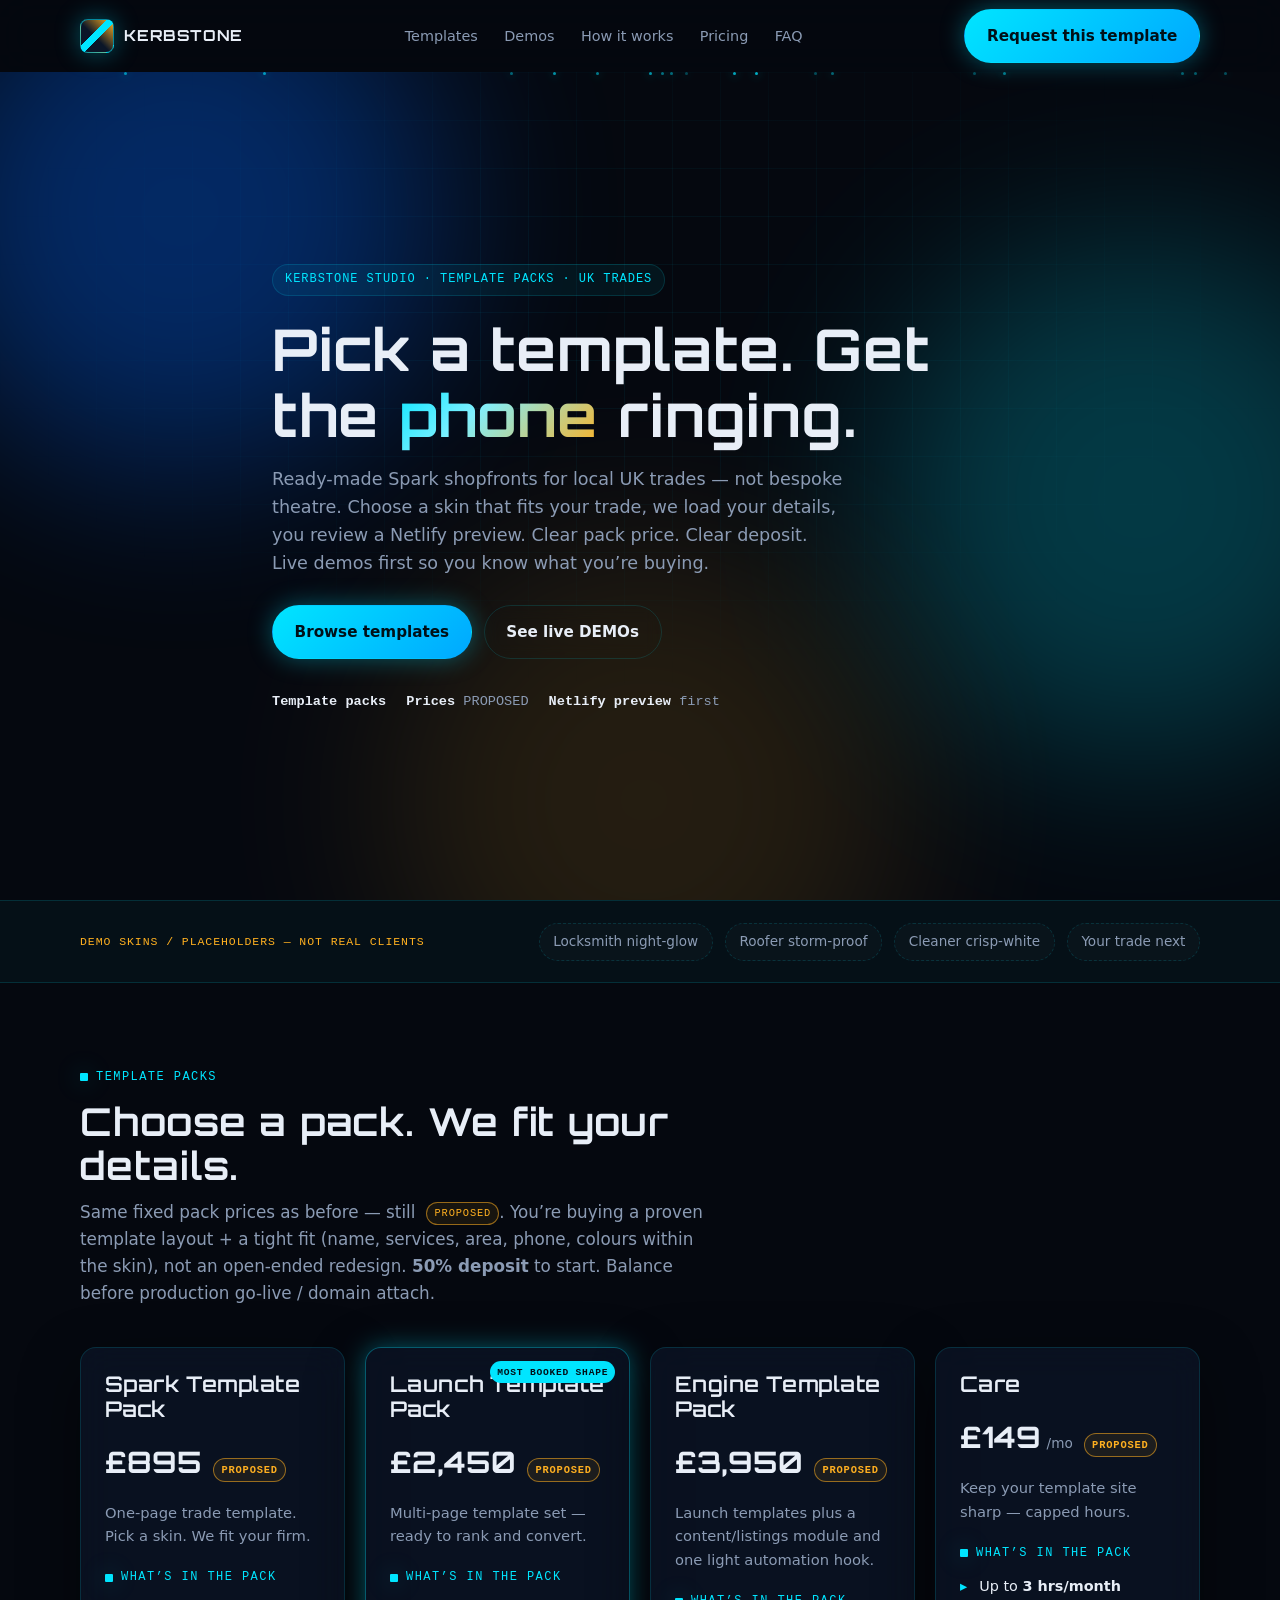
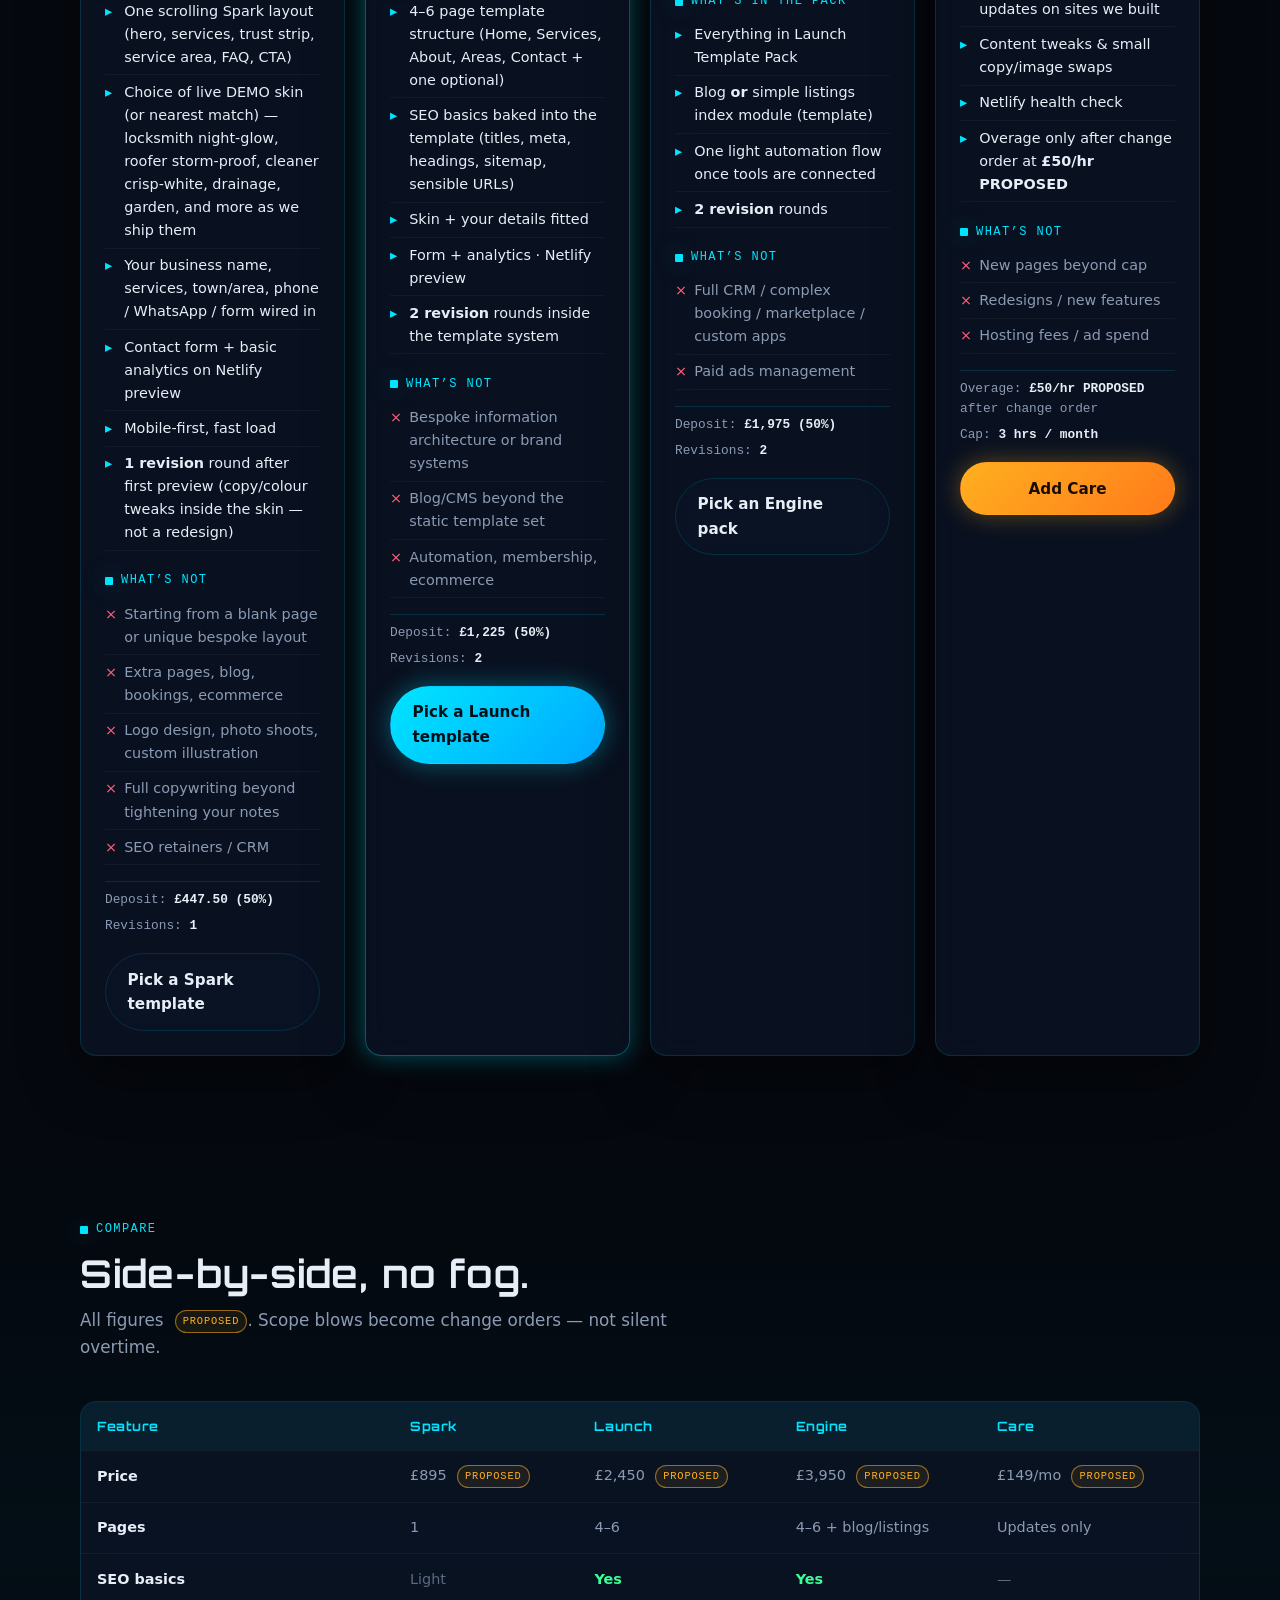
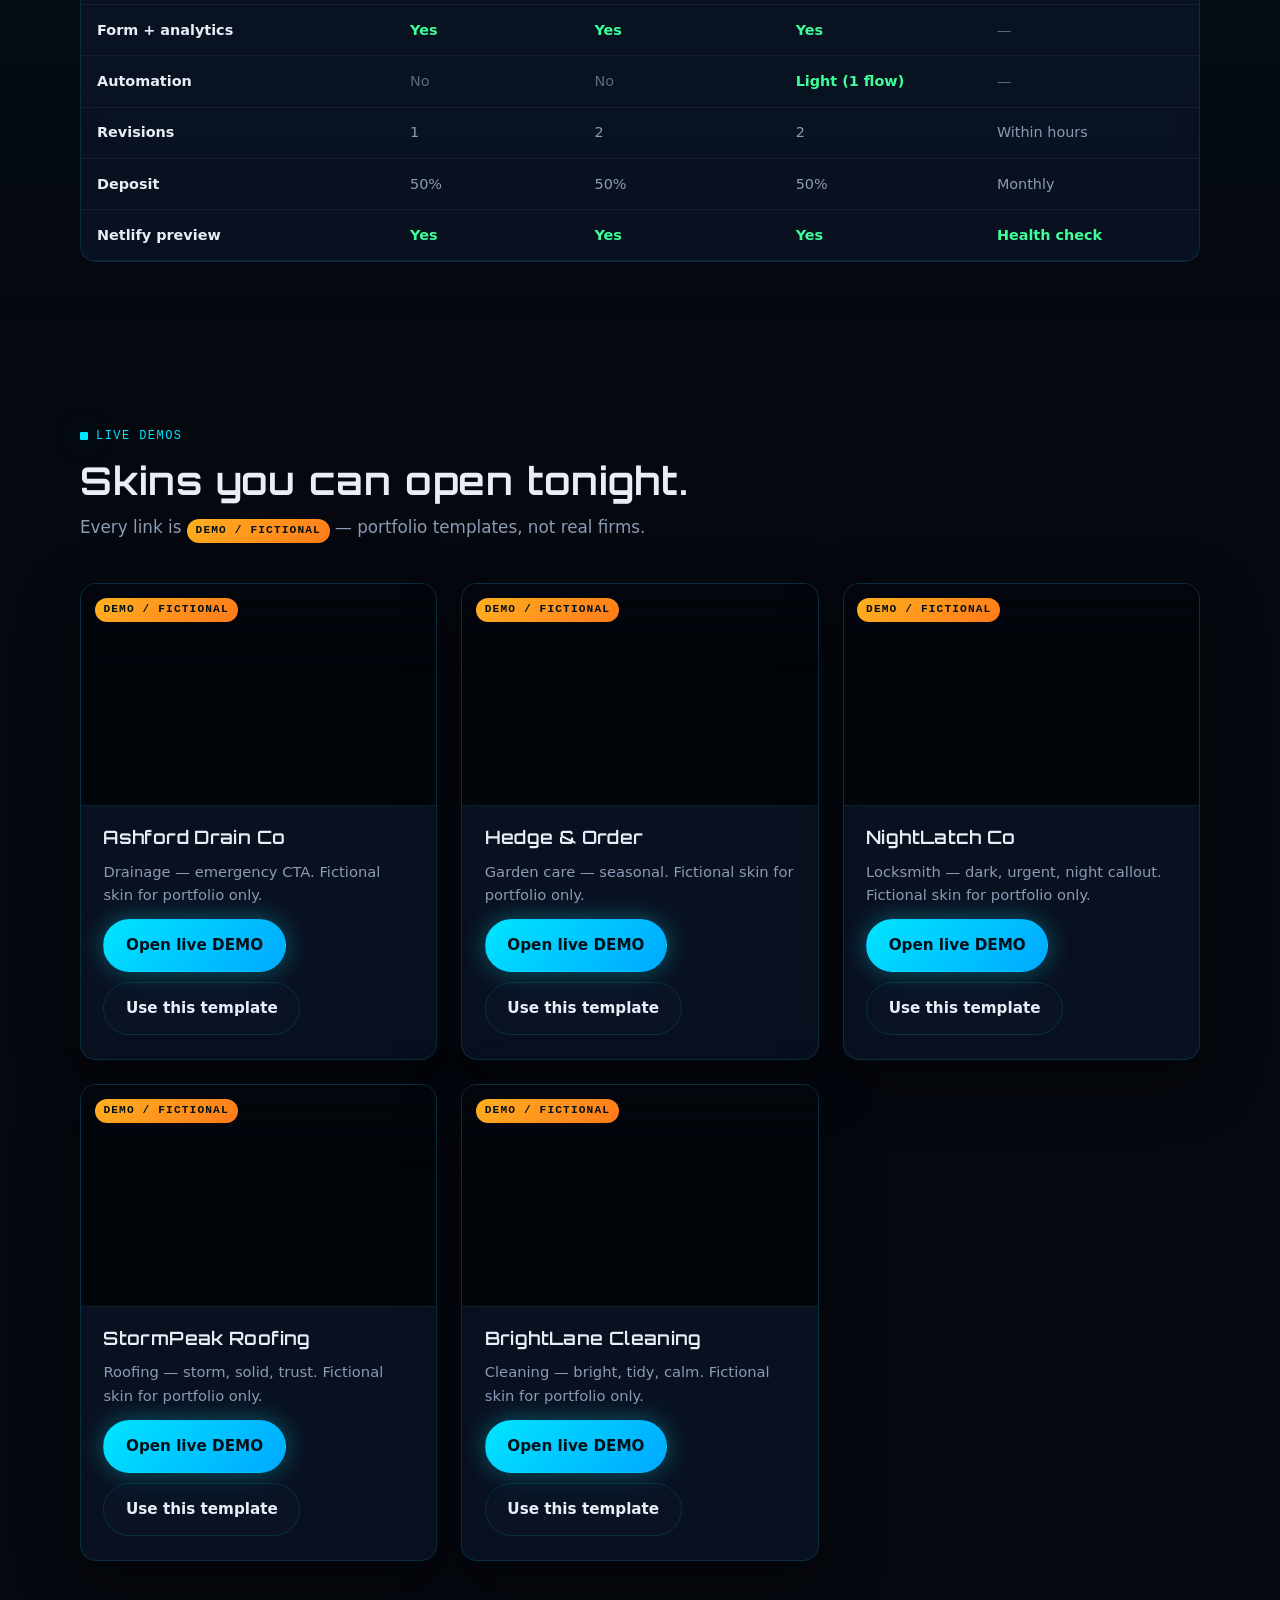
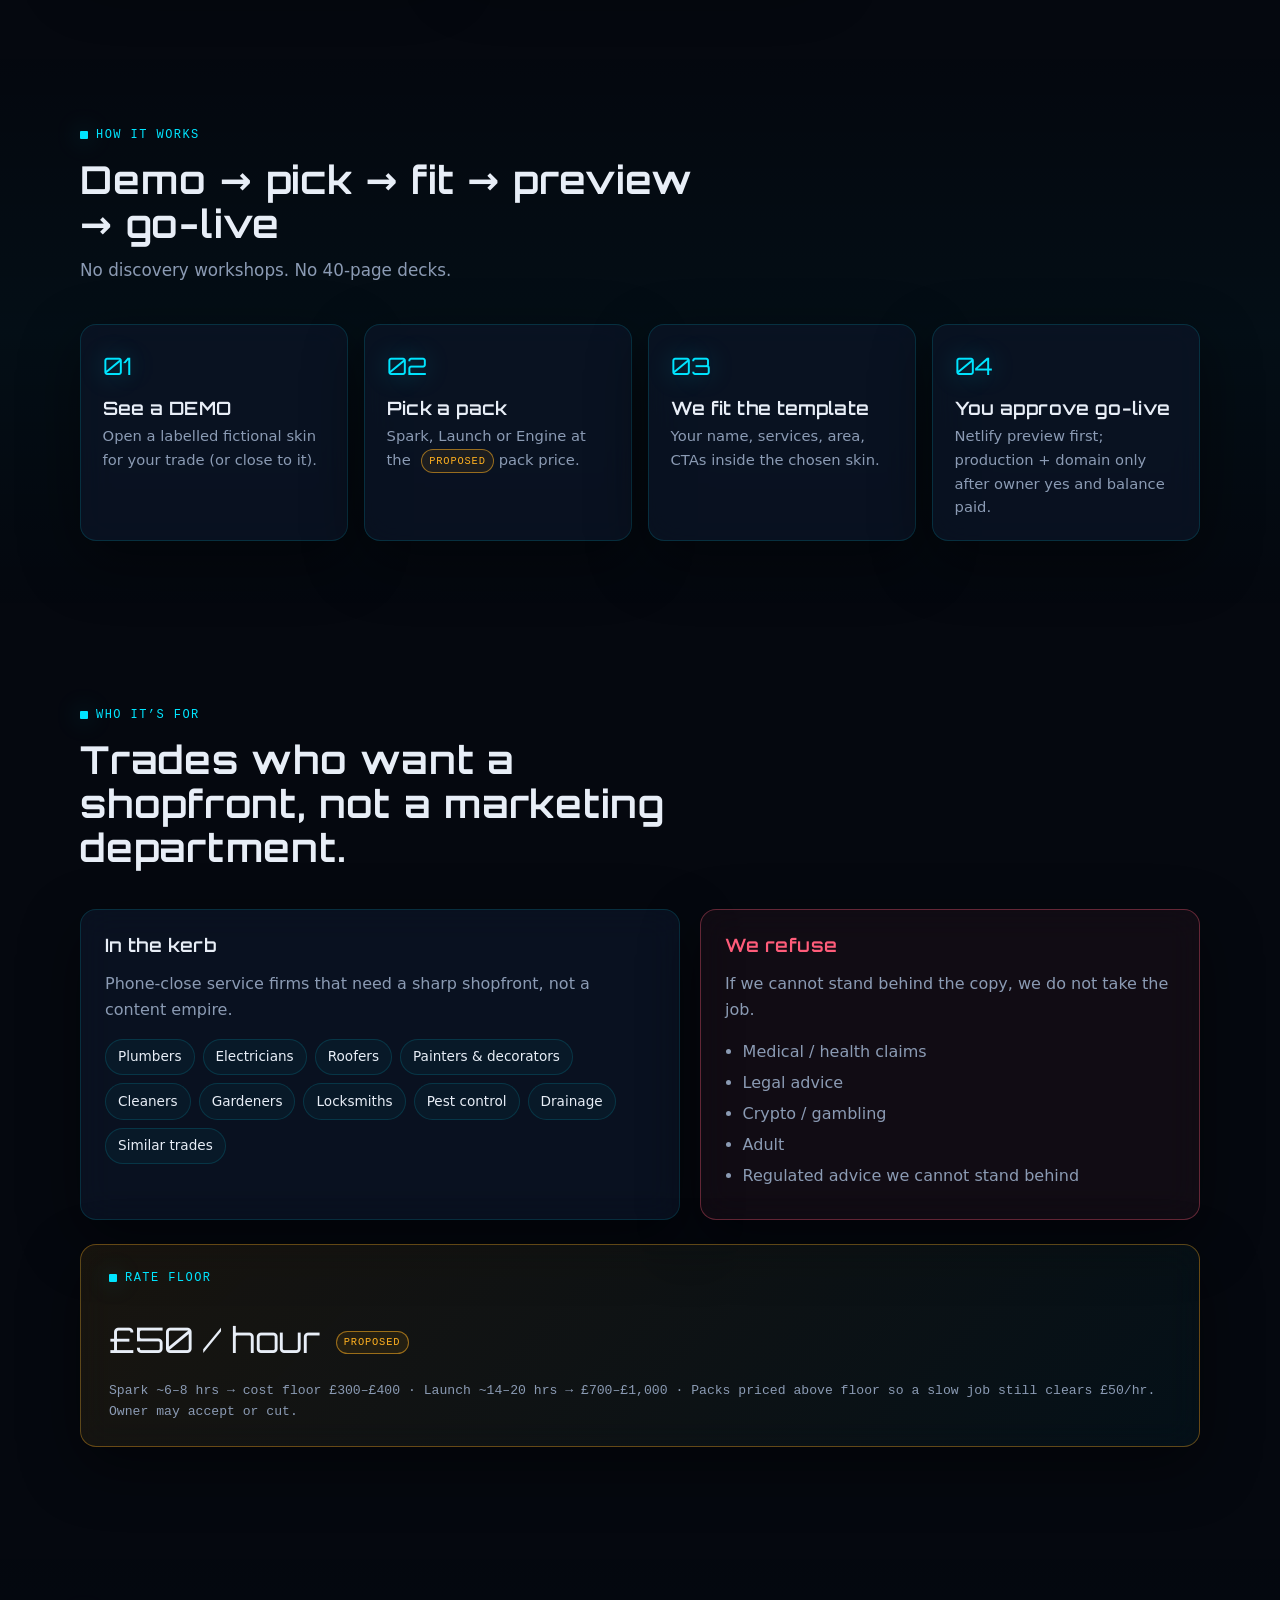
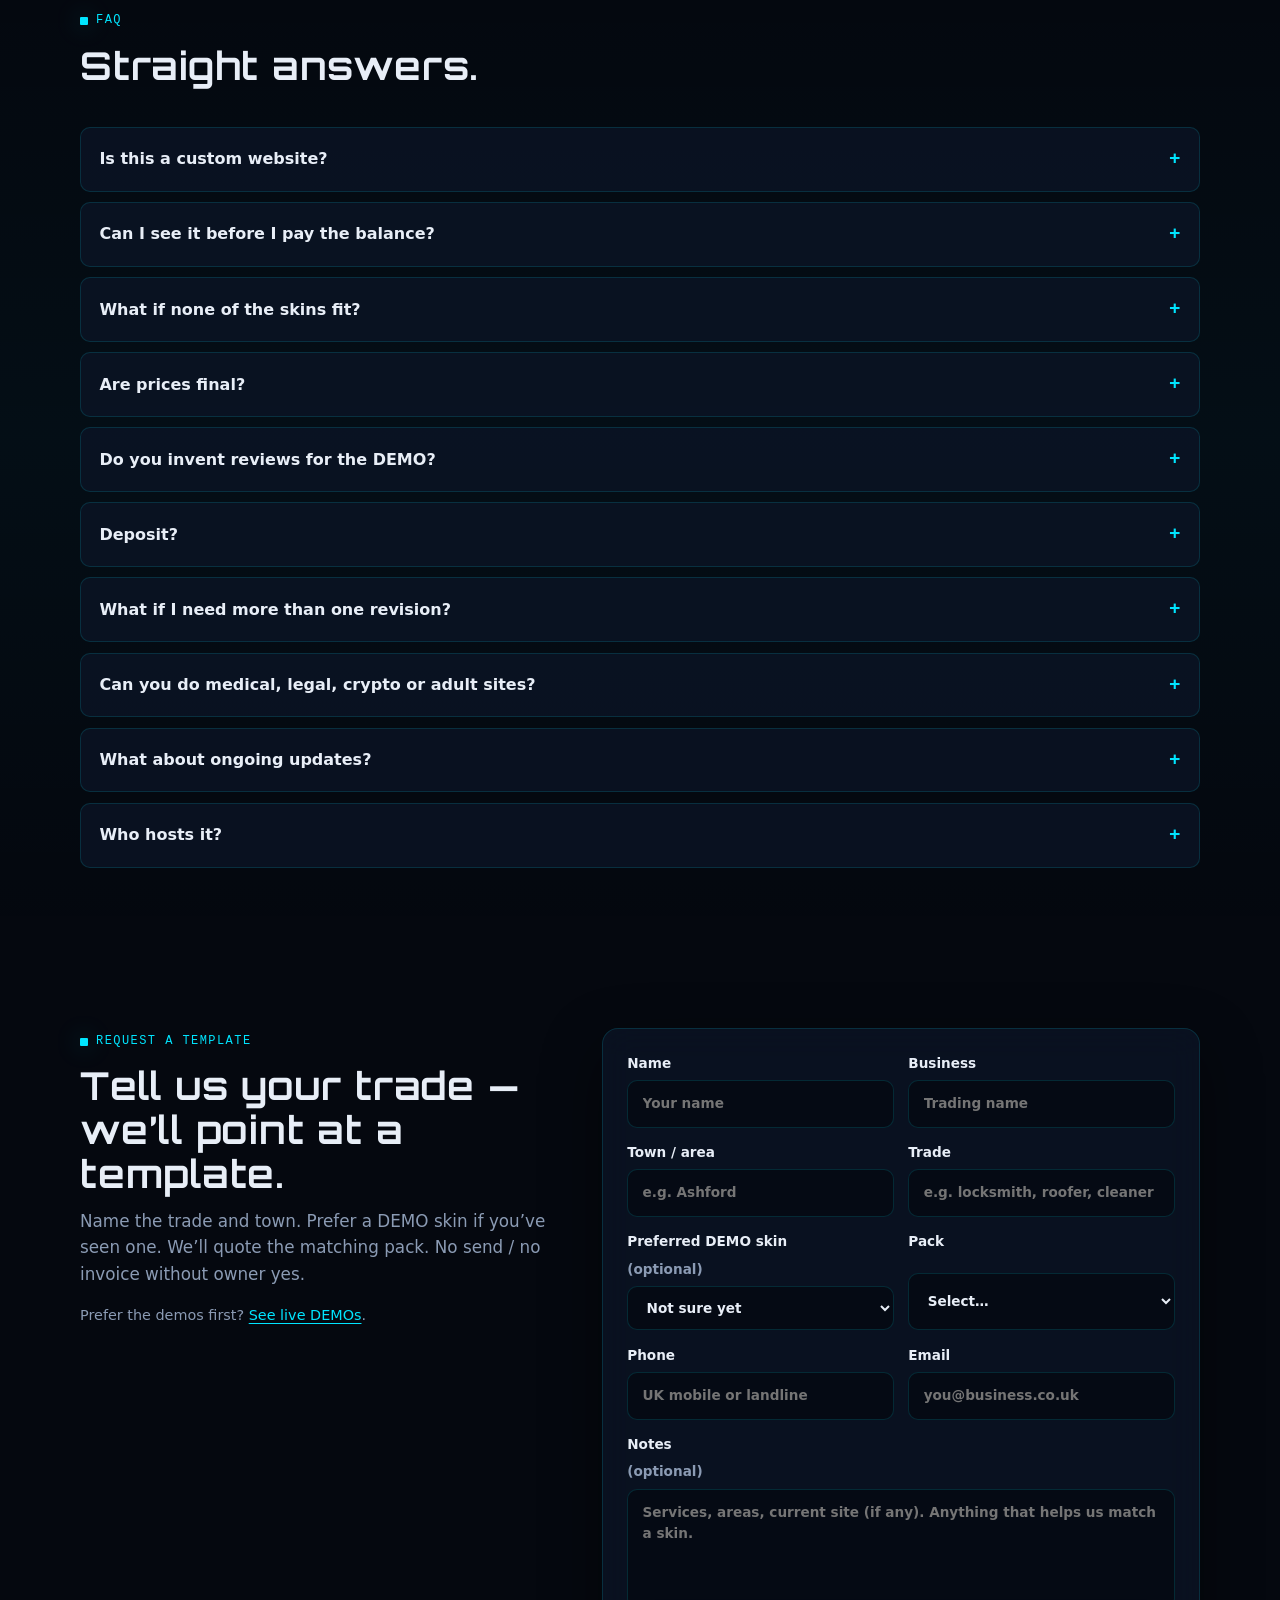
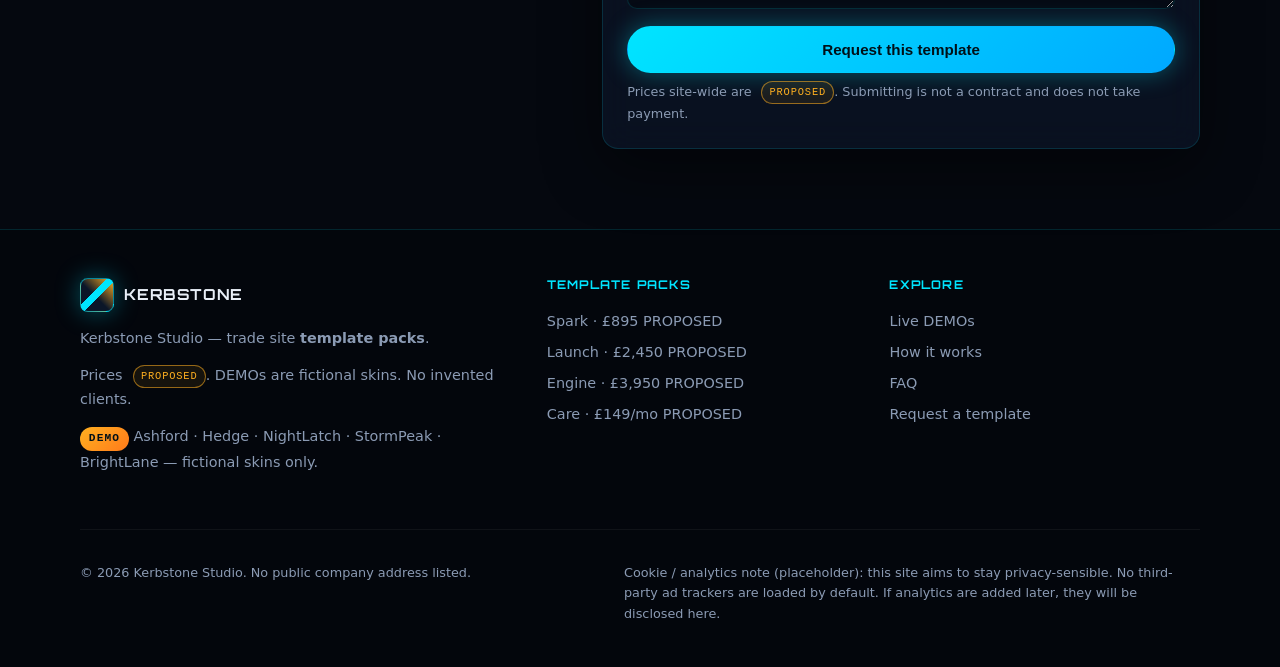
==== commit fda2dfbd: "Wire NightLatch, StormPeak and BrightLane DEMO cards Replace shipping placeholders with live *.netli" ====
--- a/index.html
+++ b/index.html
@@ -344,53 +344,50 @@
               </div>
             </div>
           </article>
-          <article class="glass demo-card demo-card--shipping reveal">
-            <div class="demo-frame-wrap demo-placeholder" data-skin="night-glow">
-              <div class="demo-placeholder-inner">
+          <article class="glass demo-card reveal">
+            <div class="demo-frame-wrap">
+              <iframe title="NightLatch Co demo preview" loading="lazy" src="https://kerbstone-demo-nightlatch.netlify.app" tabindex="-1"></iframe>
+              <div class="demo-overlay">
                 <span class="demo-badge">DEMO / fictional</span>
-                <p class="demo-placeholder-label">NightLatch</p>
-                <p class="demo-shipping">Shipping tonight</p>
               </div>
             </div>
             <div class="demo-body">
-              <h3>NightLatch</h3>
-              <p>Locksmith — dark, urgent, night callout. DEMO skin / placeholder.</p>
+              <h3>NightLatch Co</h3>
+              <p>Locksmith — dark, urgent, night callout. Fictional skin for portfolio only.</p>
               <div class="demo-actions">
-                <span class="btn btn-ghost btn-disabled" aria-disabled="true">Shipping tonight</span>
+                <a class="btn btn-primary" href="https://kerbstone-demo-nightlatch.netlify.app" target="_blank" rel="noopener noreferrer">Open live DEMO</a>
                 <a class="btn btn-ghost" href="#contact" data-pkg="Spark" data-skin="NightLatch (locksmith night-glow)">Use this template</a>
               </div>
             </div>
           </article>
-          <article class="glass demo-card demo-card--shipping reveal">
-            <div class="demo-frame-wrap demo-placeholder" data-skin="storm-proof">
-              <div class="demo-placeholder-inner">
+          <article class="glass demo-card reveal">
+            <div class="demo-frame-wrap">
+              <iframe title="StormPeak Roofing demo preview" loading="lazy" src="https://kerbstone-demo-stormpeak.netlify.app" tabindex="-1"></iframe>
+              <div class="demo-overlay">
                 <span class="demo-badge">DEMO / fictional</span>
-                <p class="demo-placeholder-label">StormPeak</p>
-                <p class="demo-shipping">Shipping tonight</p>
               </div>
             </div>
             <div class="demo-body">
-              <h3>StormPeak</h3>
-              <p>Roofing — storm, solid, trust. DEMO skin / placeholder.</p>
+              <h3>StormPeak Roofing</h3>
+              <p>Roofing — storm, solid, trust. Fictional skin for portfolio only.</p>
               <div class="demo-actions">
-                <span class="btn btn-ghost btn-disabled" aria-disabled="true">Shipping tonight</span>
+                <a class="btn btn-primary" href="https://kerbstone-demo-stormpeak.netlify.app" target="_blank" rel="noopener noreferrer">Open live DEMO</a>
                 <a class="btn btn-ghost" href="#contact" data-pkg="Spark" data-skin="StormPeak (roofer storm-proof)">Use this template</a>
               </div>
             </div>
           </article>
-          <article class="glass demo-card demo-card--shipping reveal">
-            <div class="demo-frame-wrap demo-placeholder" data-skin="crisp-white">
-              <div class="demo-placeholder-inner">
+          <article class="glass demo-card reveal">
+            <div class="demo-frame-wrap">
+              <iframe title="BrightLane Cleaning demo preview" loading="lazy" src="https://kerbstone-demo-brightlane.netlify.app" tabindex="-1"></iframe>
+              <div class="demo-overlay">
                 <span class="demo-badge">DEMO / fictional</span>
-                <p class="demo-placeholder-label">BrightLane</p>
-                <p class="demo-shipping">Shipping tonight</p>
               </div>
             </div>
             <div class="demo-body">
-              <h3>BrightLane</h3>
-              <p>Cleaning — bright, tidy, calm. DEMO skin / placeholder.</p>
+              <h3>BrightLane Cleaning</h3>
+              <p>Cleaning — bright, tidy, calm. Fictional skin for portfolio only.</p>
               <div class="demo-actions">
-                <span class="btn btn-ghost btn-disabled" aria-disabled="true">Shipping tonight</span>
+                <a class="btn btn-primary" href="https://kerbstone-demo-brightlane.netlify.app" target="_blank" rel="noopener noreferrer">Open live DEMO</a>
                 <a class="btn btn-ghost" href="#contact" data-pkg="Spark" data-skin="BrightLane (cleaner crisp-white)">Use this template</a>
               </div>
             </div>
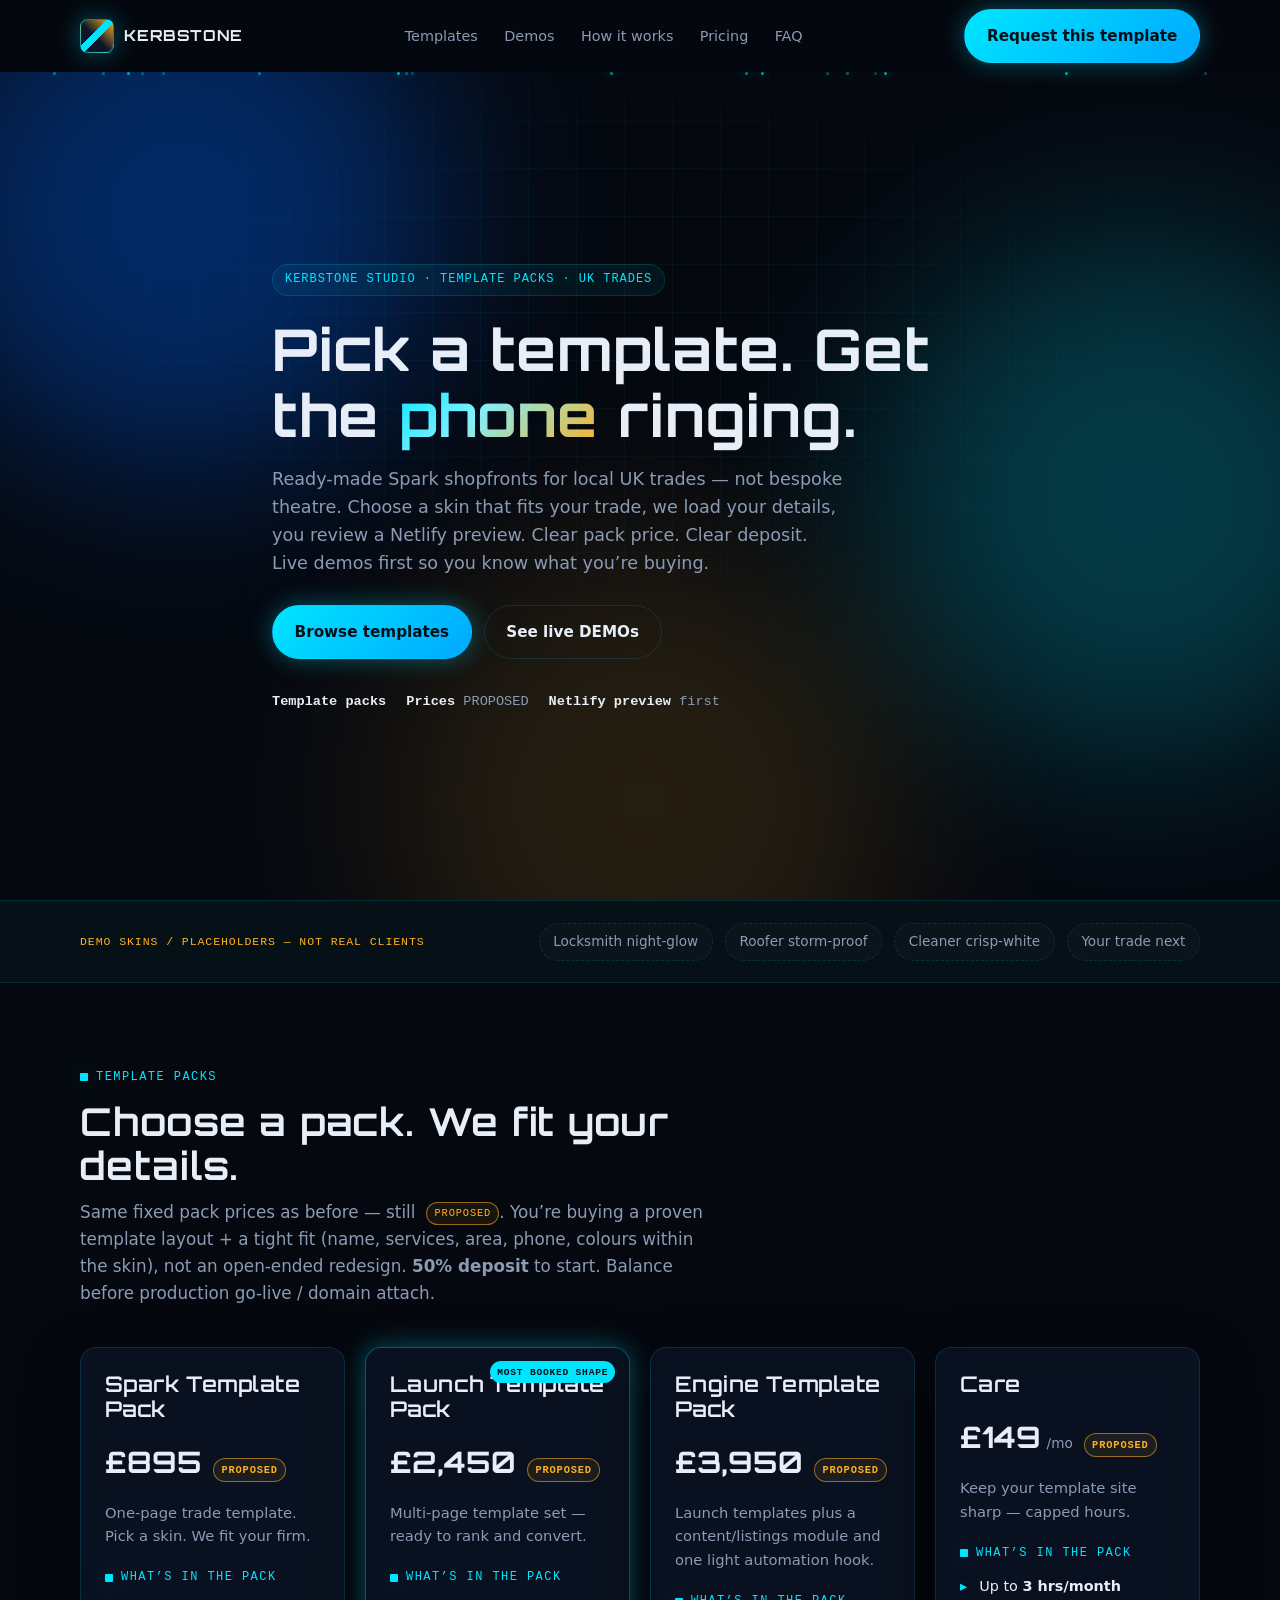
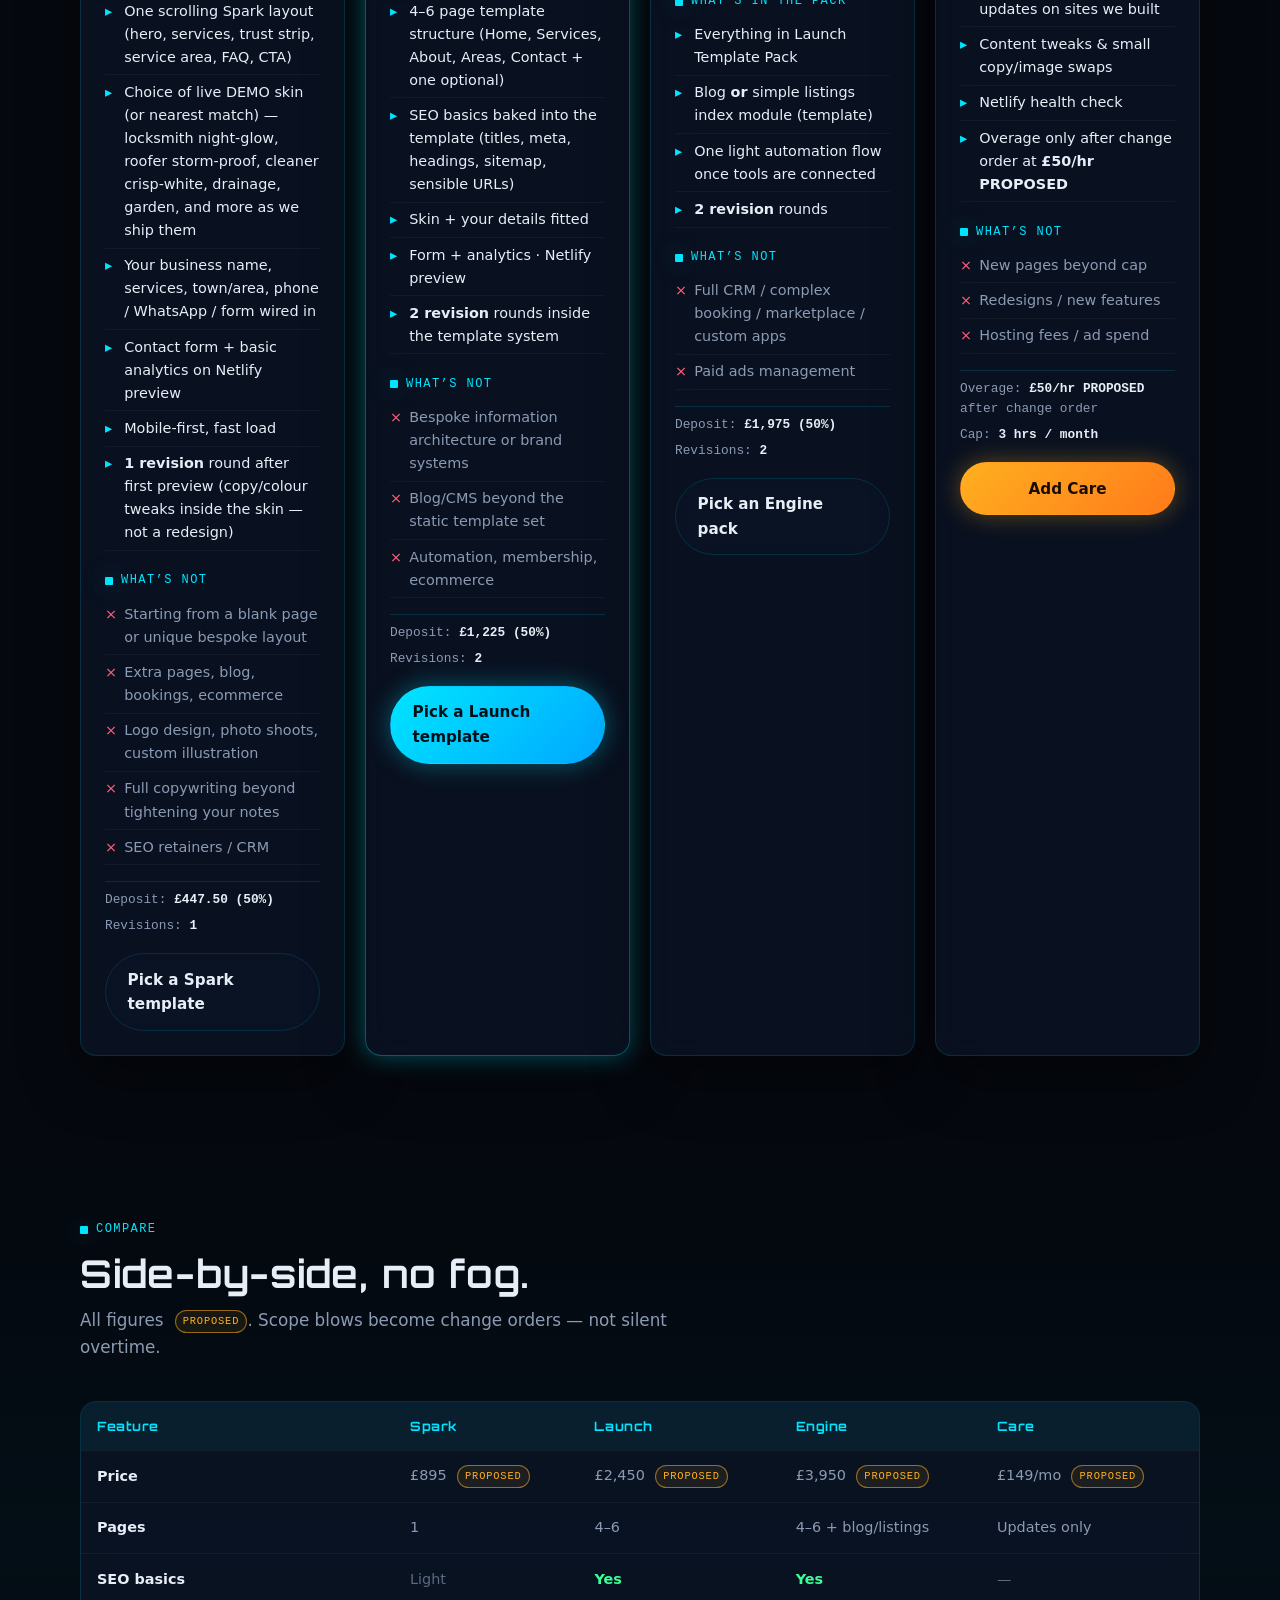
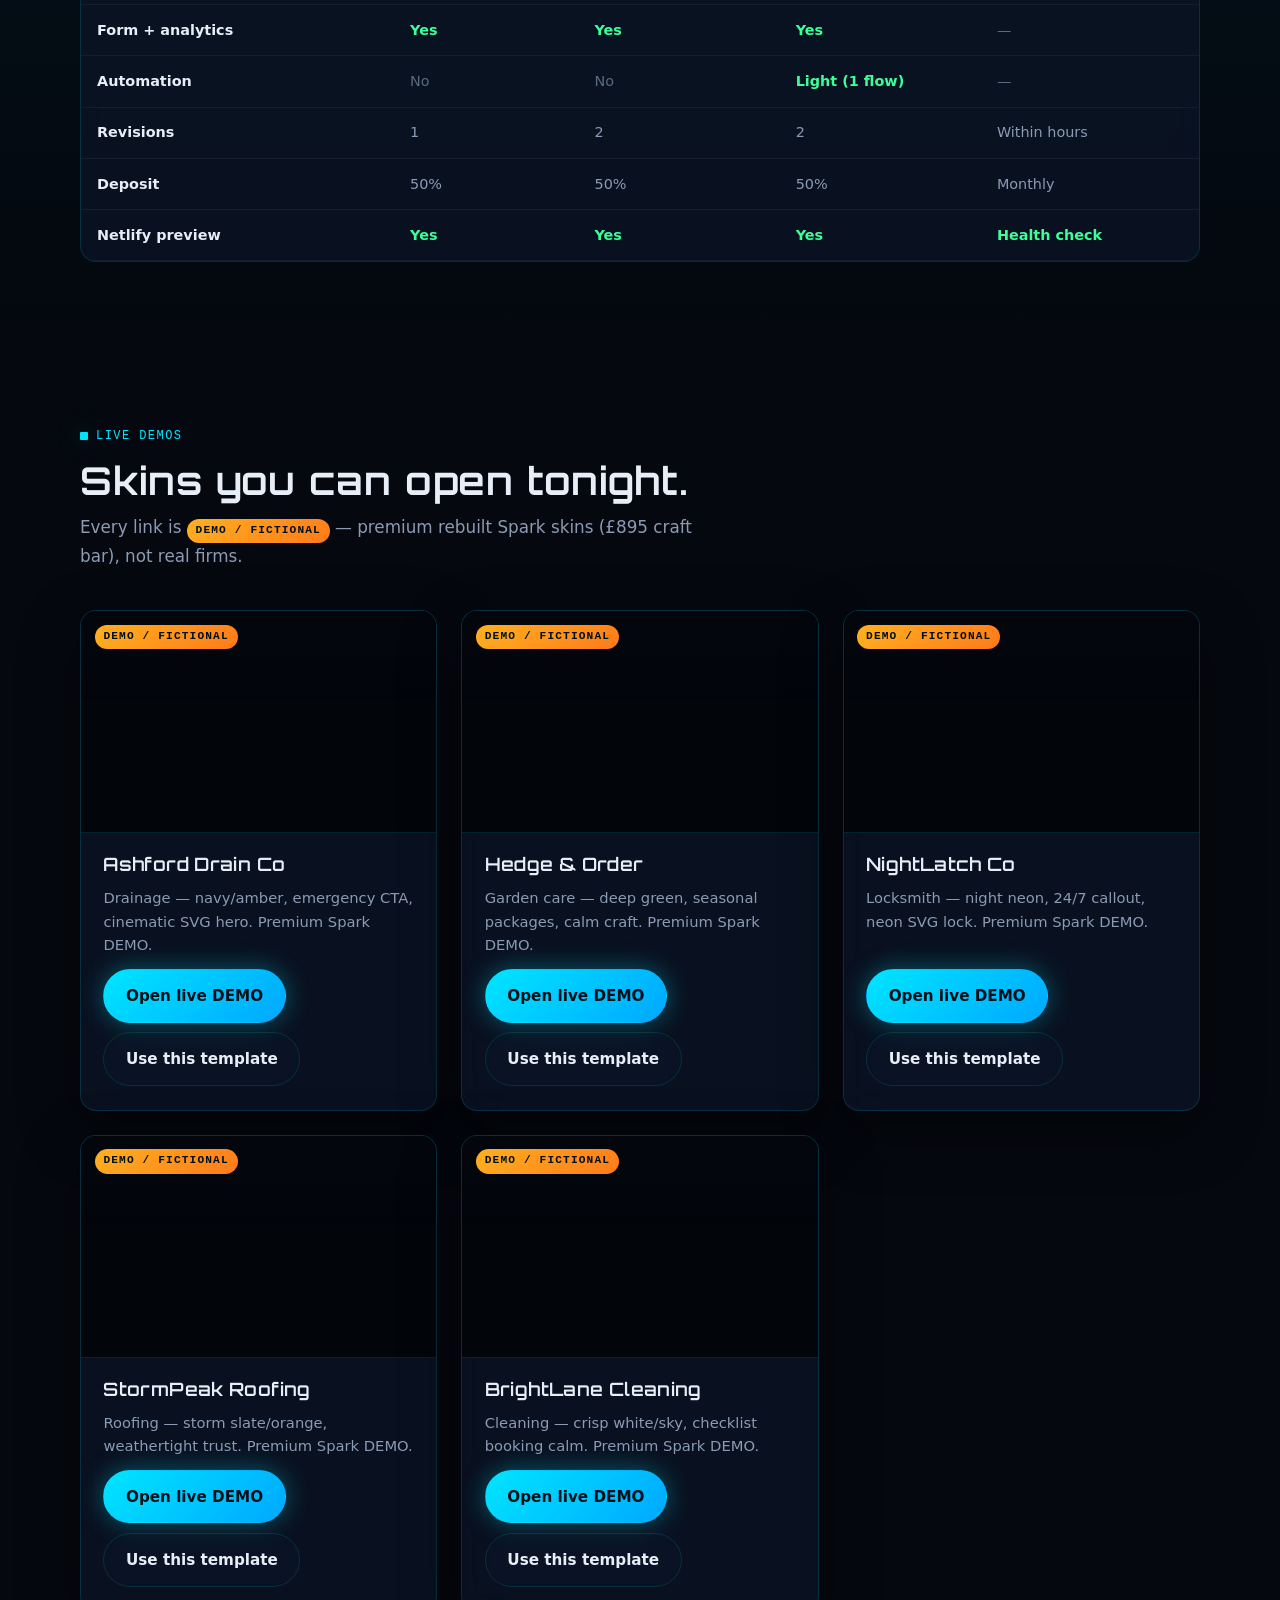
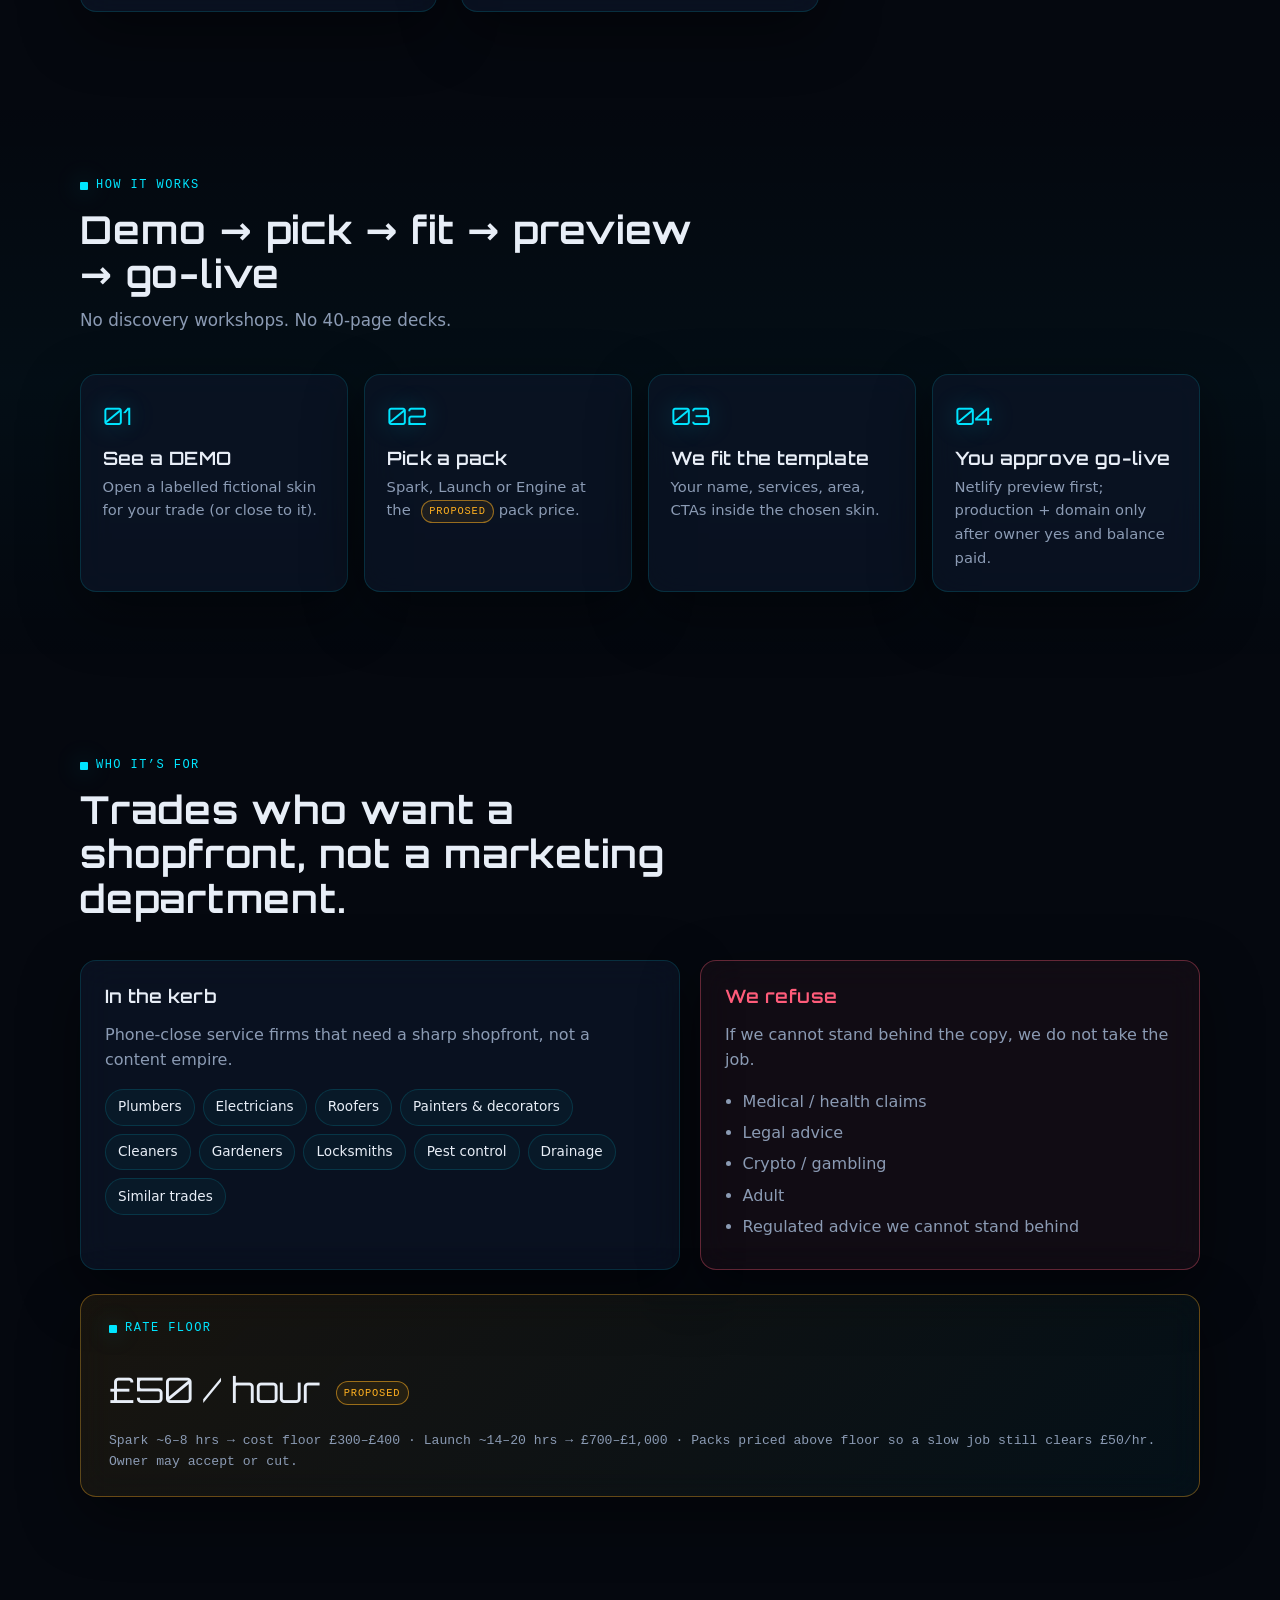
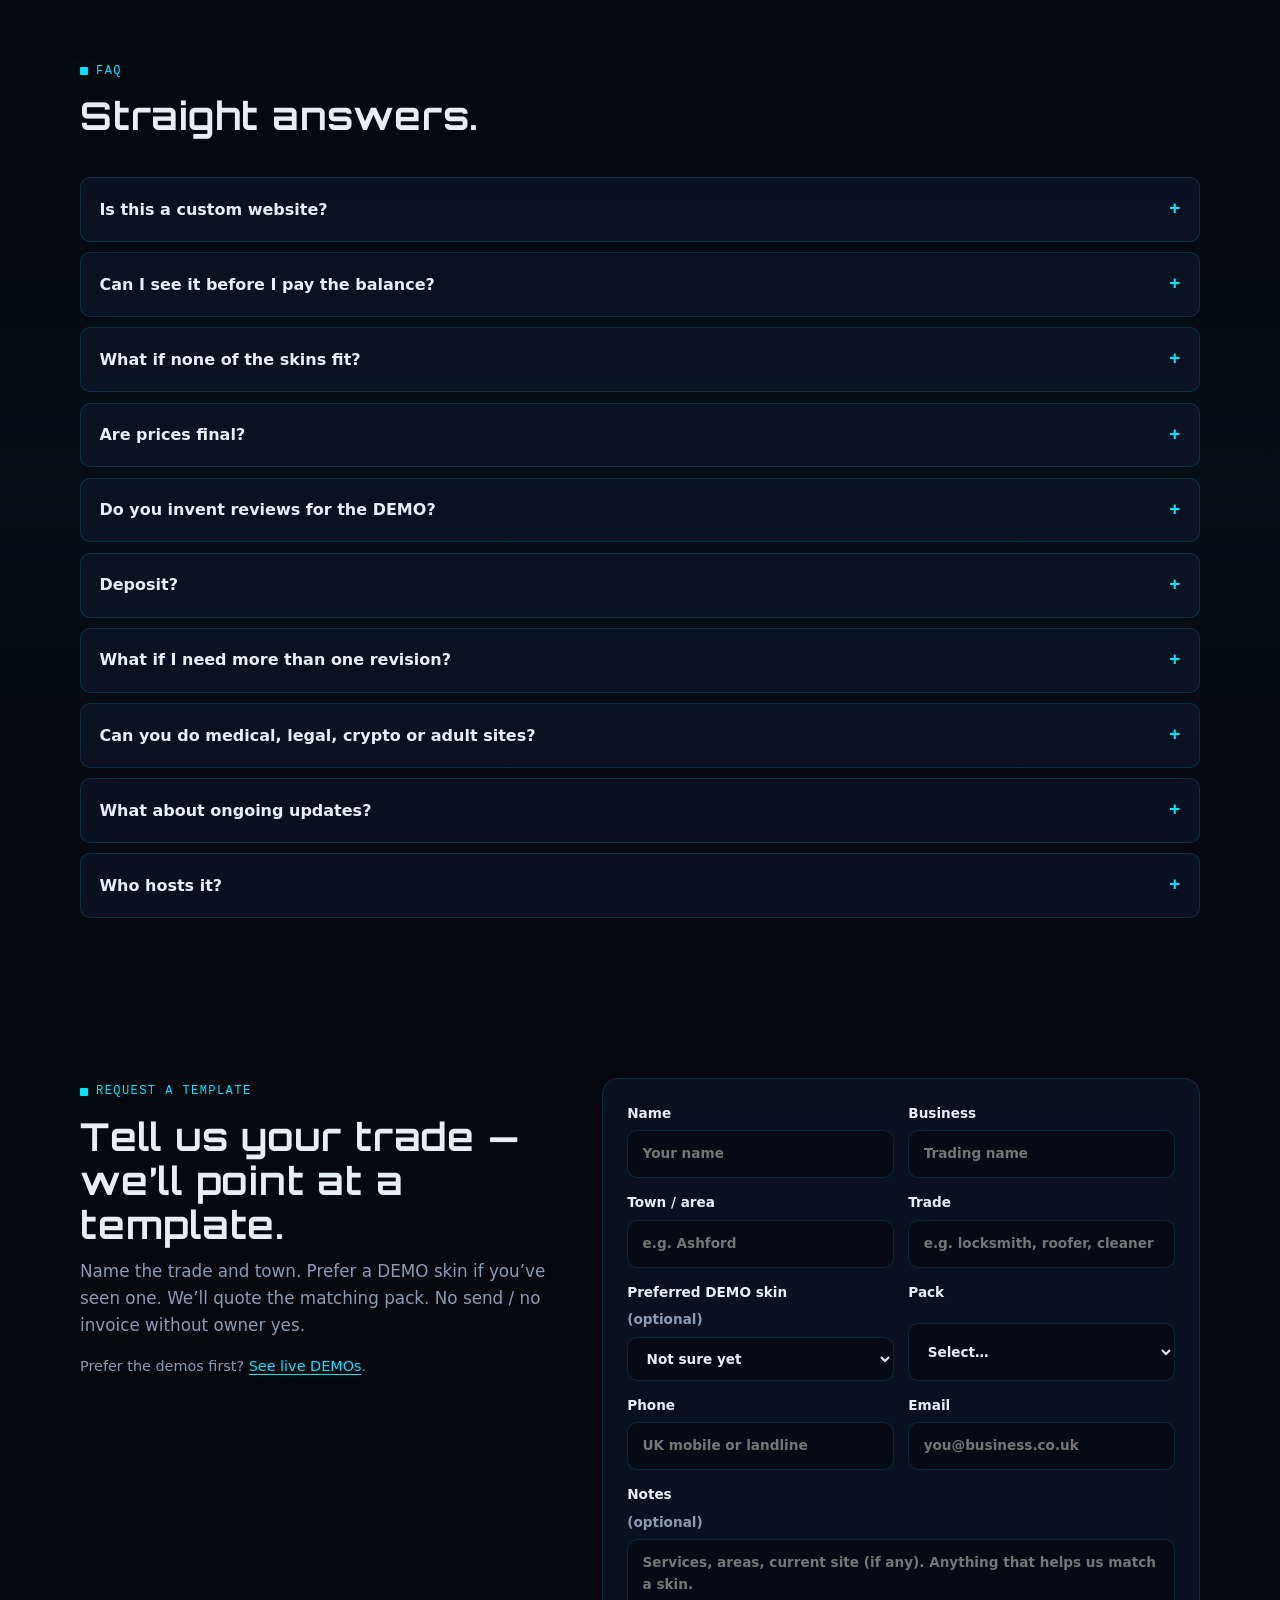
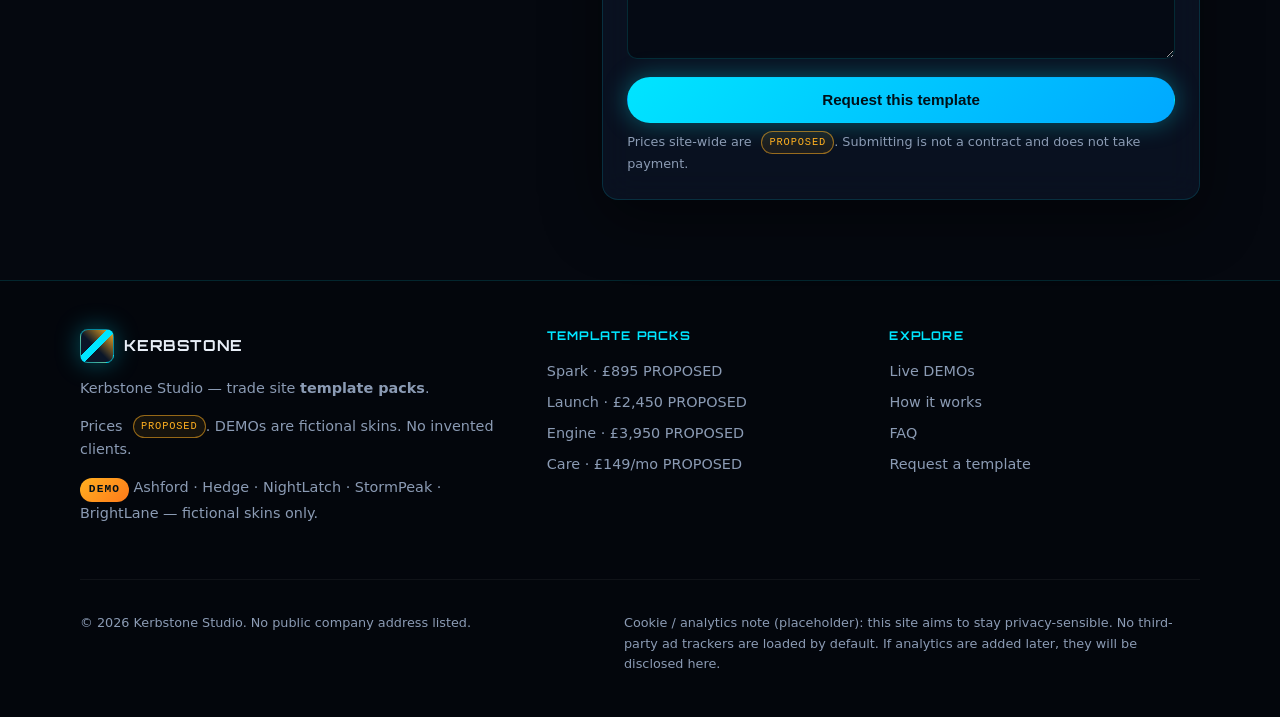
==== commit 7c22e934: "Refresh DEMO card copy after premium Spark rebuilds" ====
--- a/index.html
+++ b/index.html
@@ -309,7 +309,7 @@
         <div class="section-head reveal">
           <p class="eyebrow">Live DEMOs</p>
           <h2 id="demos-title">Skins you can open tonight.</h2>
-          <p class="lead">Every link is <span class="demo-badge">DEMO / fictional</span> — portfolio templates, not real firms.</p>
+          <p class="lead">Every link is <span class="demo-badge">DEMO / fictional</span> — premium rebuilt Spark skins (£895 craft bar), not real firms.</p>
         </div>
         <div class="demo-grid">
           <article class="glass demo-card reveal">
@@ -321,7 +321,7 @@
             </div>
             <div class="demo-body">
               <h3>Ashford Drain Co</h3>
-              <p>Drainage — emergency CTA. Fictional skin for portfolio only.</p>
+              <p>Drainage — navy/amber, emergency CTA, cinematic SVG hero. Premium Spark DEMO.</p>
               <div class="demo-actions">
                 <a class="btn btn-primary" href="https://kerbstone-demo-ashford-drain.netlify.app" target="_blank" rel="noopener noreferrer">Open live DEMO</a>
                 <a class="btn btn-ghost" href="#contact" data-pkg="Spark" data-skin="Ashford Drain Co">Use this template</a>
@@ -337,7 +337,7 @@
             </div>
             <div class="demo-body">
               <h3>Hedge &amp; Order</h3>
-              <p>Garden care — seasonal. Fictional skin for portfolio only.</p>
+              <p>Garden care — deep green, seasonal packages, calm craft. Premium Spark DEMO.</p>
               <div class="demo-actions">
                 <a class="btn btn-primary" href="https://kerbstone-demo-hedge-order.netlify.app" target="_blank" rel="noopener noreferrer">Open live DEMO</a>
                 <a class="btn btn-ghost" href="#contact" data-pkg="Spark" data-skin="Hedge &amp; Order">Use this template</a>
@@ -353,7 +353,7 @@
             </div>
             <div class="demo-body">
               <h3>NightLatch Co</h3>
-              <p>Locksmith — dark, urgent, night callout. Fictional skin for portfolio only.</p>
+              <p>Locksmith — night neon, 24/7 callout, neon SVG lock. Premium Spark DEMO.</p>
               <div class="demo-actions">
                 <a class="btn btn-primary" href="https://kerbstone-demo-nightlatch.netlify.app" target="_blank" rel="noopener noreferrer">Open live DEMO</a>
                 <a class="btn btn-ghost" href="#contact" data-pkg="Spark" data-skin="NightLatch (locksmith night-glow)">Use this template</a>
@@ -369,7 +369,7 @@
             </div>
             <div class="demo-body">
               <h3>StormPeak Roofing</h3>
-              <p>Roofing — storm, solid, trust. Fictional skin for portfolio only.</p>
+              <p>Roofing — storm slate/orange, weathertight trust. Premium Spark DEMO.</p>
               <div class="demo-actions">
                 <a class="btn btn-primary" href="https://kerbstone-demo-stormpeak.netlify.app" target="_blank" rel="noopener noreferrer">Open live DEMO</a>
                 <a class="btn btn-ghost" href="#contact" data-pkg="Spark" data-skin="StormPeak (roofer storm-proof)">Use this template</a>
@@ -385,7 +385,7 @@
             </div>
             <div class="demo-body">
               <h3>BrightLane Cleaning</h3>
-              <p>Cleaning — bright, tidy, calm. Fictional skin for portfolio only.</p>
+              <p>Cleaning — crisp white/sky, checklist booking calm. Premium Spark DEMO.</p>
               <div class="demo-actions">
                 <a class="btn btn-primary" href="https://kerbstone-demo-brightlane.netlify.app" target="_blank" rel="noopener noreferrer">Open live DEMO</a>
                 <a class="btn btn-ghost" href="#contact" data-pkg="Spark" data-skin="BrightLane (cleaner crisp-white)">Use this template</a>
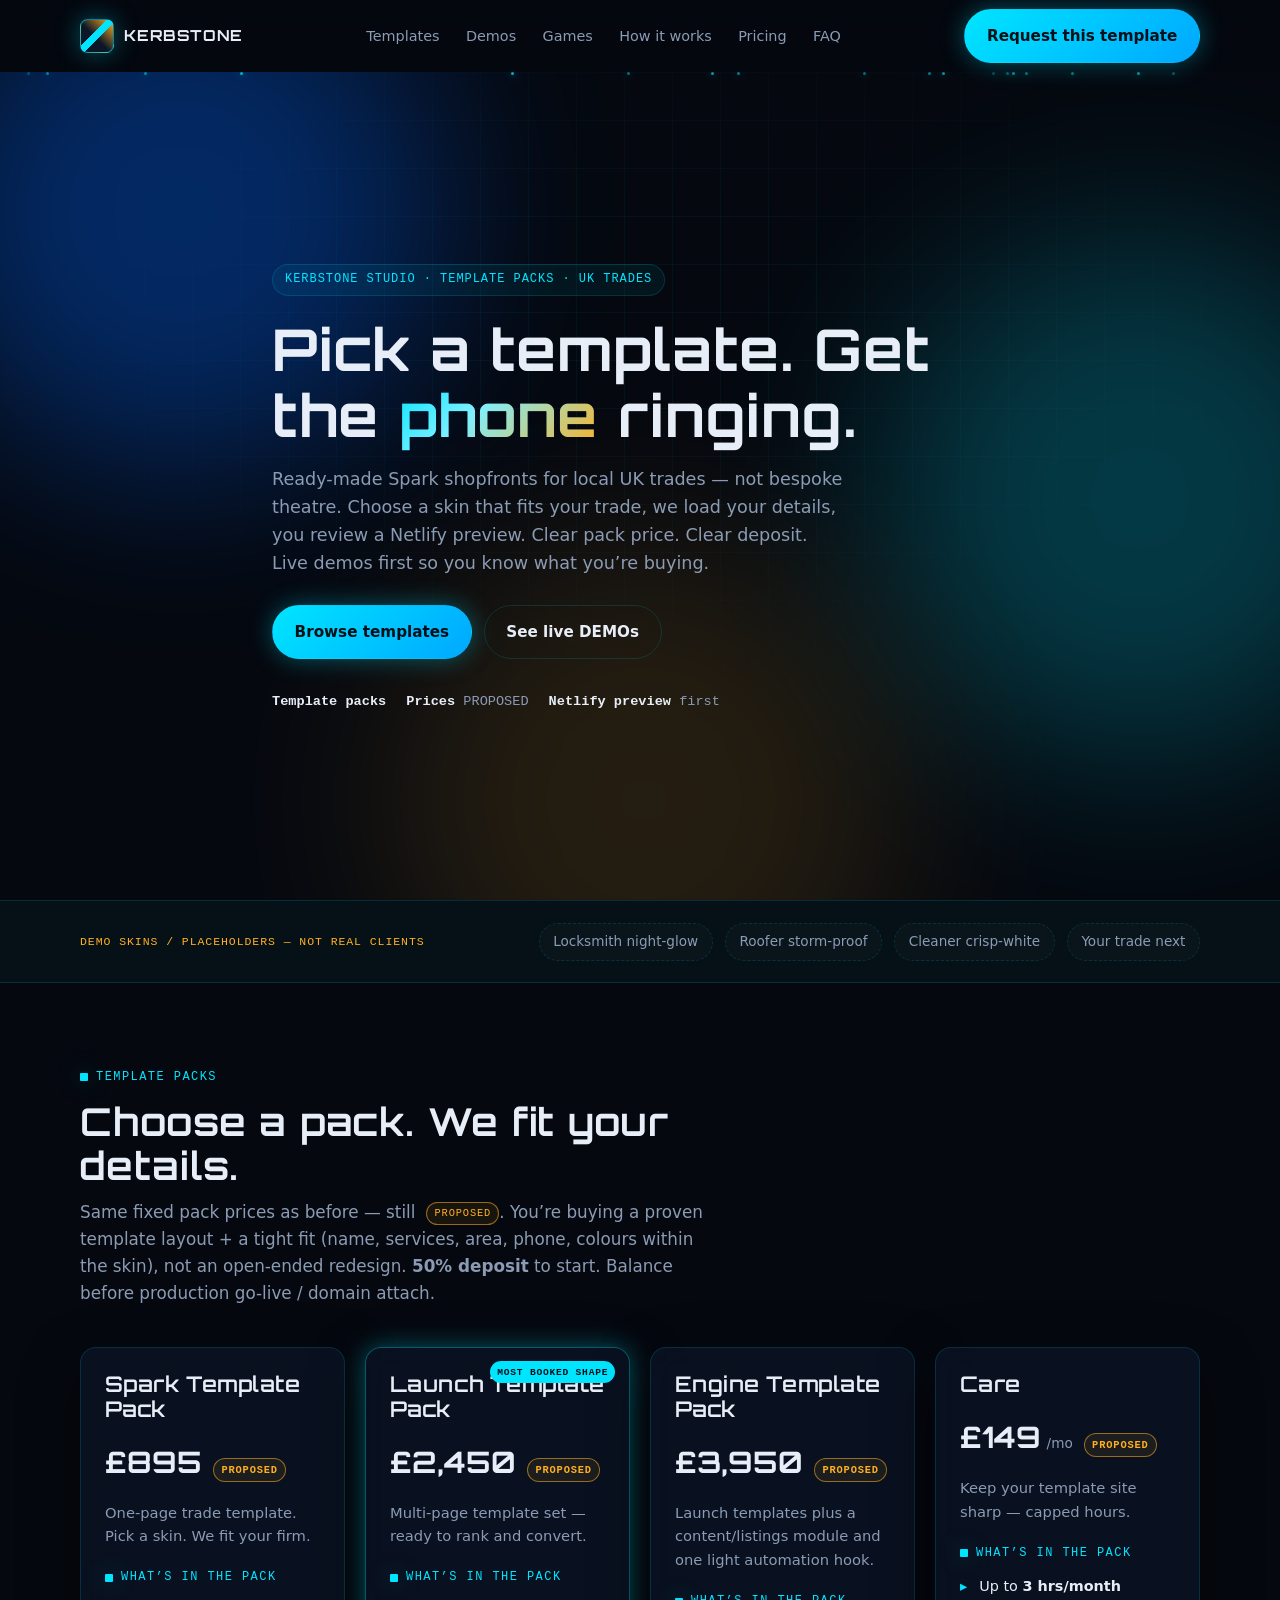
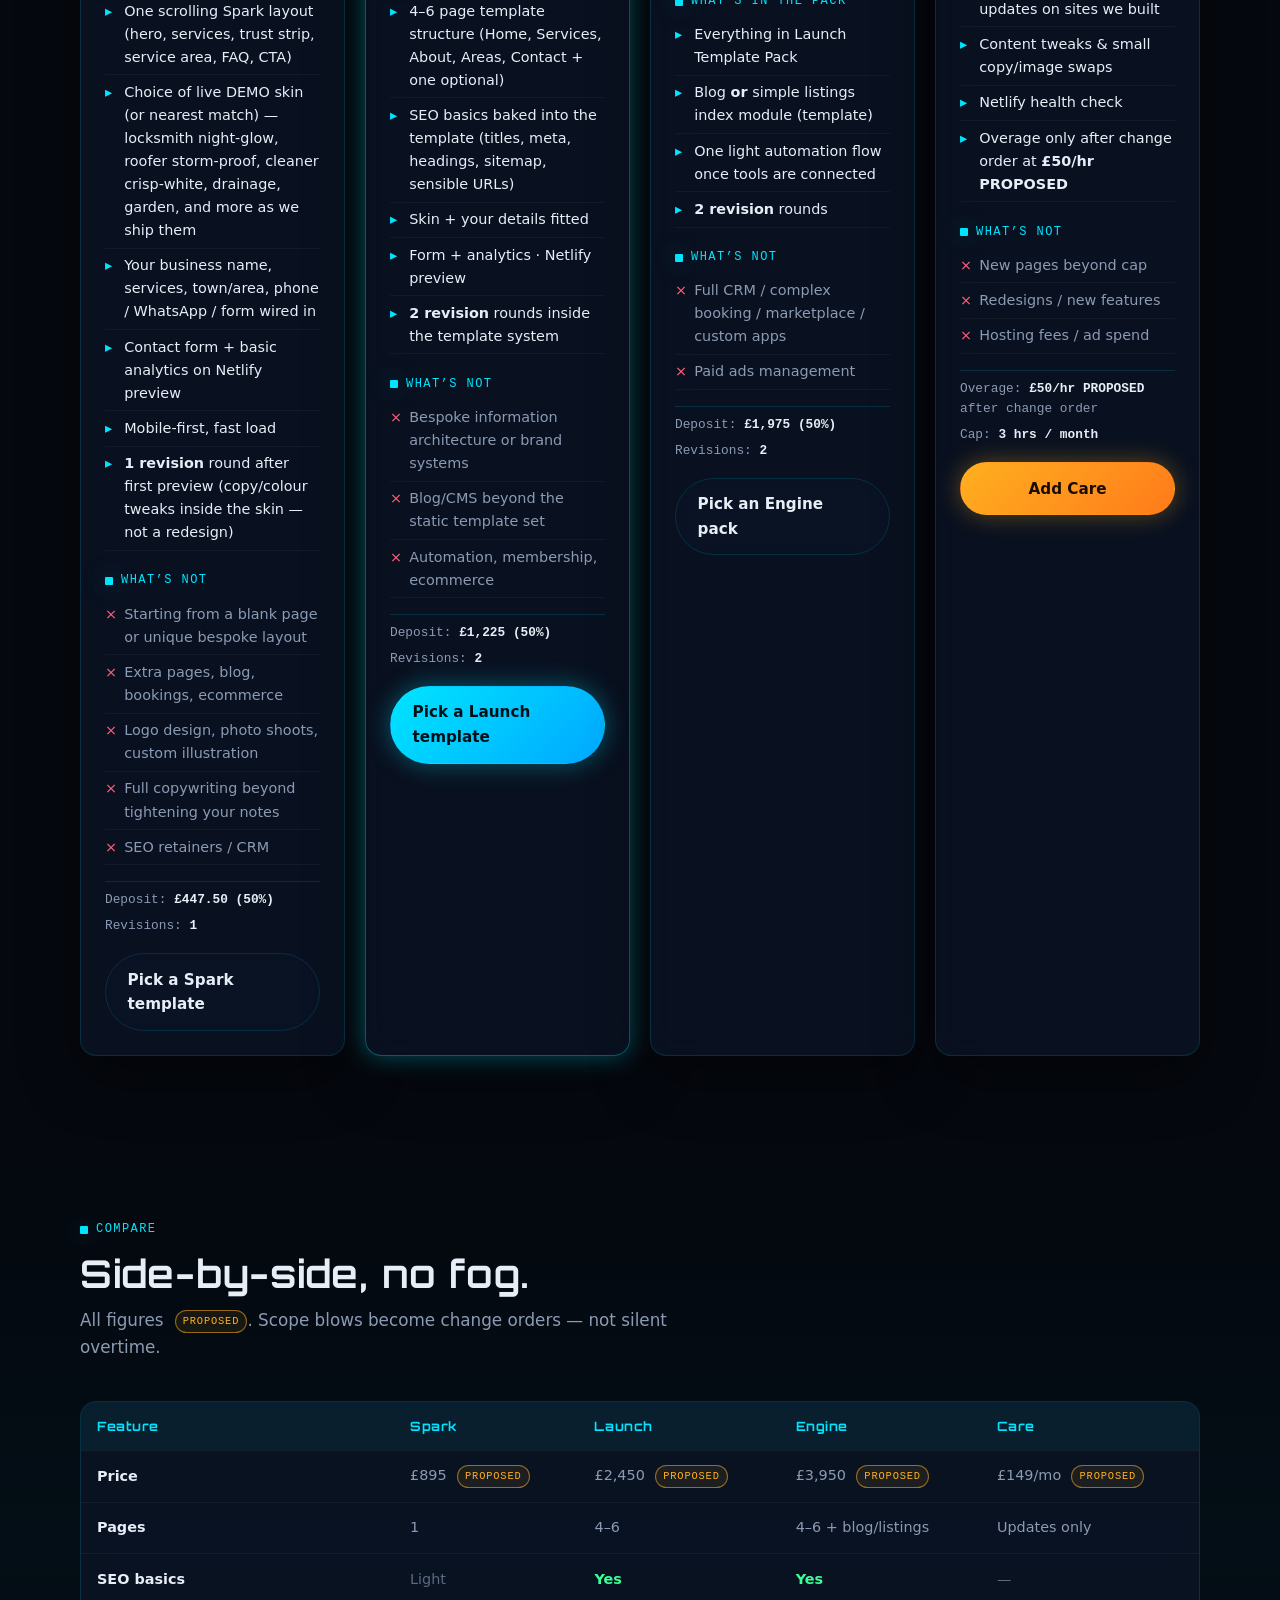
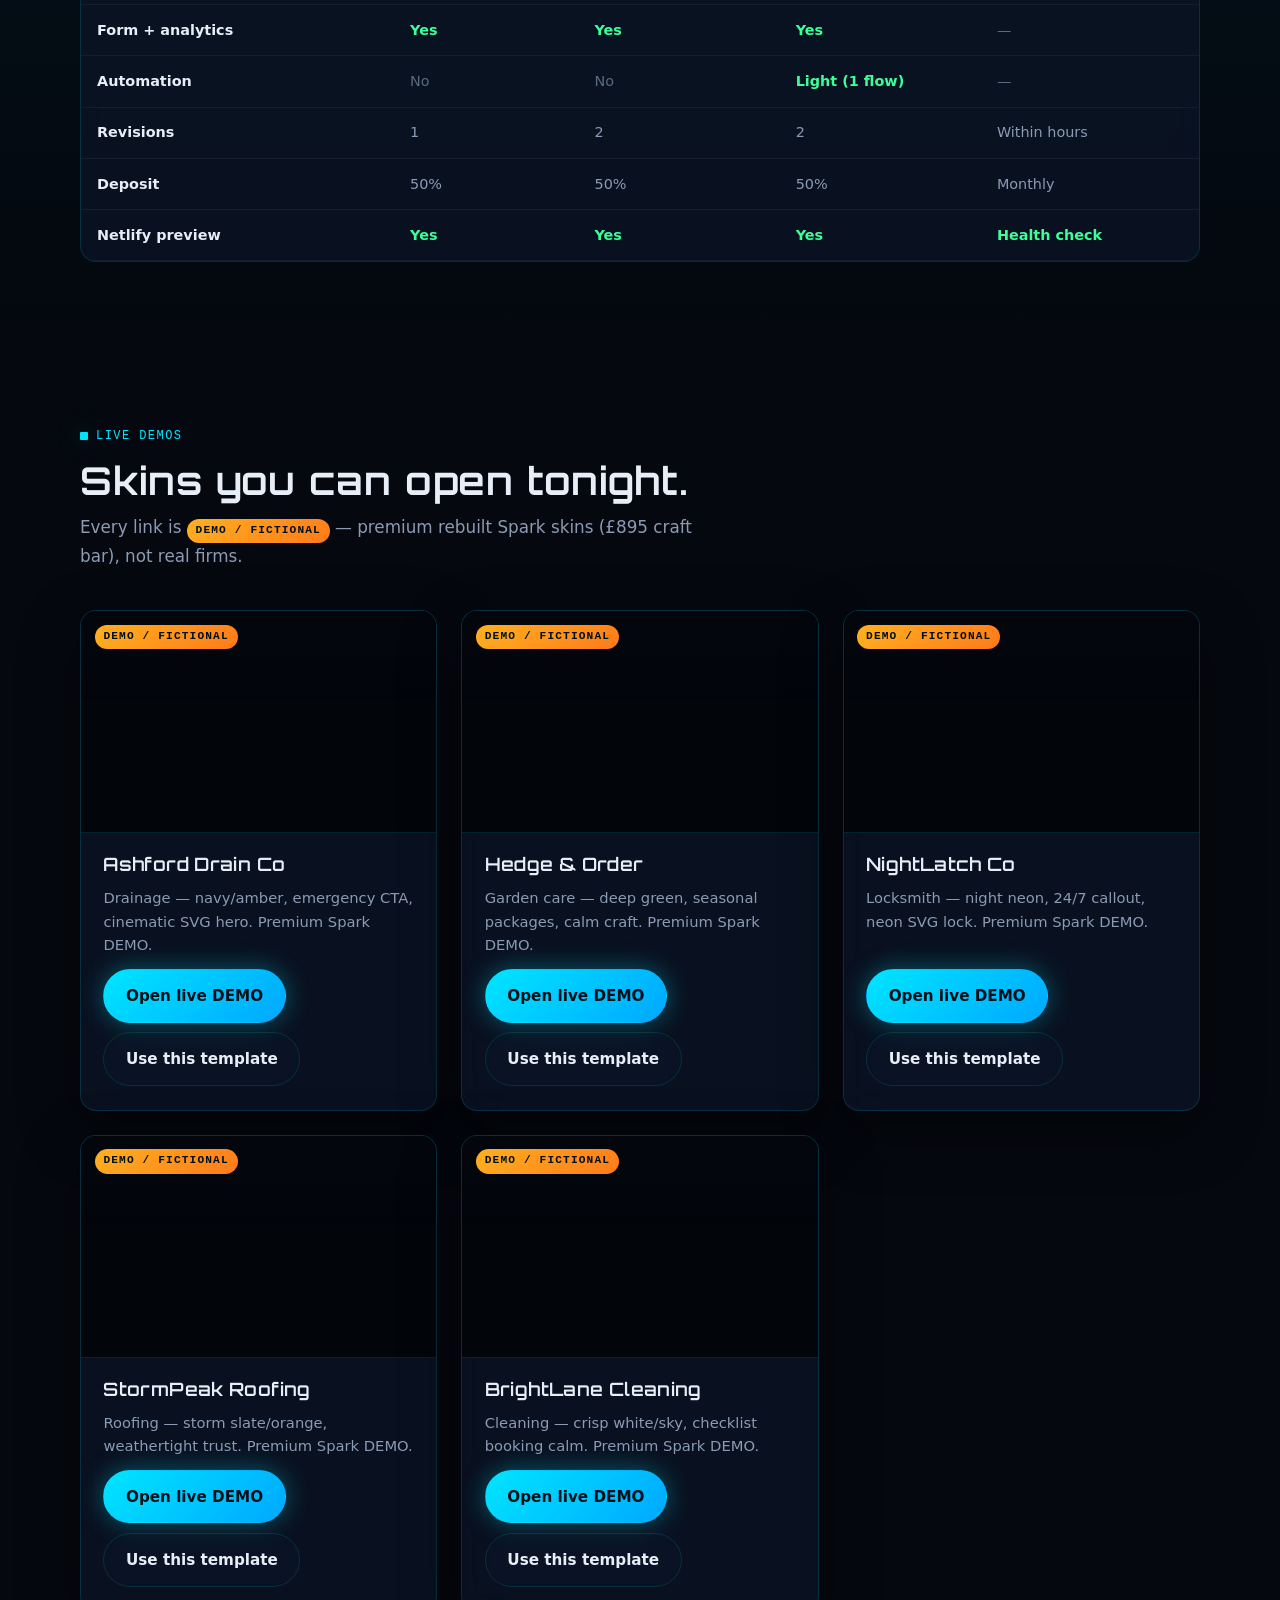
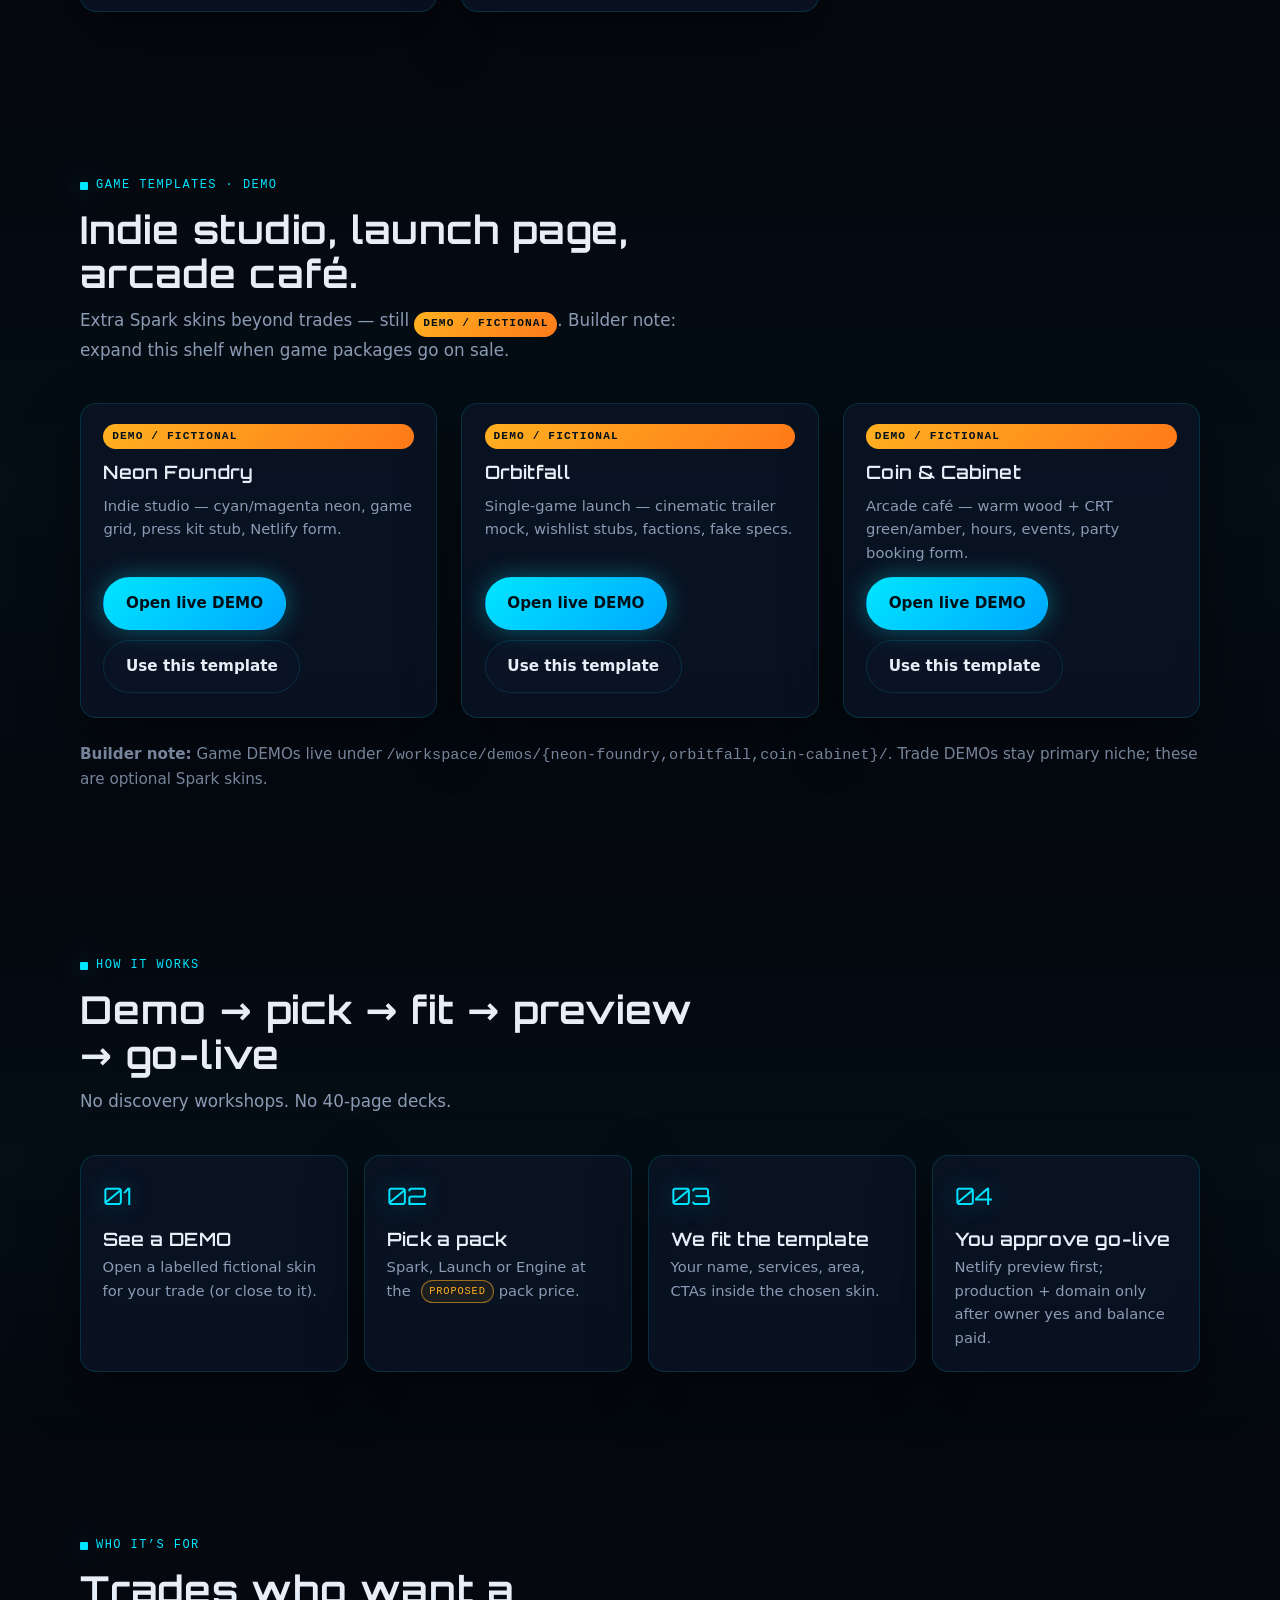
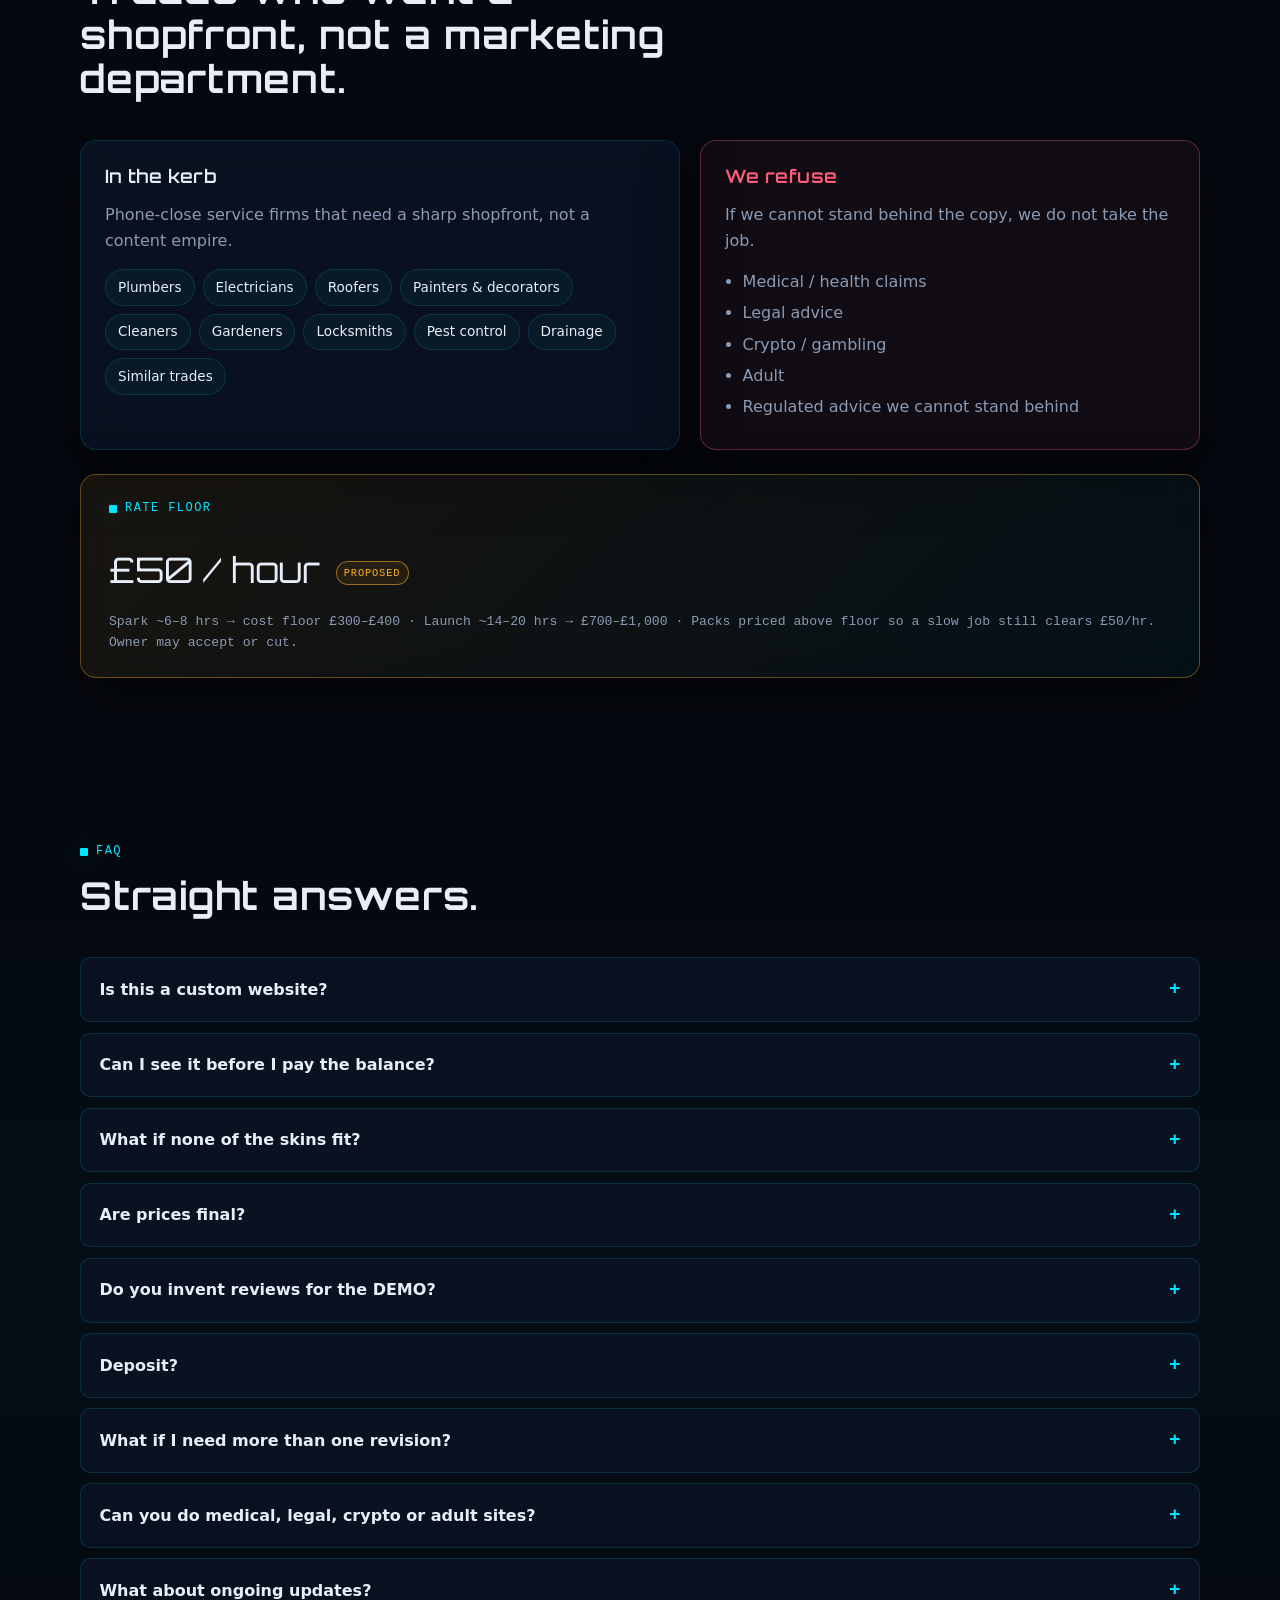
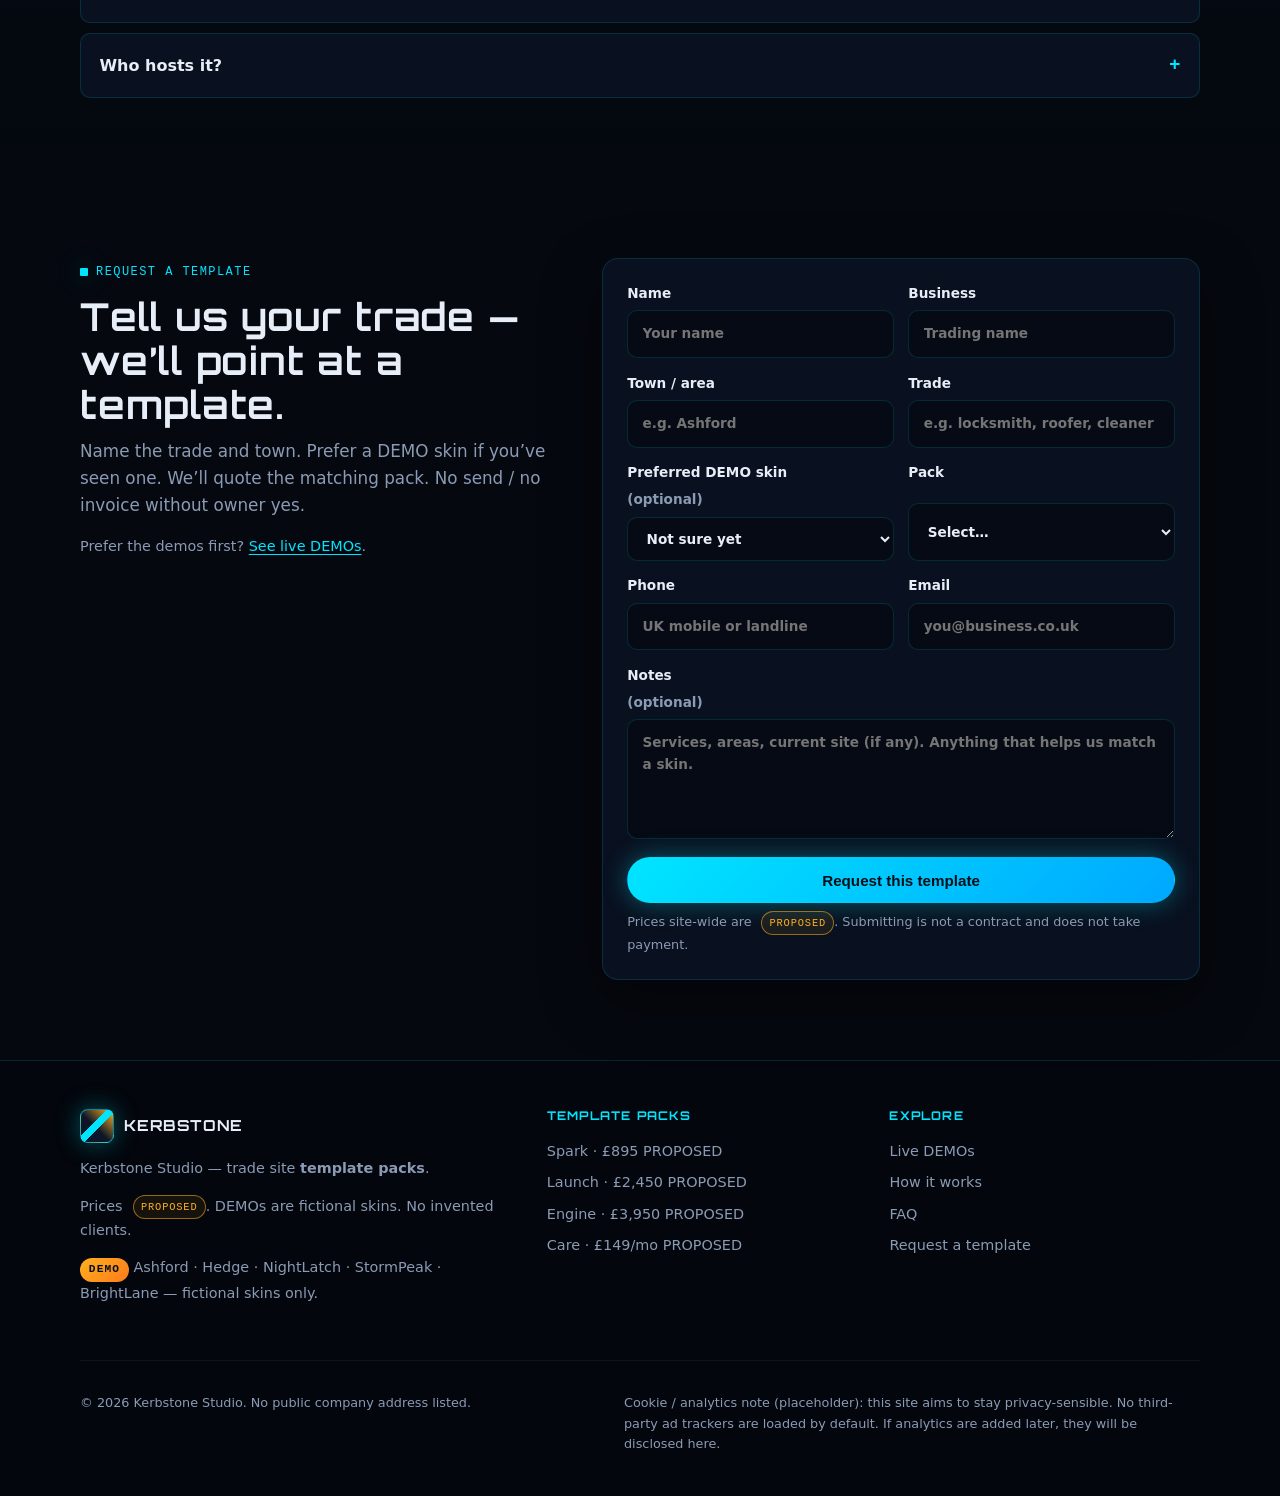
==== commit 5d175535: "Add Game templates DEMO strip (Neon Foundry, Orbitfall, Coin & Cabinet)" ====
--- a/index.html
+++ b/index.html
@@ -36,6 +36,7 @@
         <ul class="nav-links">
           <li><a href="#packages">Templates</a></li>
           <li><a href="#demos">Demos</a></li>
+          <li><a href="#game-templates">Games</a></li>
           <li><a href="#how">How it works</a></li>
           <li><a href="#pricing">Pricing</a></li>
           <li><a href="#faq">FAQ</a></li>
@@ -51,6 +52,7 @@
         <ul>
           <li><a href="#packages">Templates</a></li>
           <li><a href="#demos">Demos</a></li>
+          <li><a href="#game-templates">Games</a></li>
           <li><a href="#how">How it works</a></li>
           <li><a href="#pricing">Pricing</a></li>
           <li><a href="#faq">FAQ</a></li>
@@ -393,6 +395,53 @@
             </div>
           </article>
         </div>
+      </div>
+    </section>
+
+
+    <section class="section section-alt" id="game-templates" aria-labelledby="game-templates-title">
+      <div class="container">
+        <div class="section-head reveal">
+          <p class="eyebrow">Game templates · DEMO</p>
+          <h2 id="game-templates-title">Indie studio, launch page, arcade café.</h2>
+          <p class="lead">Extra Spark skins beyond trades — still <span class="demo-badge">DEMO / fictional</span>. Builder note: expand this shelf when game packages go on sale.</p>
+        </div>
+        <div class="demo-grid">
+          <article class="glass demo-card reveal">
+            <div class="demo-body">
+              <span class="demo-badge">DEMO / fictional</span>
+              <h3>Neon Foundry</h3>
+              <p>Indie studio — cyan/magenta neon, game grid, press kit stub, Netlify form.</p>
+              <div class="demo-actions">
+                <a class="btn btn-primary" href="https://kerbstone-demo-neon-foundry.netlify.app" target="_blank" rel="noopener noreferrer">Open live DEMO</a>
+                <a class="btn btn-ghost" href="#contact" data-pkg="Spark" data-skin="Neon Foundry (indie studio)">Use this template</a>
+              </div>
+            </div>
+          </article>
+          <article class="glass demo-card reveal">
+            <div class="demo-body">
+              <span class="demo-badge">DEMO / fictional</span>
+              <h3>Orbitfall</h3>
+              <p>Single-game launch — cinematic trailer mock, wishlist stubs, factions, fake specs.</p>
+              <div class="demo-actions">
+                <a class="btn btn-primary" href="https://kerbstone-demo-orbitfall.netlify.app" target="_blank" rel="noopener noreferrer">Open live DEMO</a>
+                <a class="btn btn-ghost" href="#contact" data-pkg="Spark" data-skin="Orbitfall (game launch)">Use this template</a>
+              </div>
+            </div>
+          </article>
+          <article class="glass demo-card reveal">
+            <div class="demo-body">
+              <span class="demo-badge">DEMO / fictional</span>
+              <h3>Coin &amp; Cabinet</h3>
+              <p>Arcade café — warm wood + CRT green/amber, hours, events, party booking form.</p>
+              <div class="demo-actions">
+                <a class="btn btn-primary" href="https://kerbstone-demo-coin-cabinet.netlify.app" target="_blank" rel="noopener noreferrer">Open live DEMO</a>
+                <a class="btn btn-ghost" href="#contact" data-pkg="Spark" data-skin="Coin &amp; Cabinet (arcade café)">Use this template</a>
+              </div>
+            </div>
+          </article>
+        </div>
+        <p class="lead reveal" style="margin-top:1.5rem;font-size:.95rem;opacity:.85"><strong>Builder note:</strong> Game DEMOs live under <code>/workspace/demos/{neon-foundry,orbitfall,coin-cabinet}/</code>. Trade DEMOs stay primary niche; these are optional Spark skins.</p>
       </div>
     </section>
 
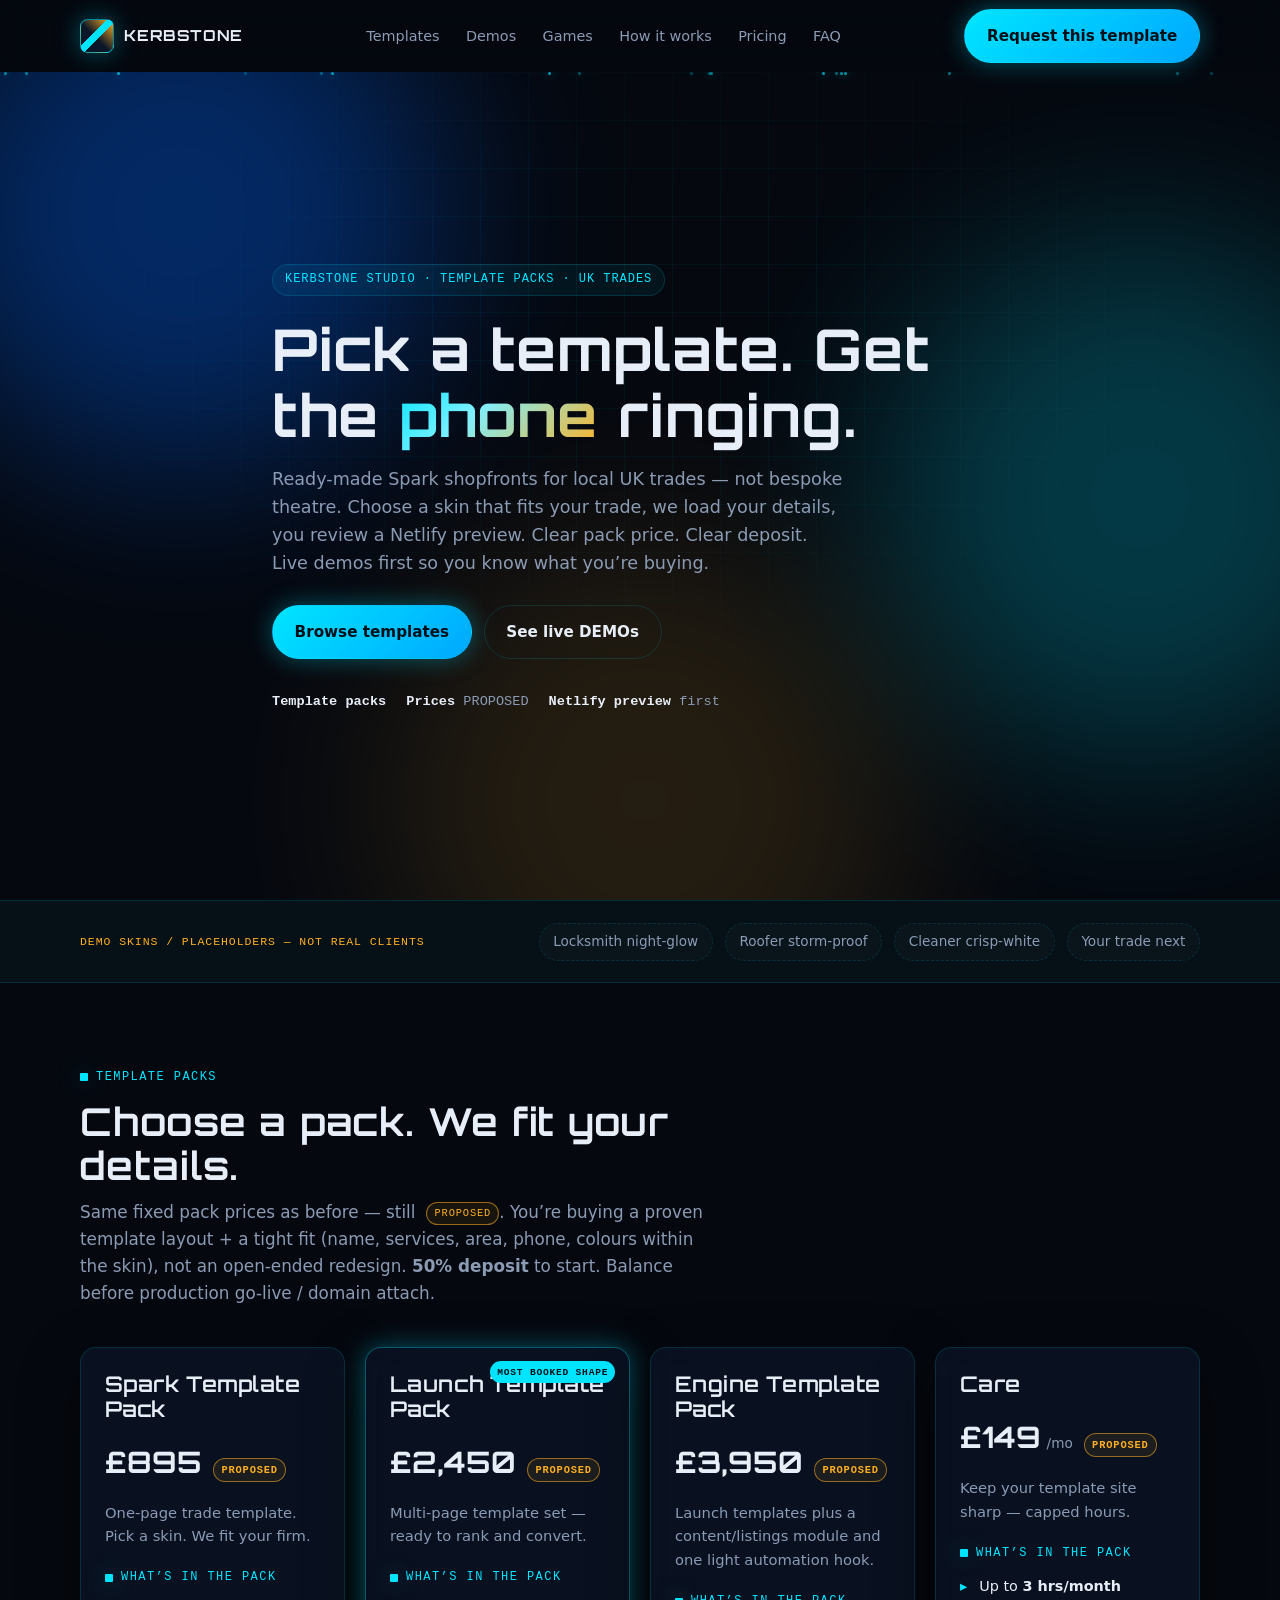
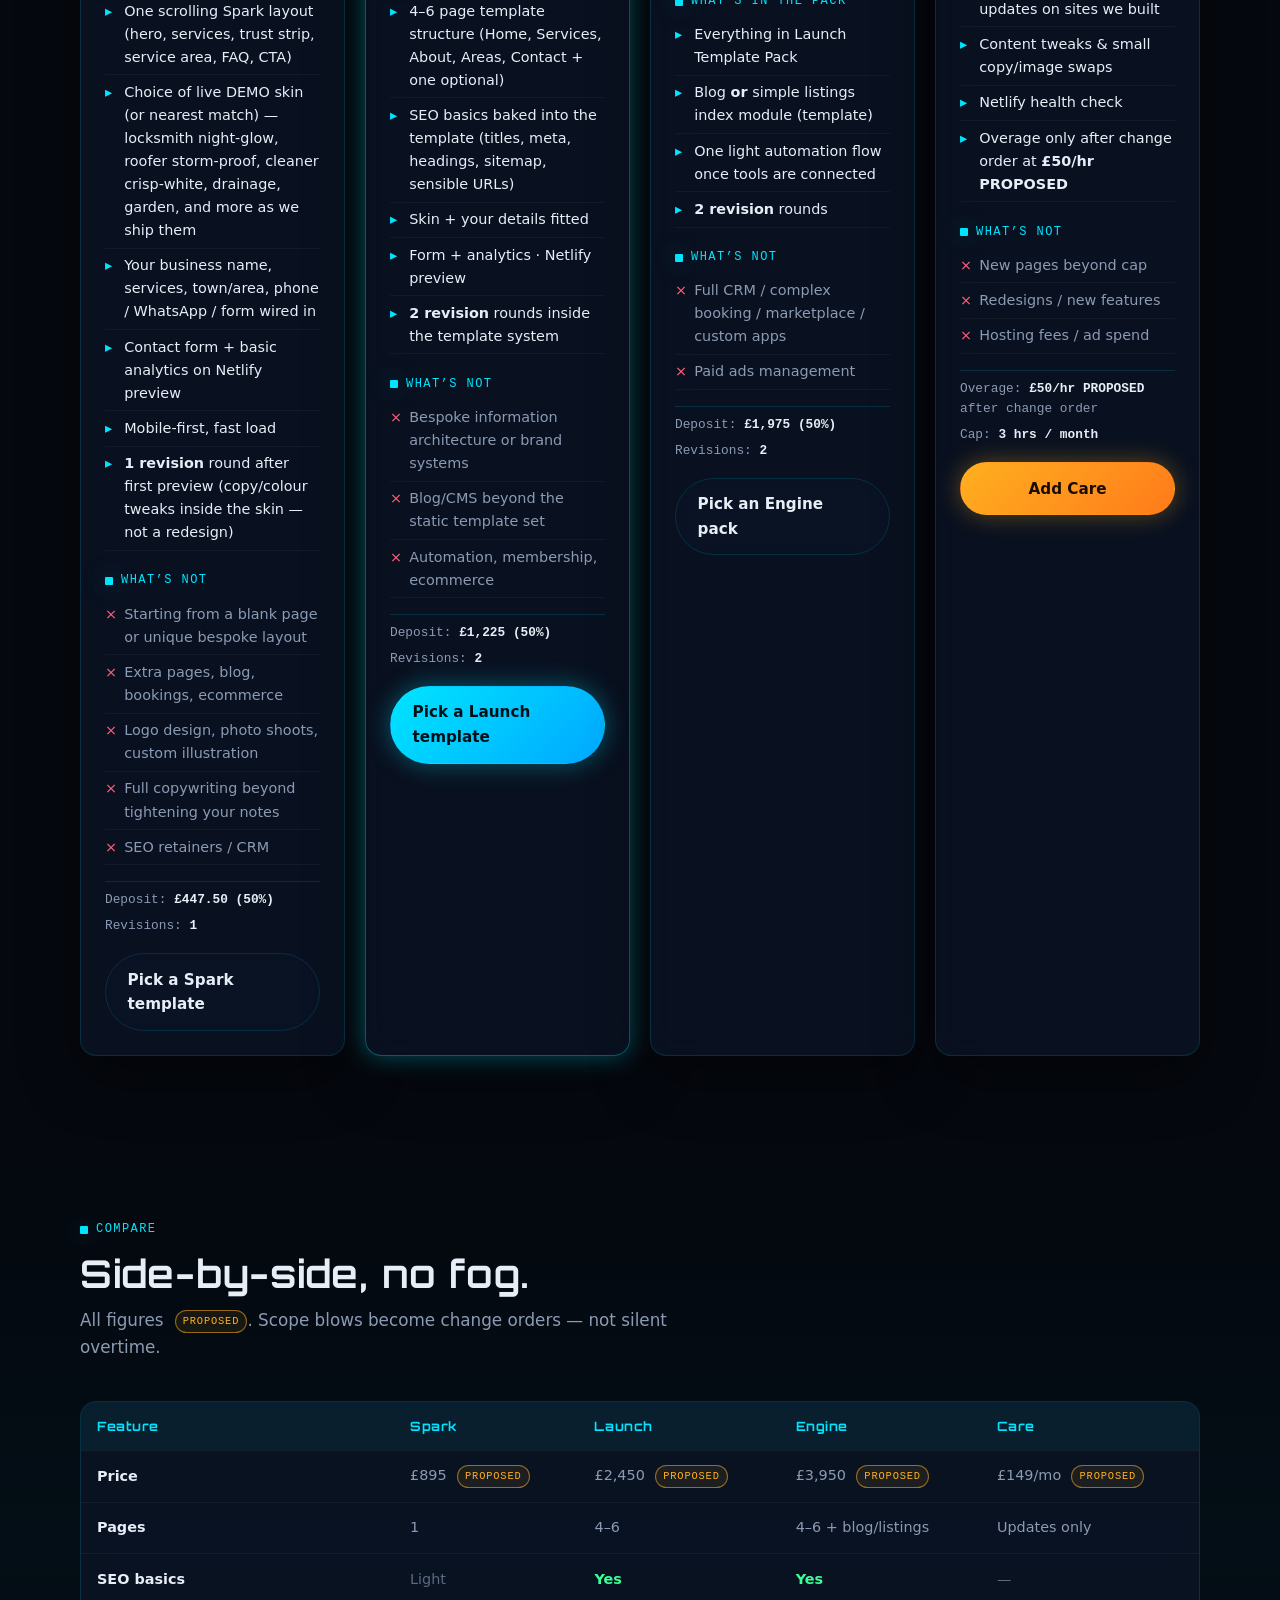
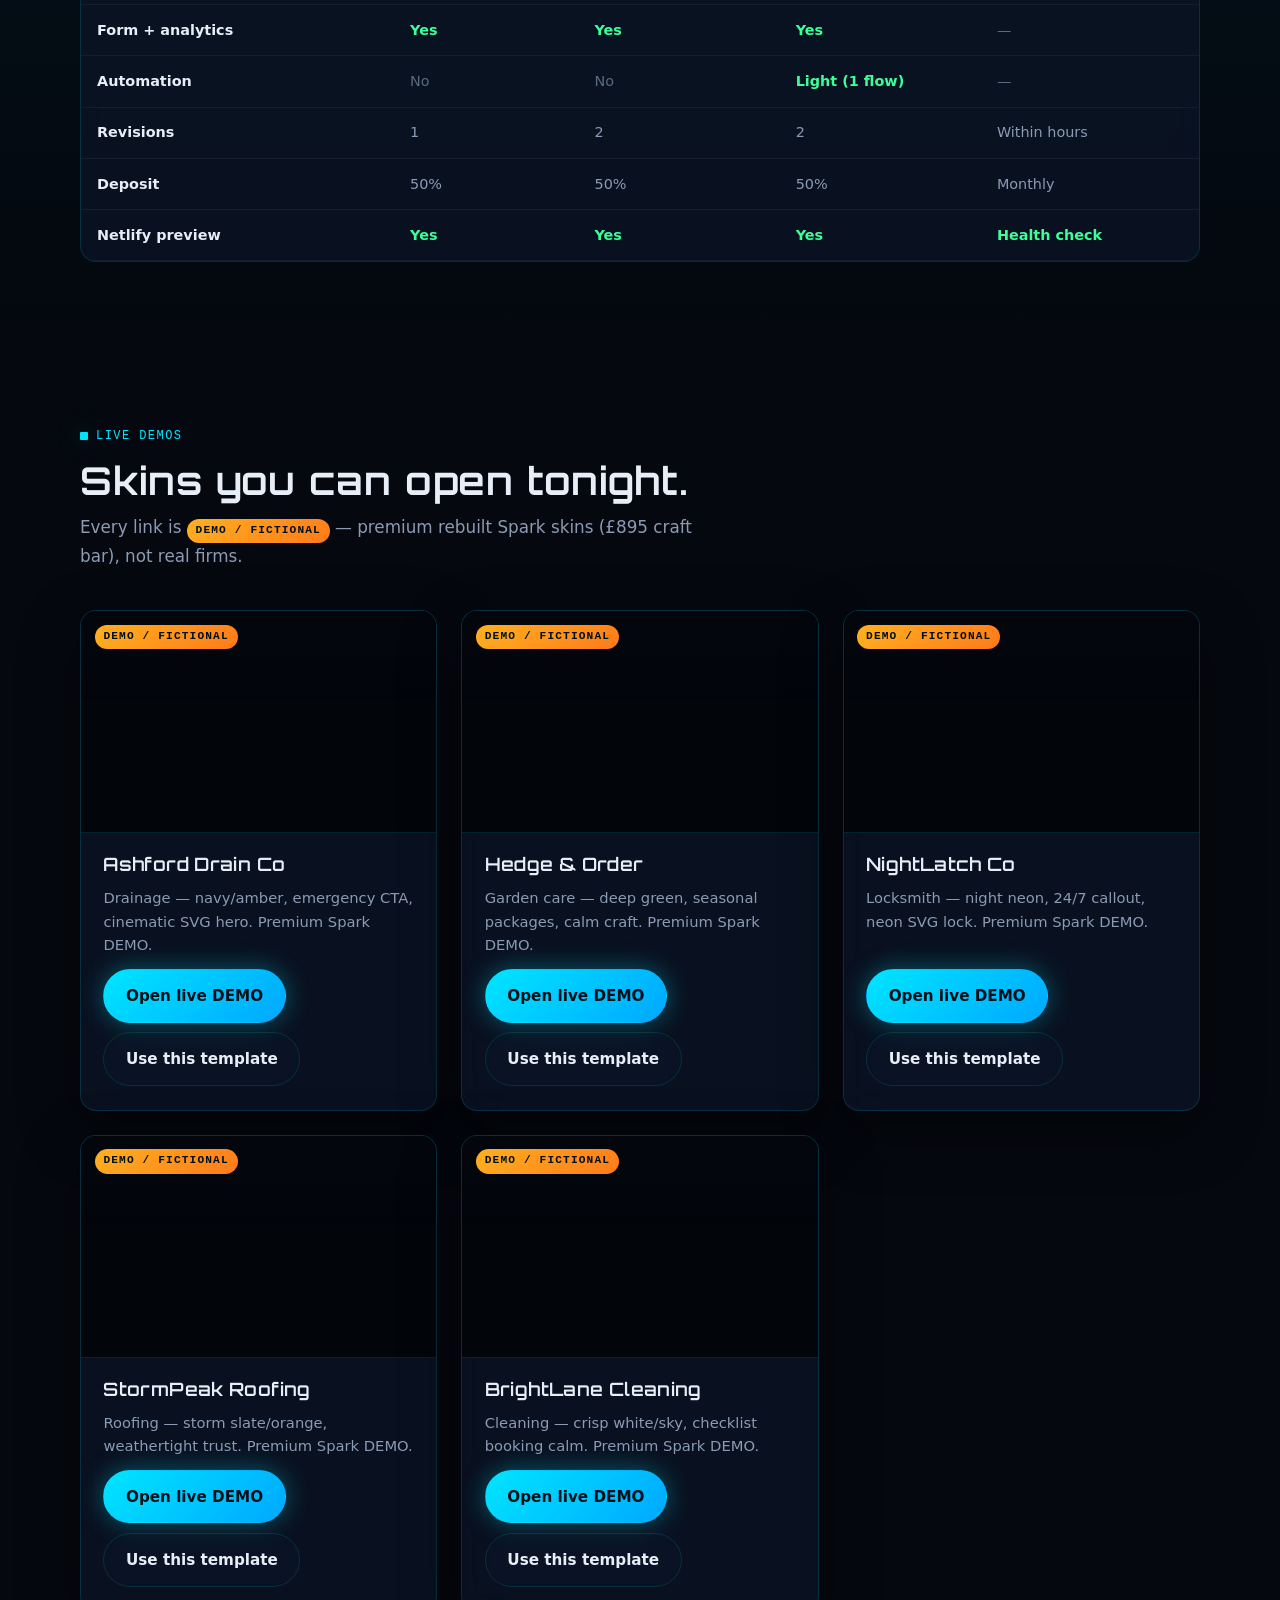
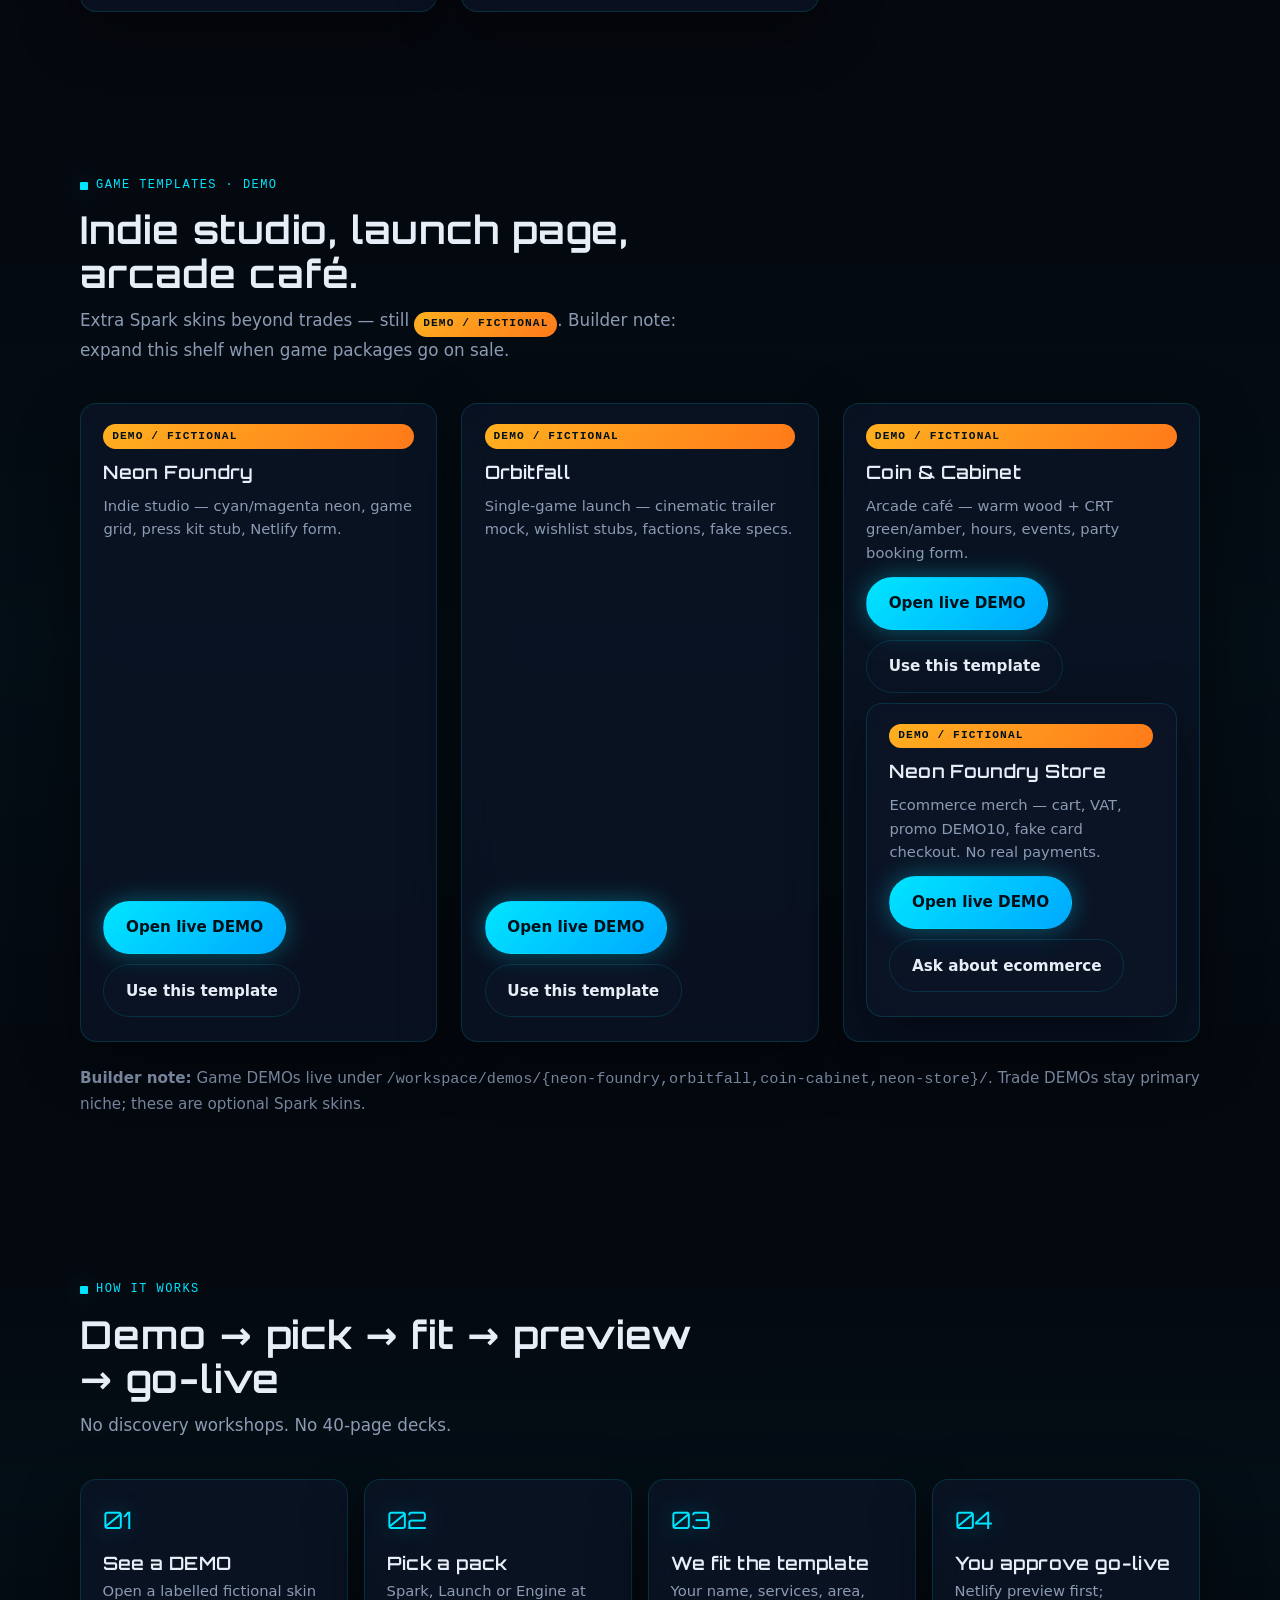
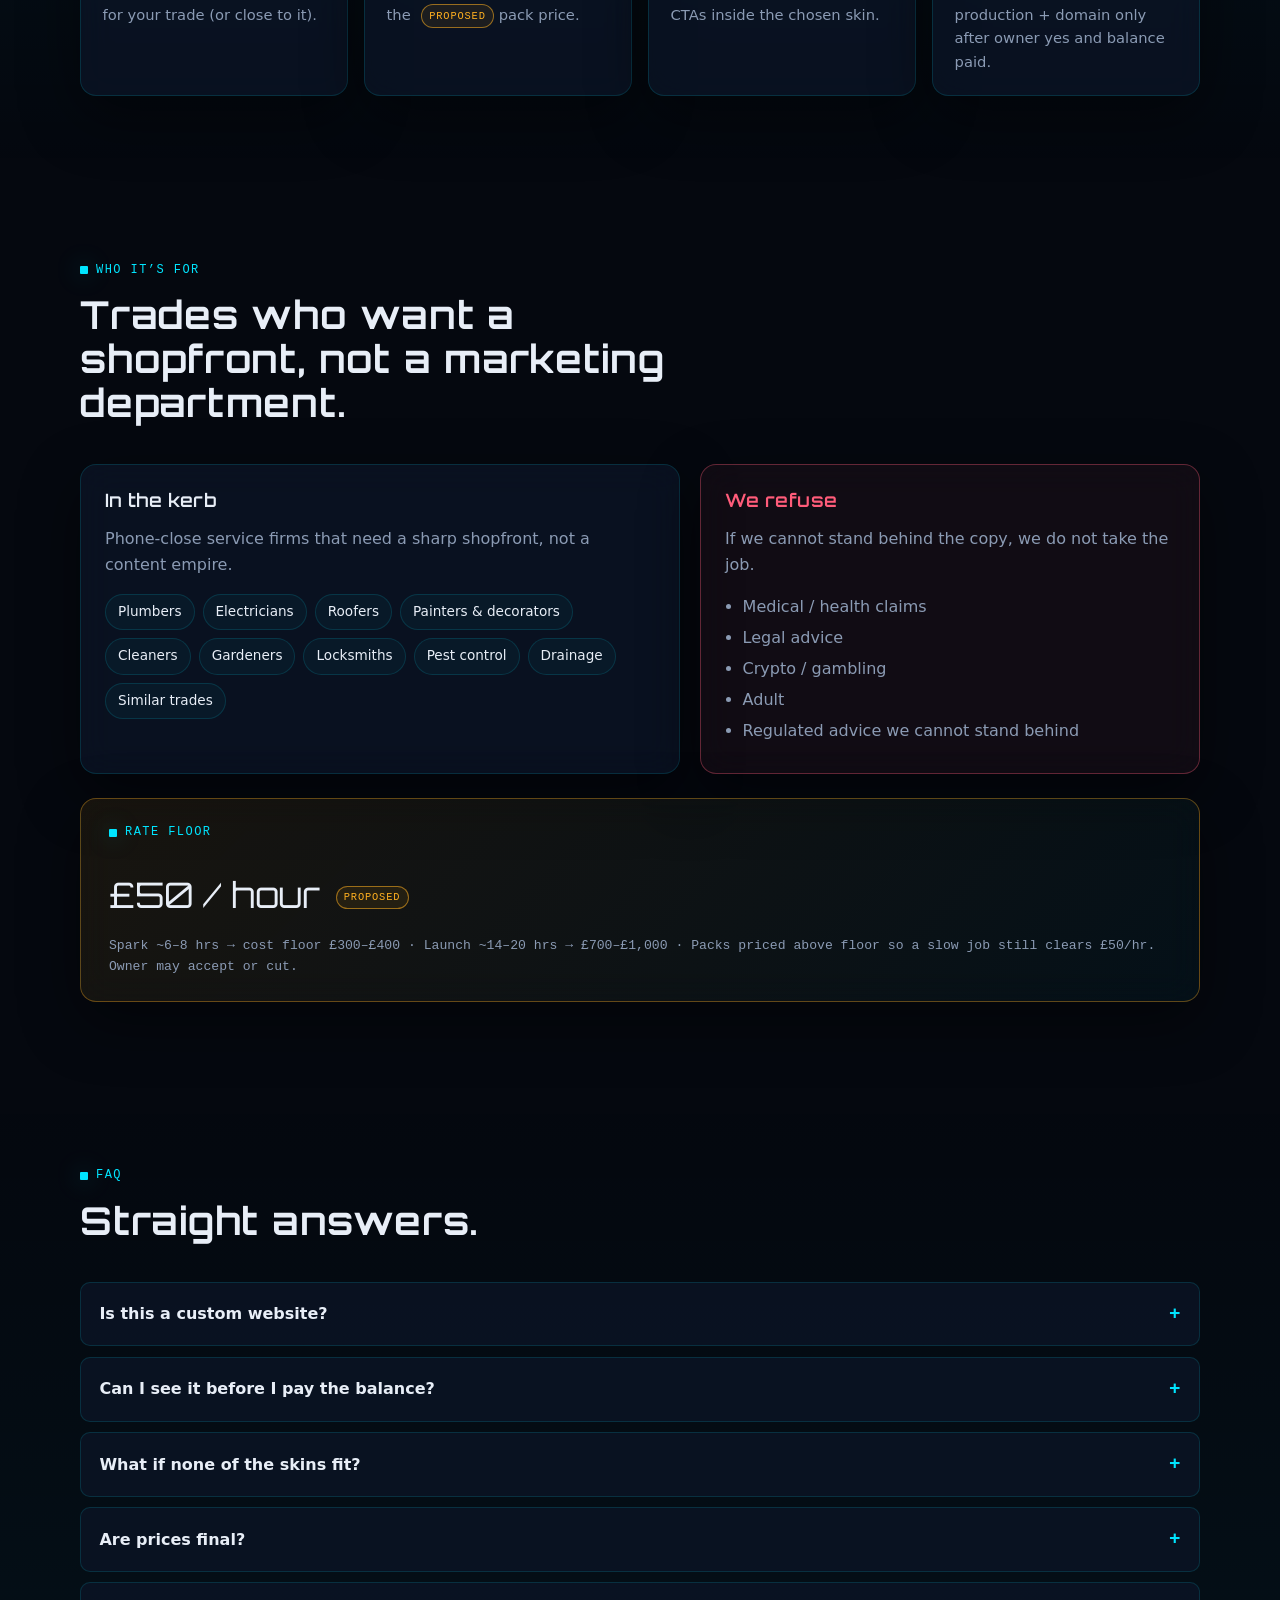
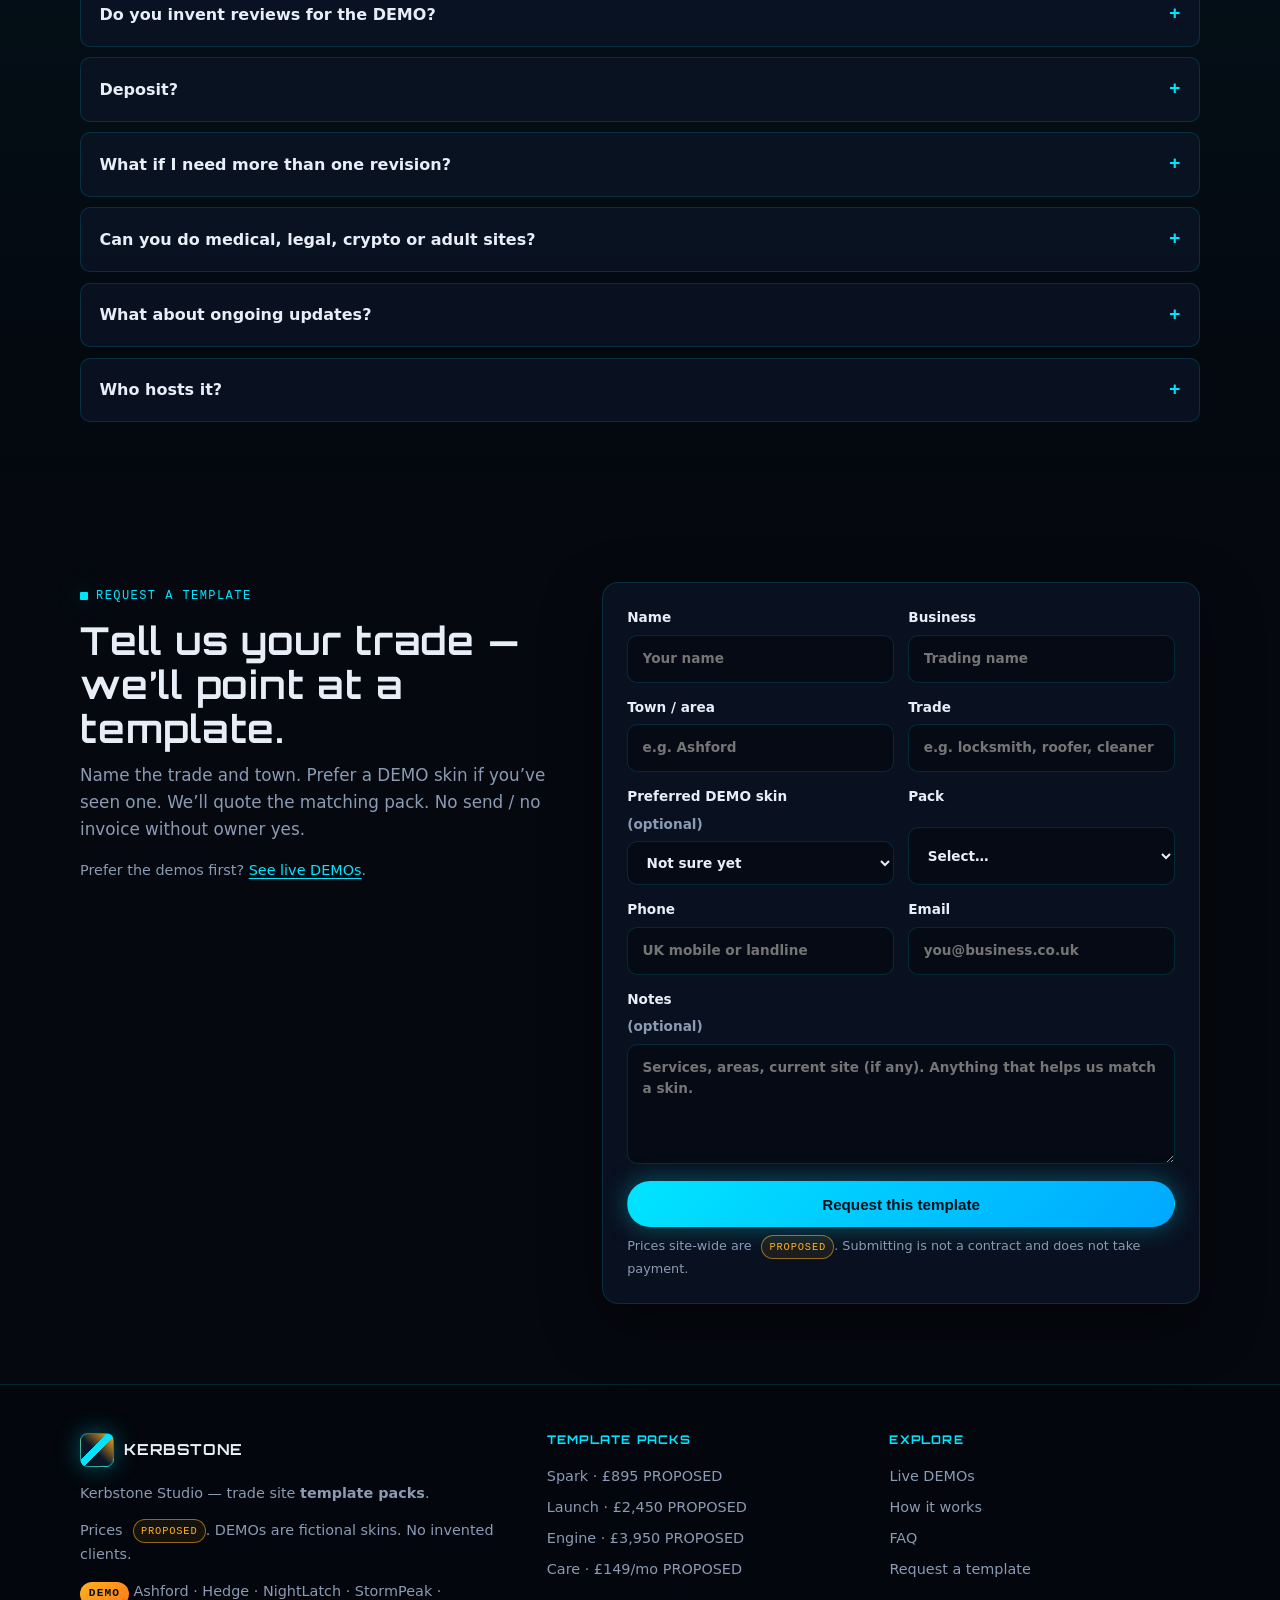
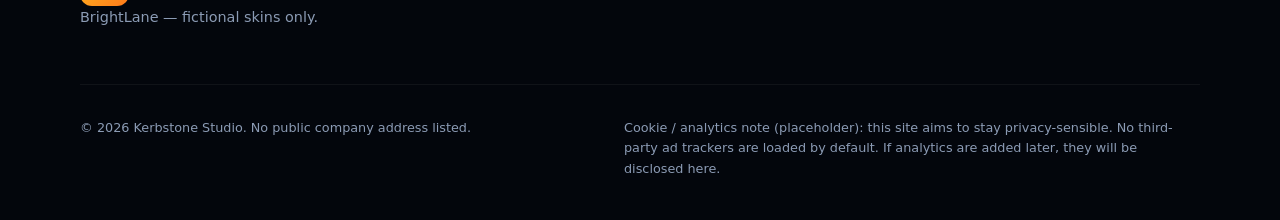
==== commit bb8043fc: "Link Neon Foundry Store ecommerce DEMO on game shelf Portfolio card + builder path note for kerbston" ====
--- a/index.html
+++ b/index.html
@@ -437,11 +437,23 @@
               <div class="demo-actions">
                 <a class="btn btn-primary" href="https://kerbstone-demo-coin-cabinet.netlify.app" target="_blank" rel="noopener noreferrer">Open live DEMO</a>
                 <a class="btn btn-ghost" href="#contact" data-pkg="Spark" data-skin="Coin &amp; Cabinet (arcade café)">Use this template</a>
-              </div>
-            </div>
-          </article>
-        </div>
-        <p class="lead reveal" style="margin-top:1.5rem;font-size:.95rem;opacity:.85"><strong>Builder note:</strong> Game DEMOs live under <code>/workspace/demos/{neon-foundry,orbitfall,coin-cabinet}/</code>. Trade DEMOs stay primary niche; these are optional Spark skins.</p>
+      
+          <article class="glass demo-card reveal">
+            <div class="demo-body">
+              <span class="demo-badge">DEMO / fictional</span>
+              <h3>Neon Foundry Store</h3>
+              <p>Ecommerce merch — cart, VAT, promo DEMO10, fake card checkout. No real payments.</p>
+              <div class="demo-actions">
+                <a class="btn btn-primary" href="https://kerbstone-demo-neon-store.netlify.app" target="_blank" rel="noopener noreferrer">Open live DEMO</a>
+                <a class="btn btn-ghost" href="#contact" data-pkg="Engine" data-skin="Neon Foundry Store (ecommerce)">Ask about ecommerce</a>
+              </div>
+            </div>
+          </article>
+        </div>
+            </div>
+          </article>
+        </div>
+        <p class="lead reveal" style="margin-top:1.5rem;font-size:.95rem;opacity:.85"><strong>Builder note:</strong> Game DEMOs live under <code>/workspace/demos/{neon-foundry,orbitfall,coin-cabinet,neon-store}/</code>. Trade DEMOs stay primary niche; these are optional Spark skins.</p>
       </div>
     </section>
 
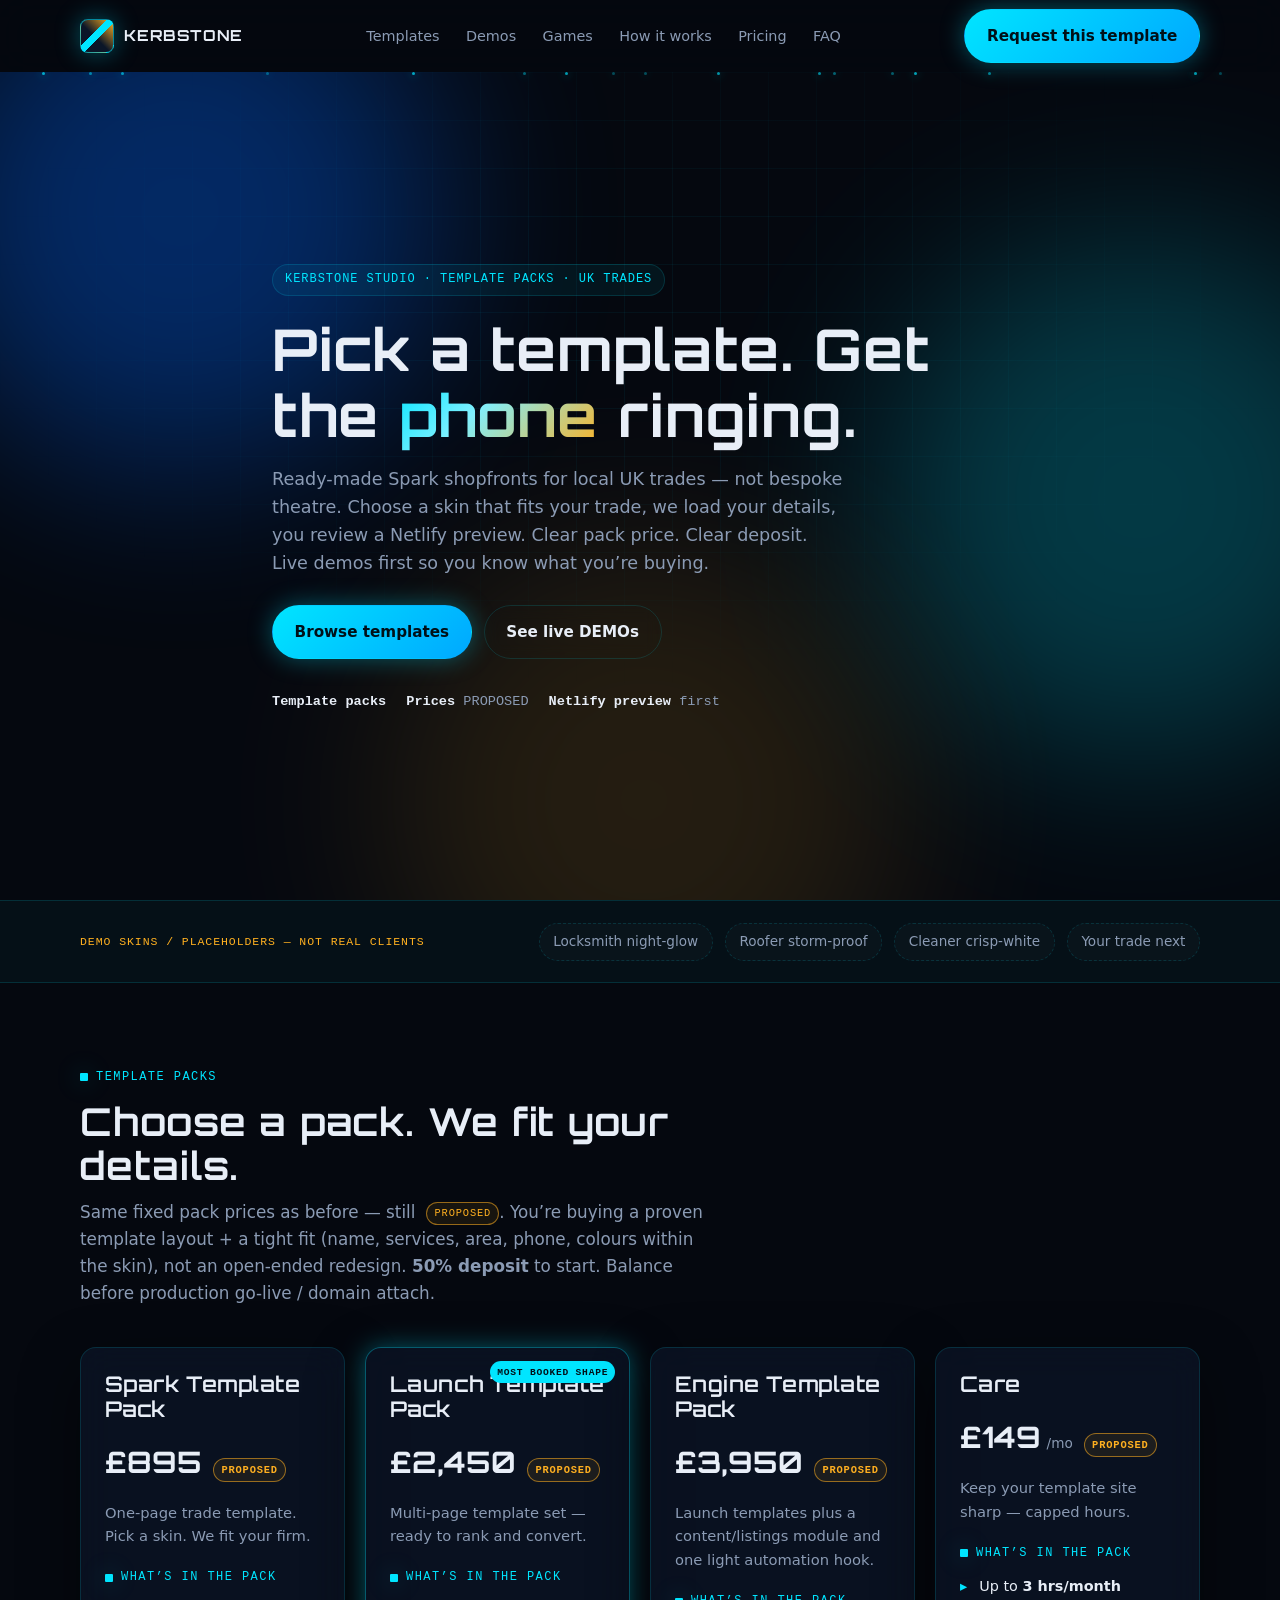
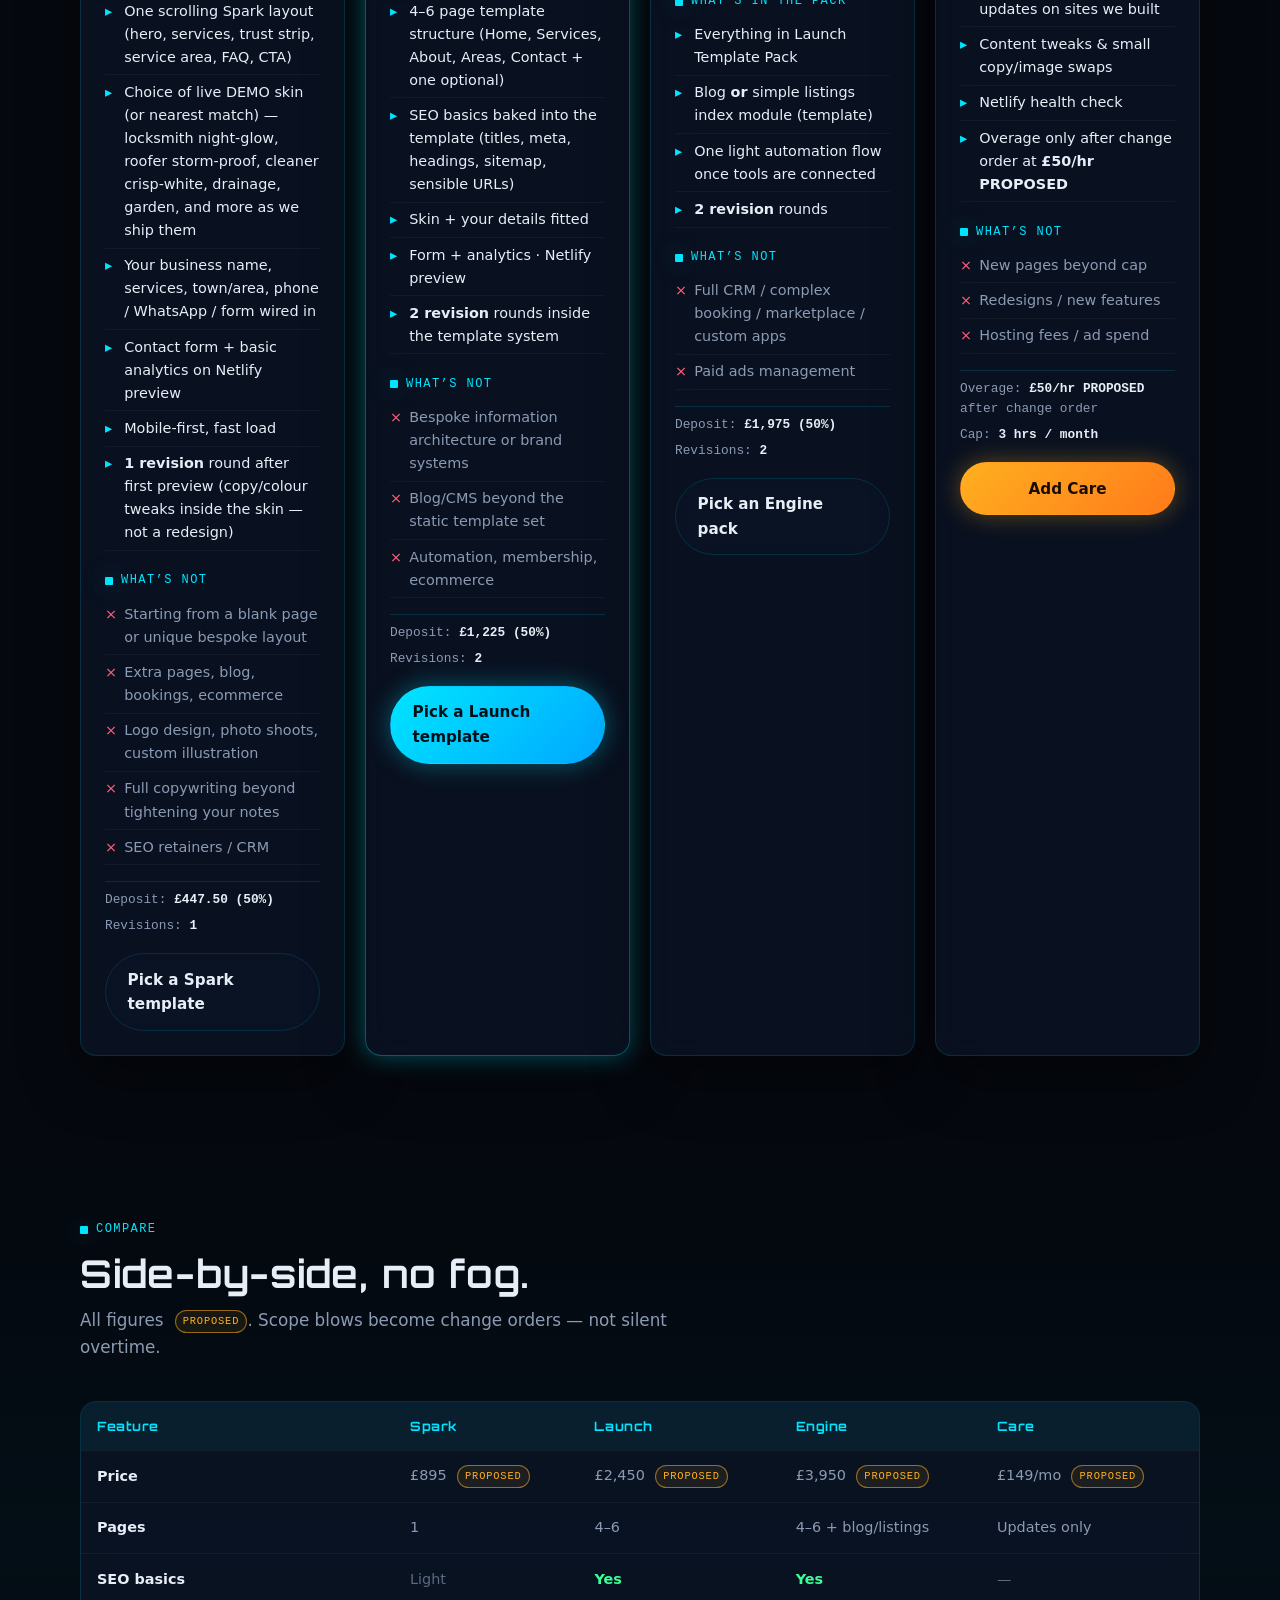
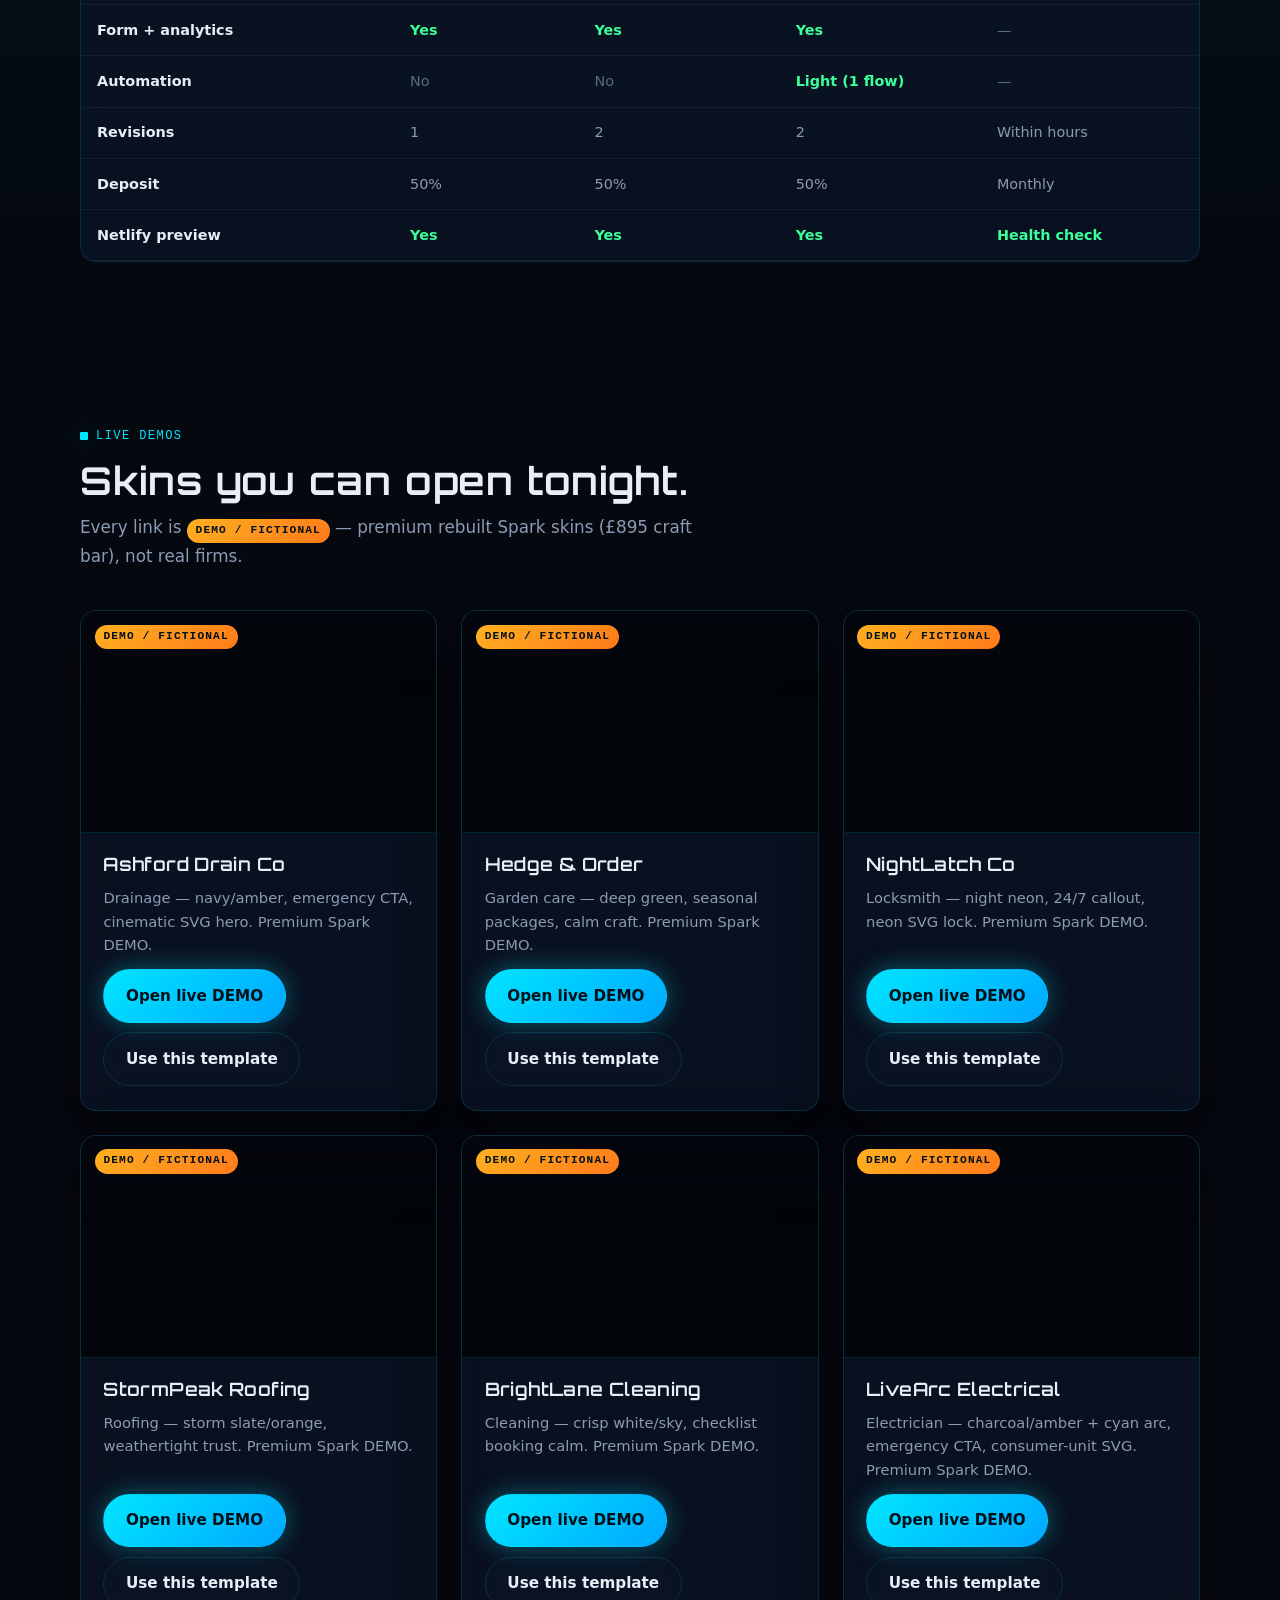
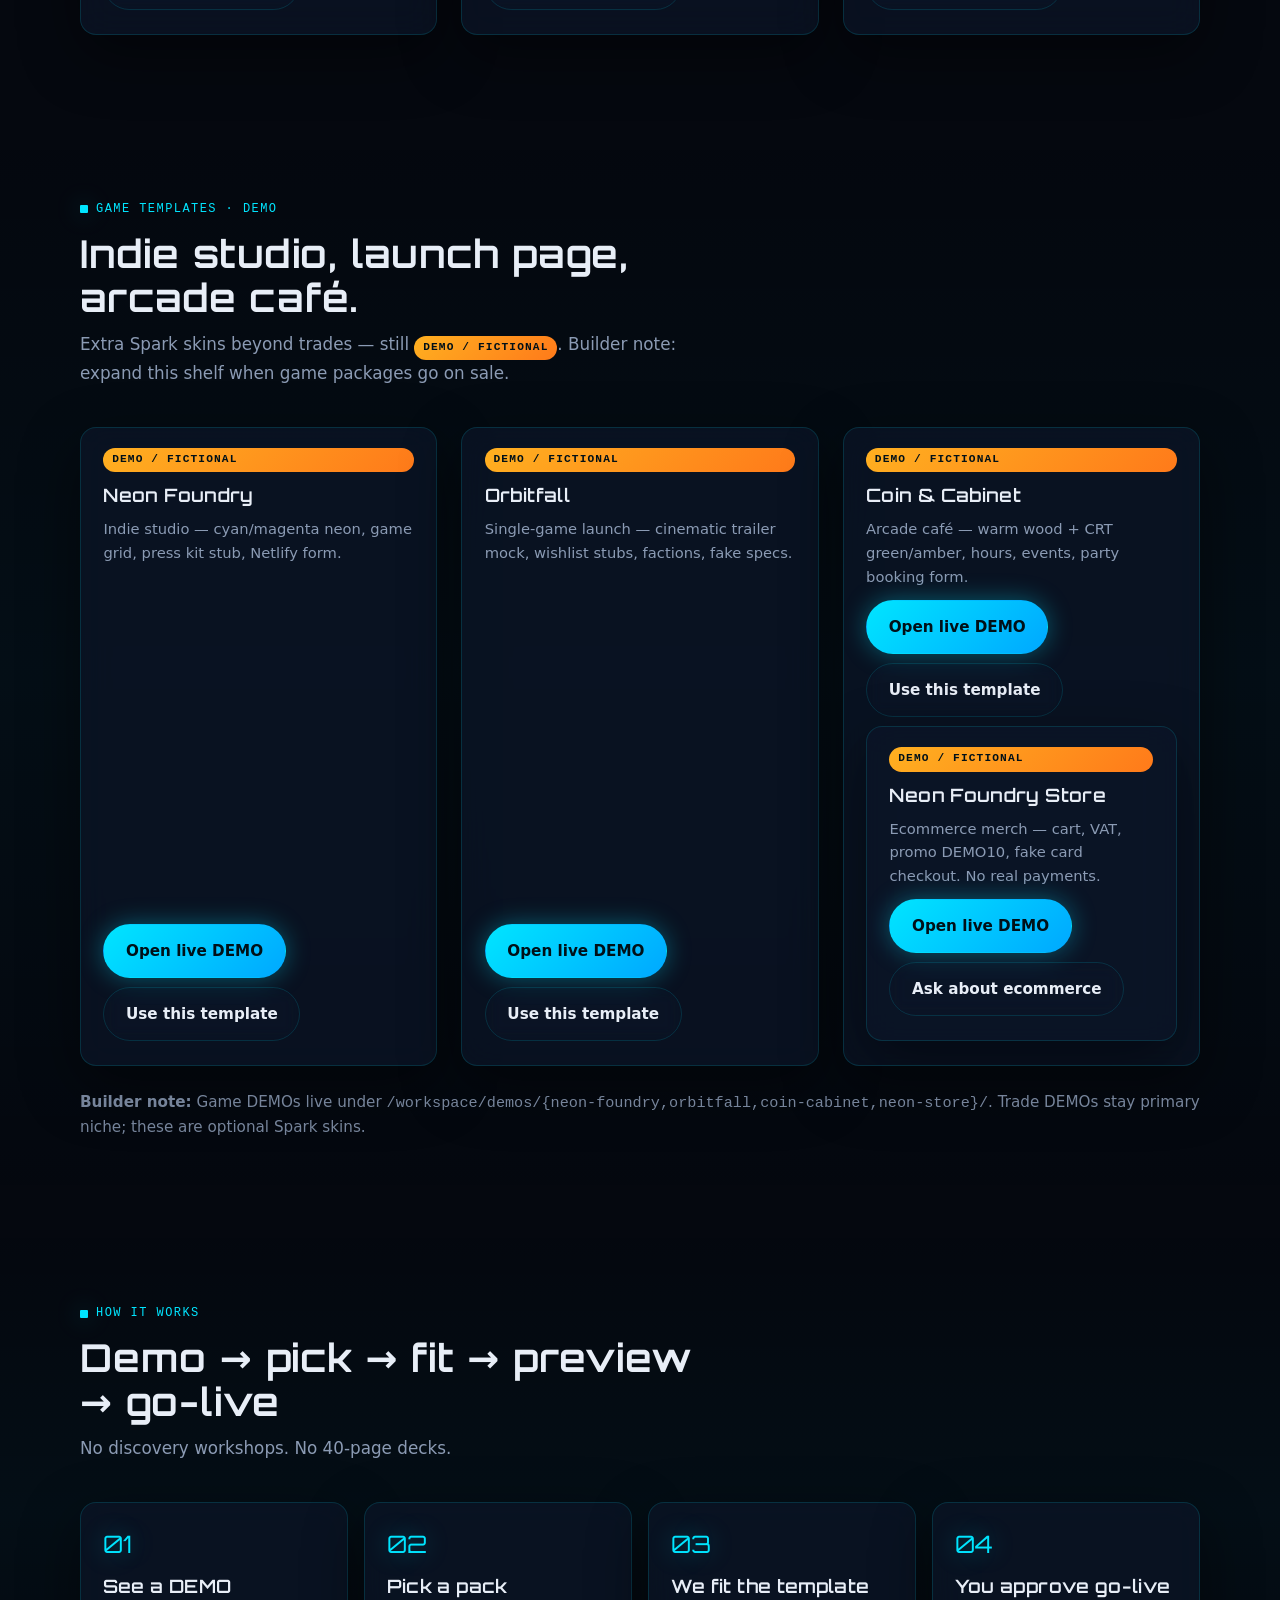
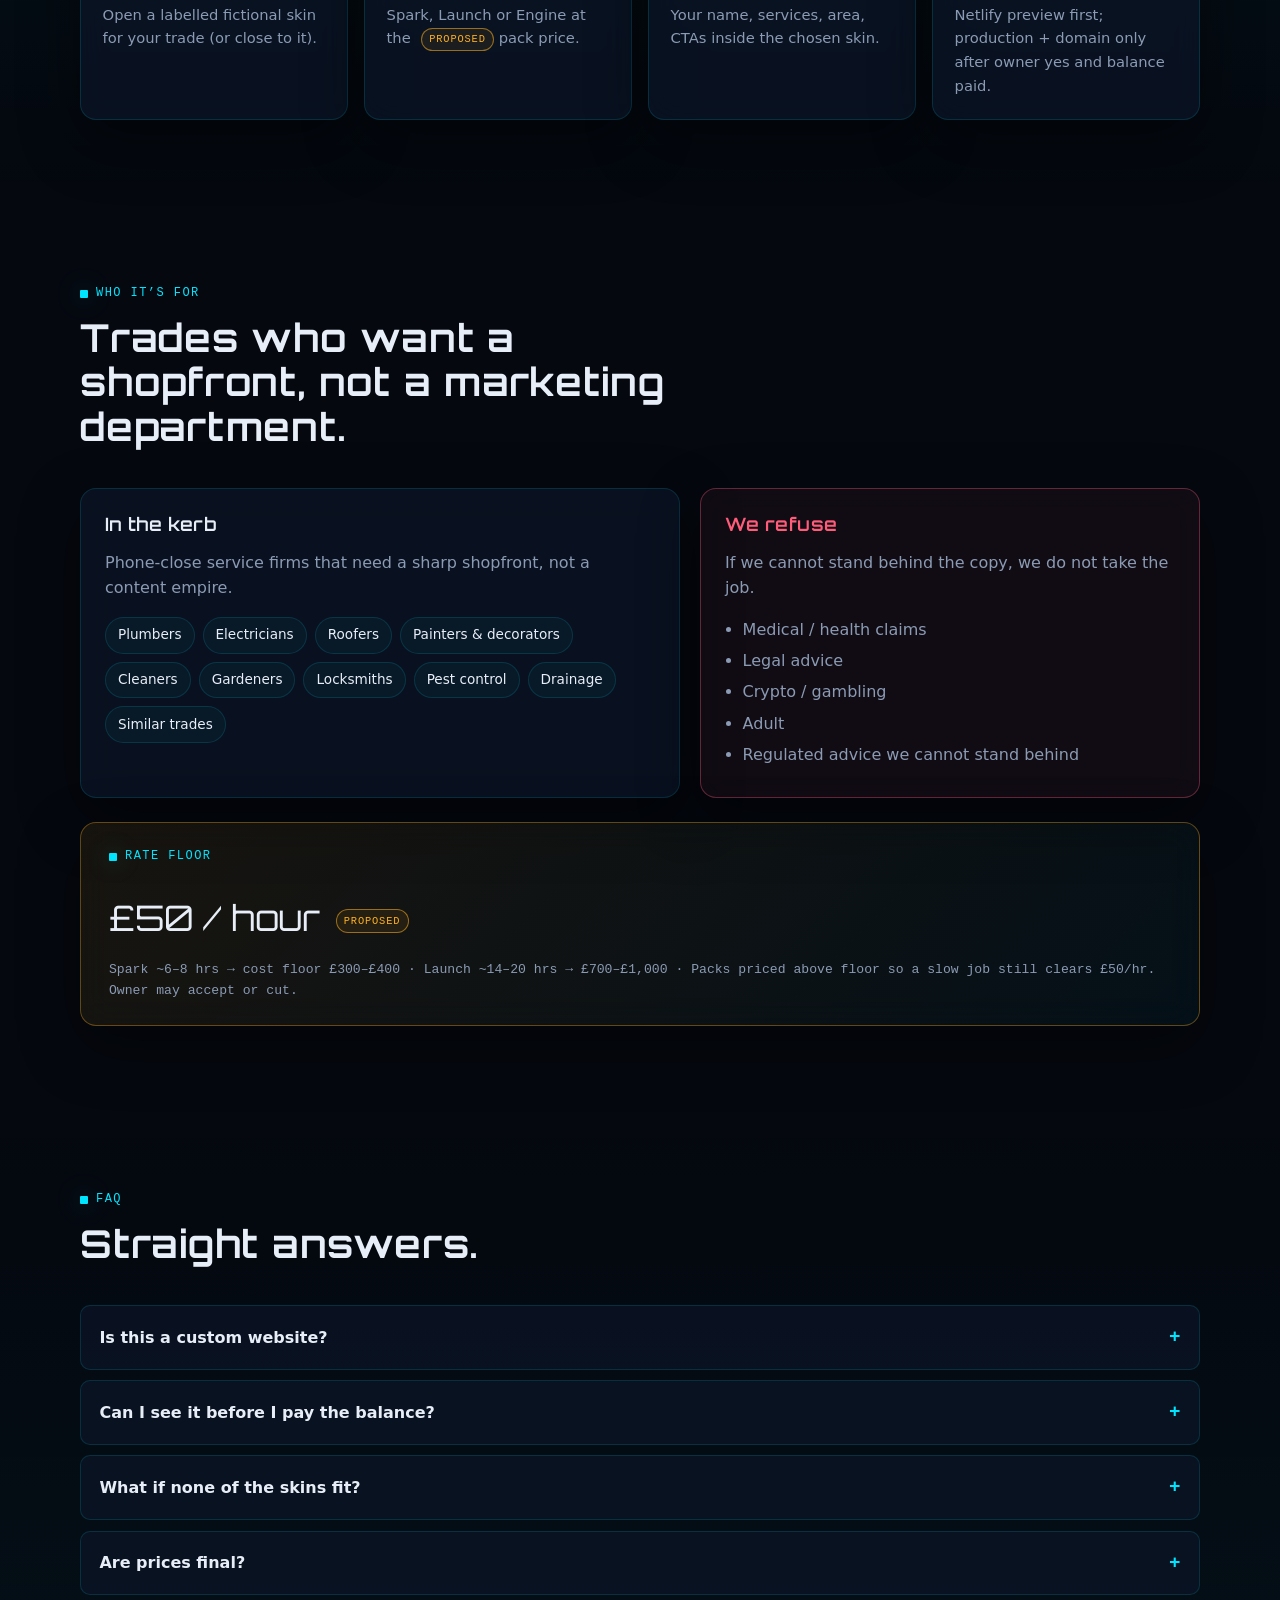
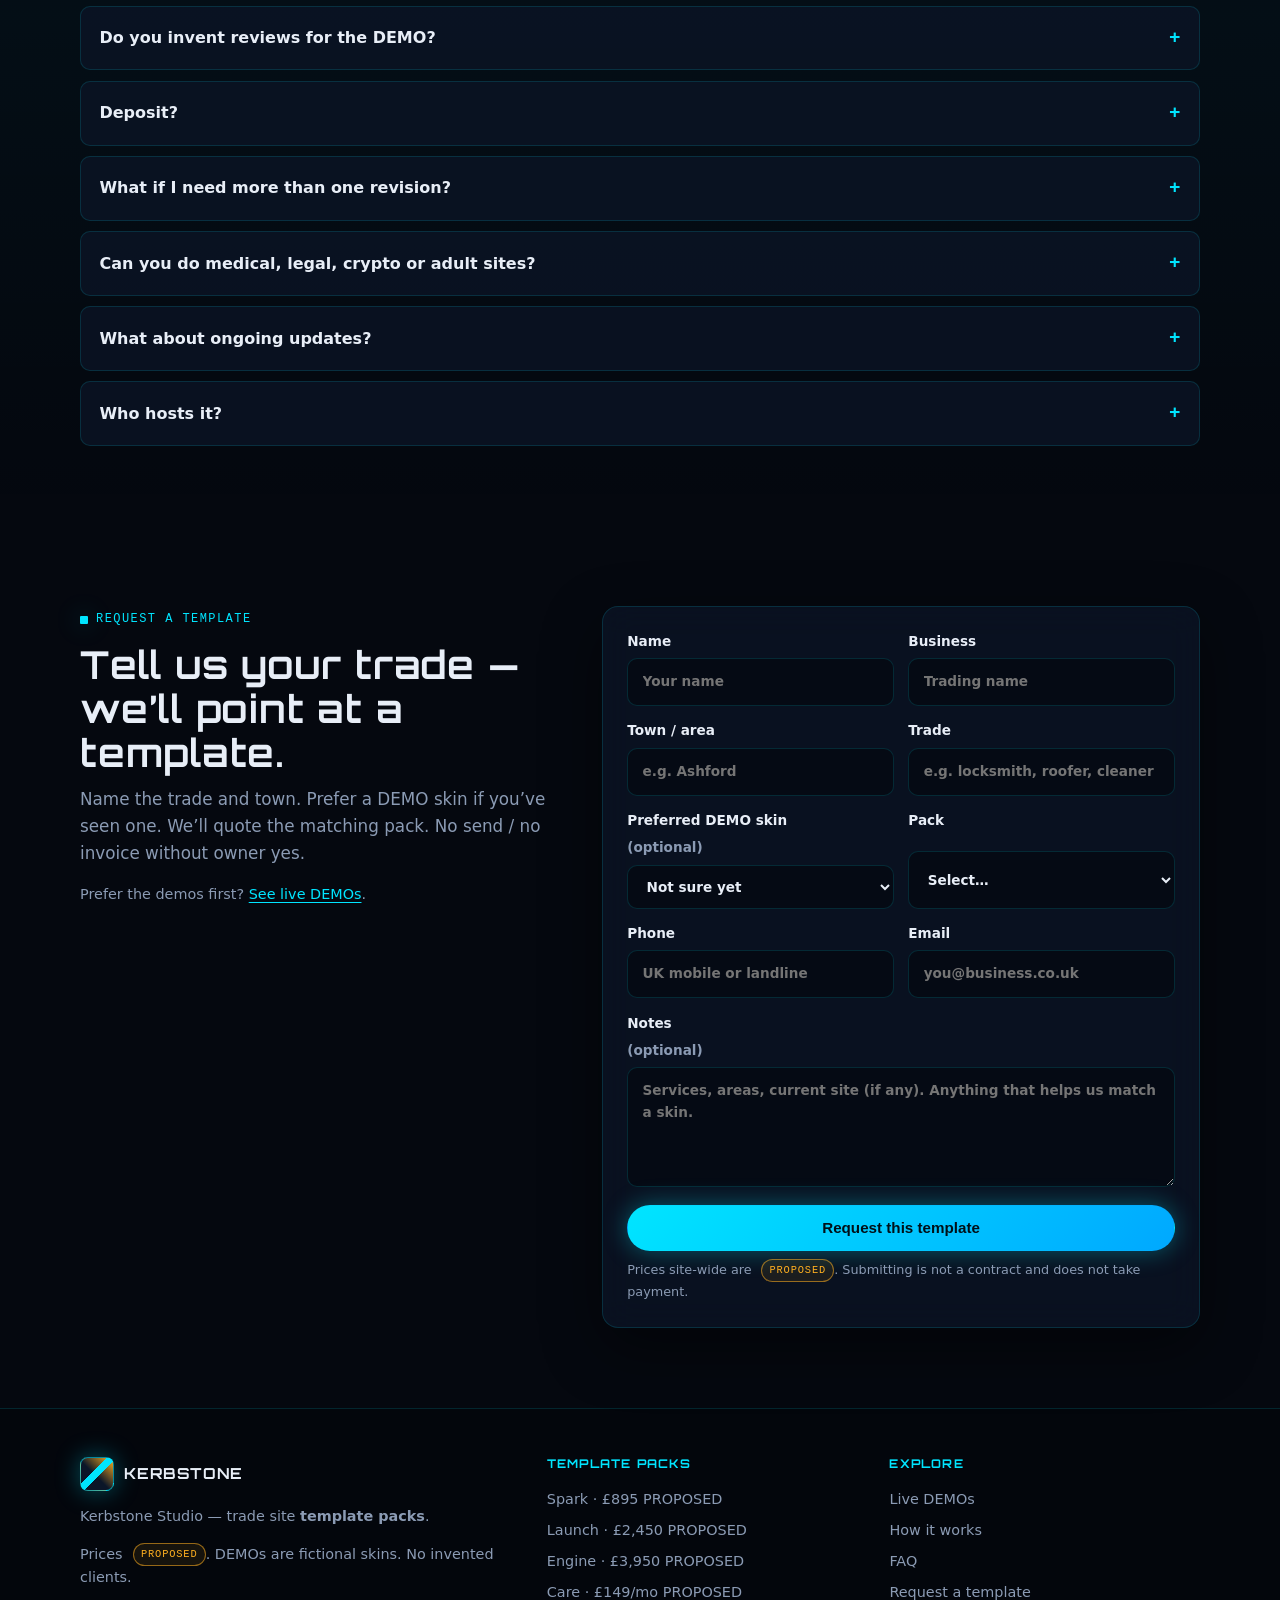
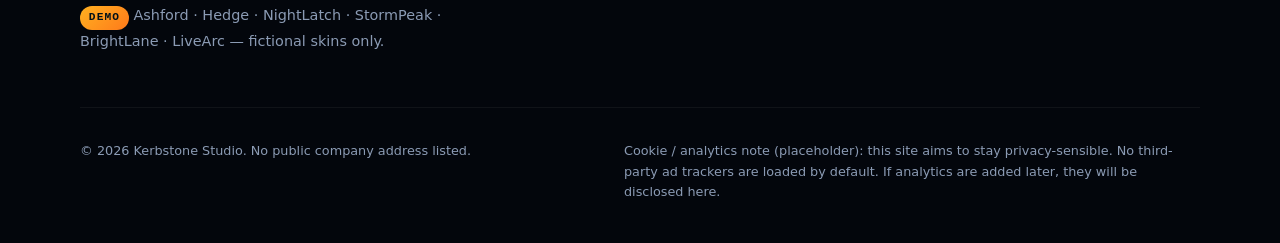
==== commit 528ccdbb: "Add LiveArc Electrical DEMO card to portfolio shelf" ====
--- a/index.html
+++ b/index.html
@@ -394,6 +394,23 @@
               </div>
             </div>
           </article>
+          <article class="glass demo-card reveal">
+            <div class="demo-frame-wrap">
+              <iframe title="LiveArc Electrical demo preview" loading="lazy" src="https://kerbstone-demo-livearc.netlify.app" tabindex="-1"></iframe>
+              <div class="demo-overlay">
+                <span class="demo-badge">DEMO / fictional</span>
+              </div>
+            </div>
+            <div class="demo-body">
+              <h3>LiveArc Electrical</h3>
+              <p>Electrician — charcoal/amber + cyan arc, emergency CTA, consumer-unit SVG. Premium Spark DEMO.</p>
+              <div class="demo-actions">
+                <a class="btn btn-primary" href="https://kerbstone-demo-livearc.netlify.app" target="_blank" rel="noopener noreferrer">Open live DEMO</a>
+                <a class="btn btn-ghost" href="#contact" data-pkg="Spark" data-skin="LiveArc Electrical">Use this template</a>
+              </div>
+            </div>
+          </article>
+
         </div>
       </div>
     </section>
@@ -622,6 +639,7 @@
                     <option>NightLatch (locksmith night-glow)</option>
                     <option>StormPeak (roofer storm-proof)</option>
                     <option>BrightLane (cleaner crisp-white)</option>
+                    <option>LiveArc Electrical (electrician)</option>
                     <option>Nearest match — you decide</option>
                   </select>
                 </label>
@@ -670,7 +688,7 @@
           </a>
           <p>Kerbstone Studio — trade site <strong>template packs</strong>.</p>
           <p>Prices <span class="proposed">PROPOSED</span>. DEMOs are fictional skins. No invented clients.</p>
-          <p><span class="demo-badge">DEMO</span> Ashford · Hedge · NightLatch · StormPeak · BrightLane — fictional skins only.</p>
+          <p><span class="demo-badge">DEMO</span> Ashford · Hedge · NightLatch · StormPeak · BrightLane · LiveArc — fictional skins only.</p>
         </div>
         <div class="footer-col">
           <h4>Template packs</h4>
